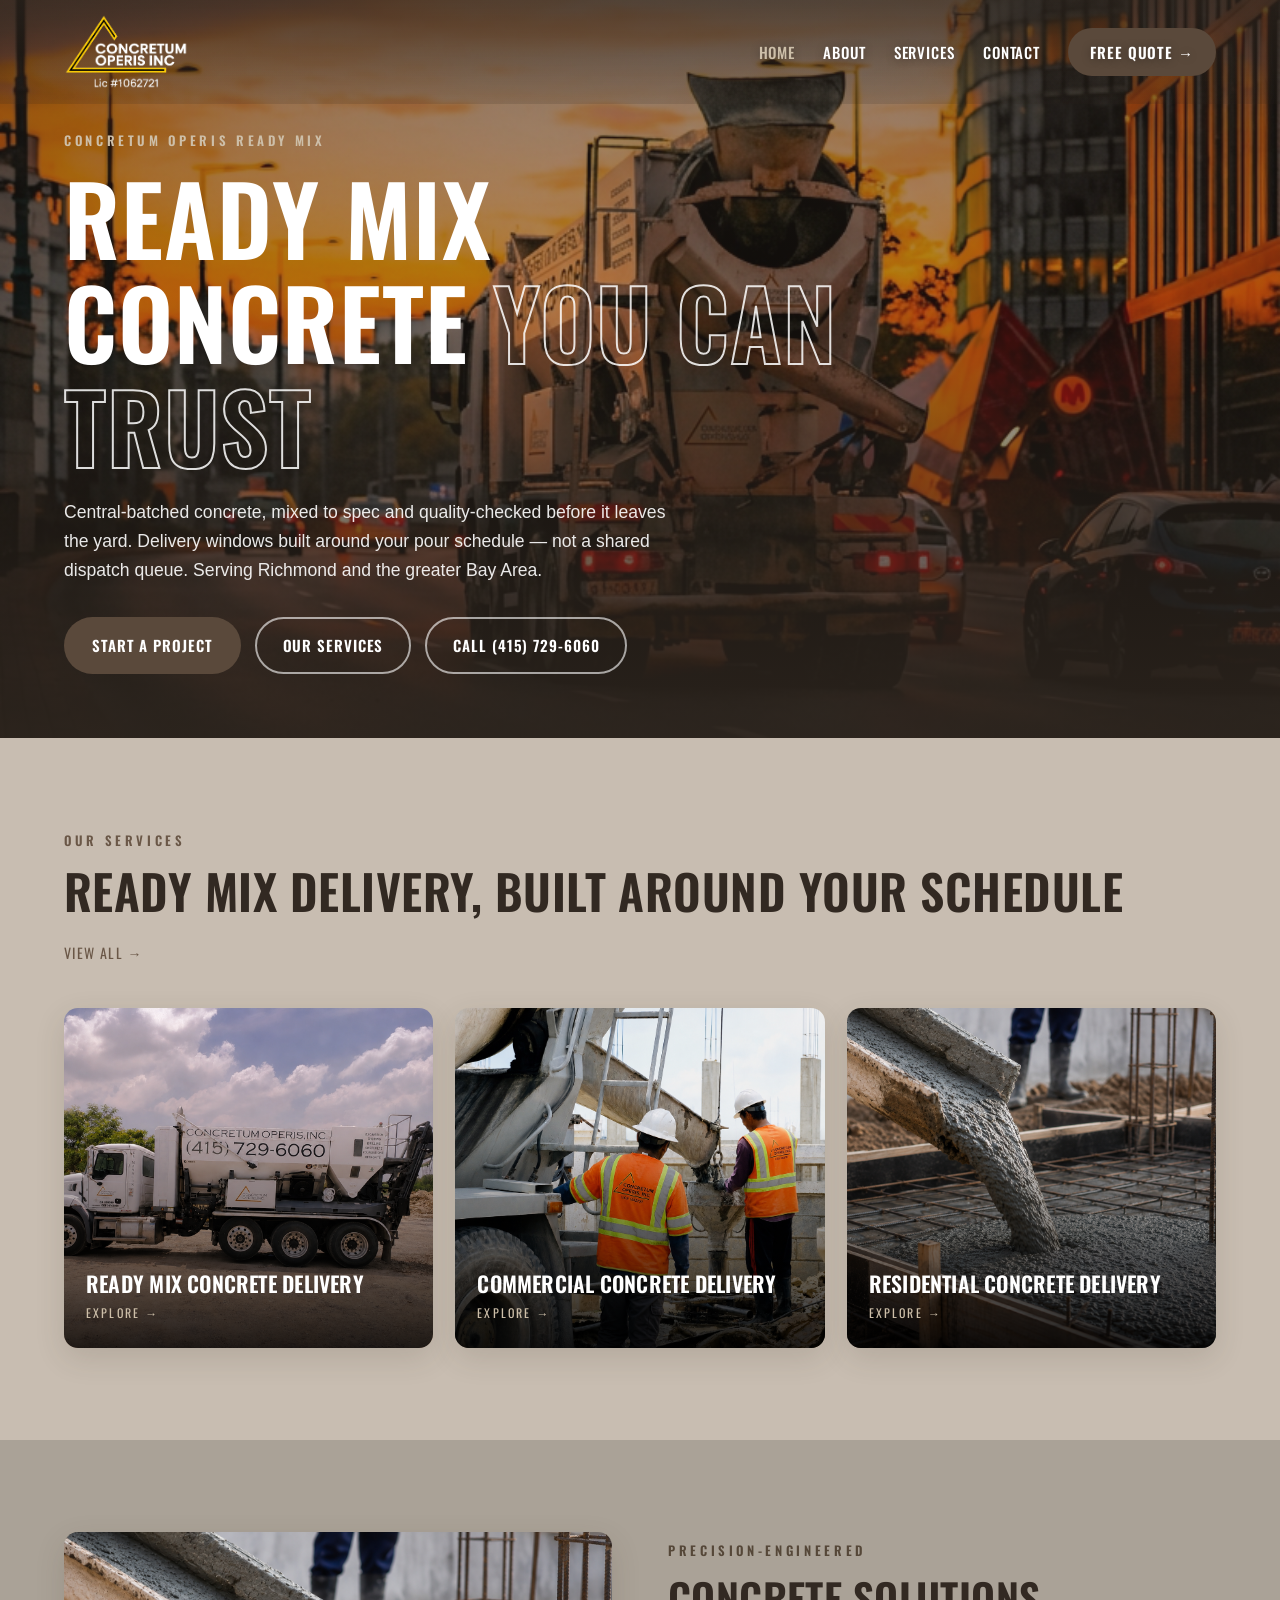
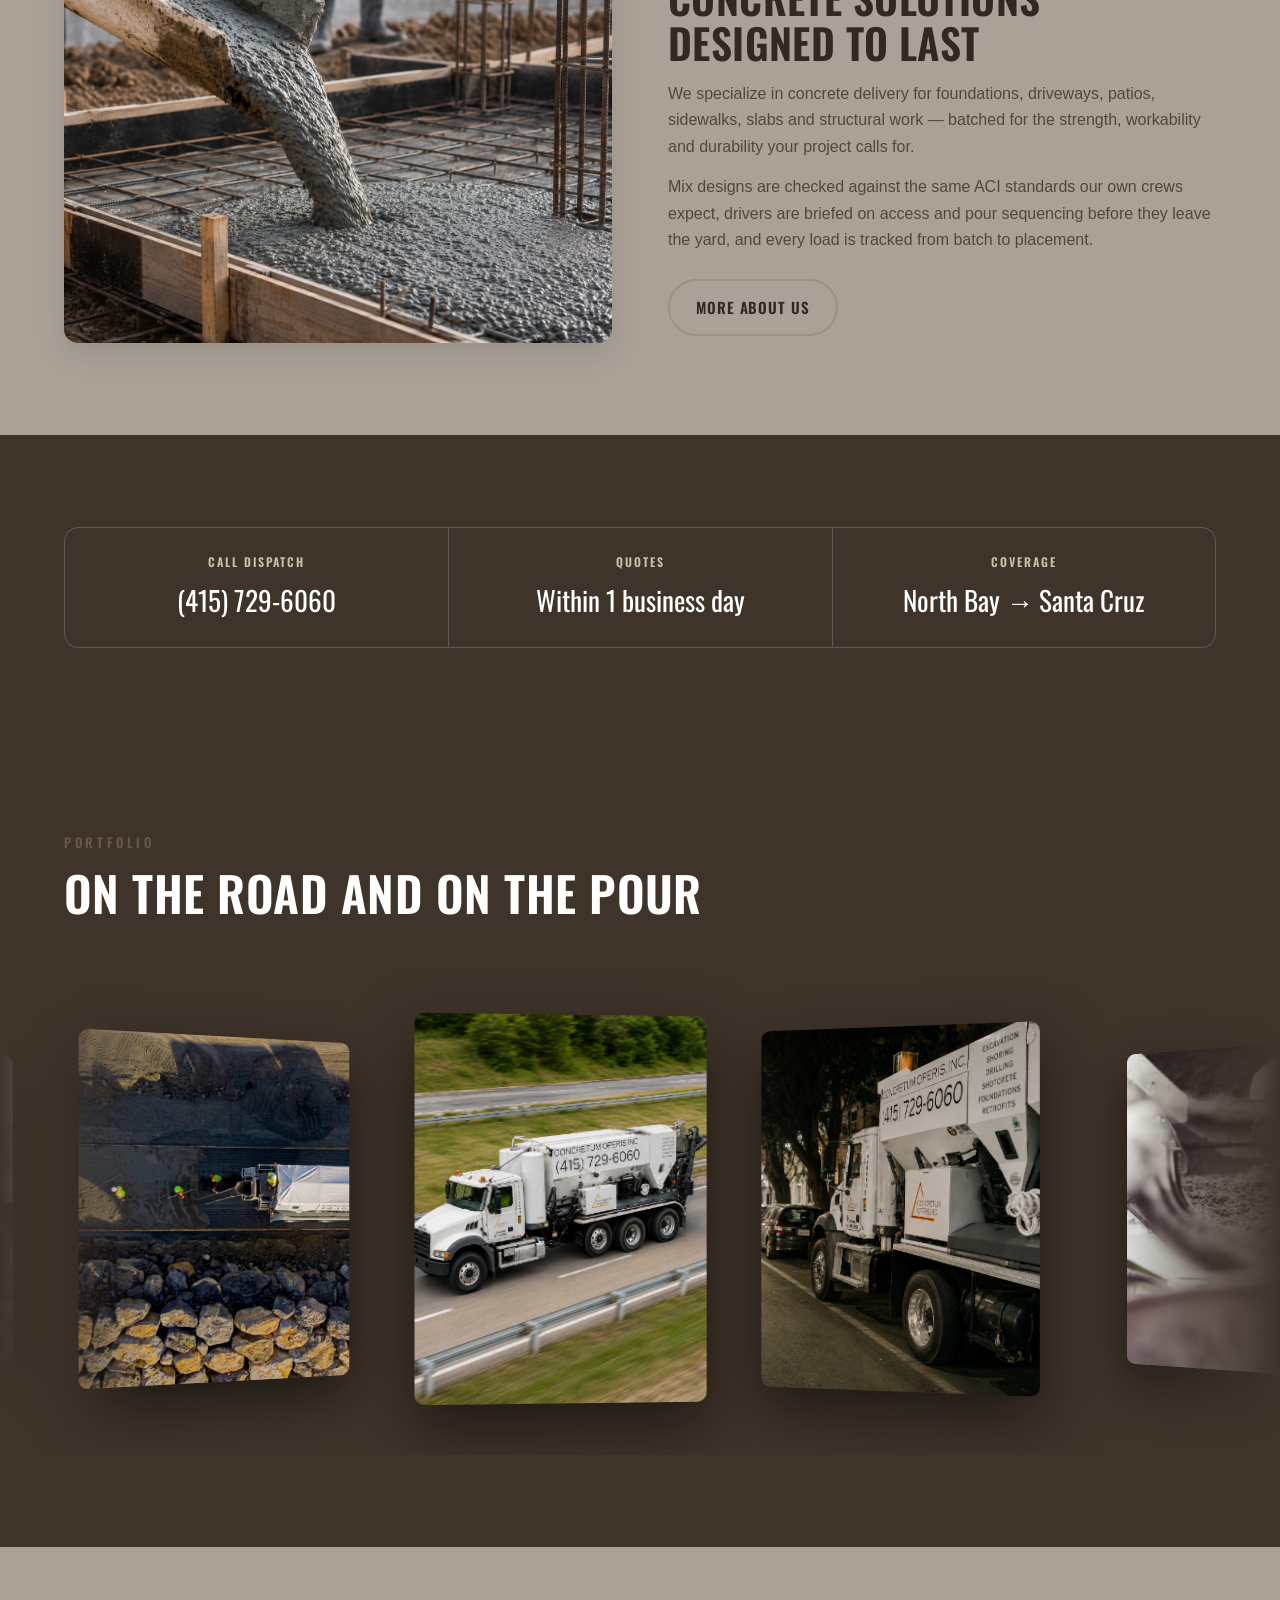
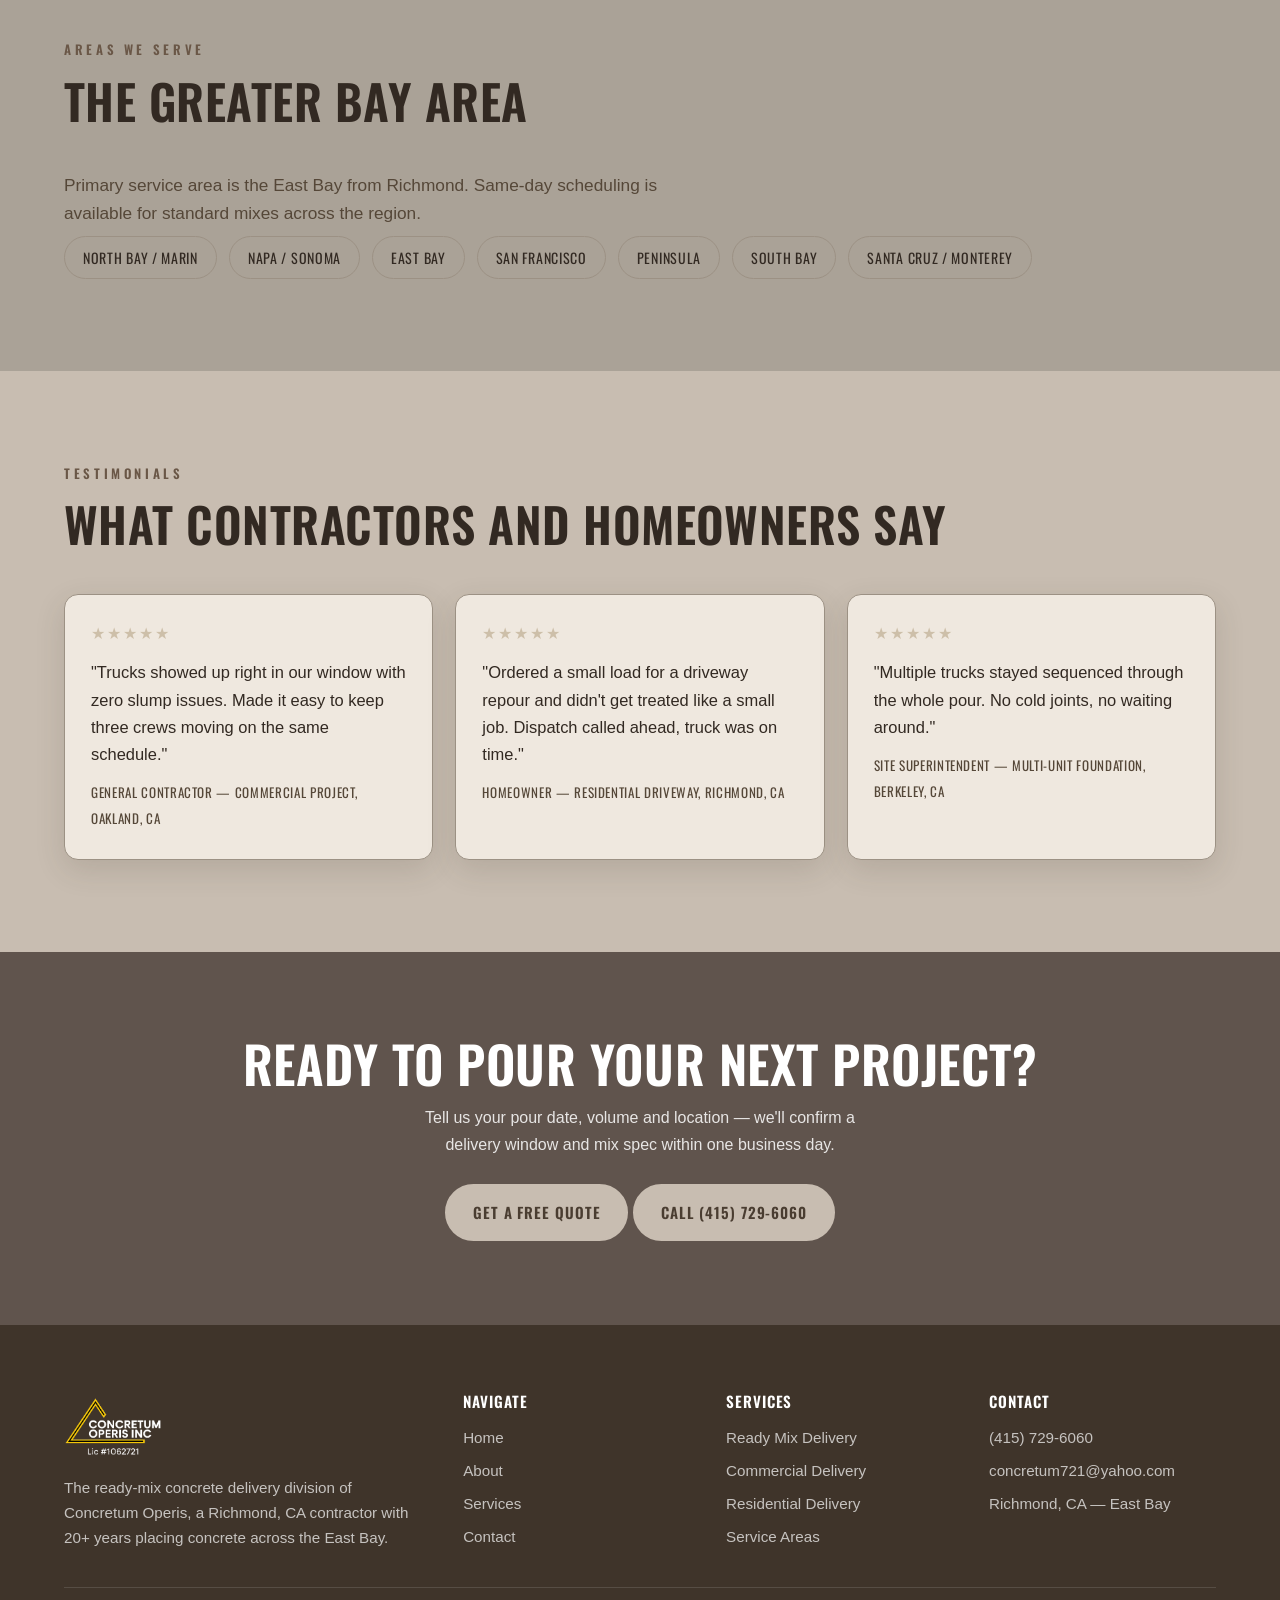
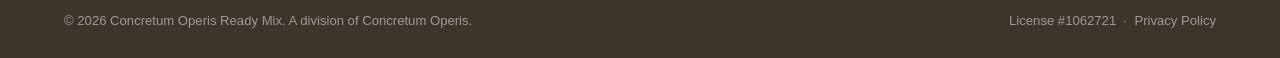
==== public/index.html @ 0927640f "seo: metadatos, datos estructurados, sitemap, robots y mejoras tecnicas - canonical + Open Graph + T" ====
<!DOCTYPE html>
<html lang="en">
<head>
  <meta charset="UTF-8" />
  <meta name="viewport" content="width=device-width, initial-scale=1" />
  <title>Concretum Operis Ready Mix | Ready Mix Concrete Delivery — Richmond &amp; the East Bay</title>
  <meta name="description" content="Central-batched ready mix concrete delivered on schedule across the greater Bay Area. Residential, commercial and structural pours. Free quotes within one business day." />
  <link rel="canonical" href="https://rosangellinares.github.io/nuevo-sitio/" />
  <meta name="robots" content="index, follow, max-image-preview:large" />
  <meta name="theme-color" content="#3f342a" />
  <link rel="icon" type="image/svg+xml" href="assets/favicon.svg" />
  <meta property="og:type" content="website" />
  <meta property="og:site_name" content="Concretum Operis Ready Mix" />
  <meta property="og:locale" content="en_US" />
  <meta property="og:title" content="Concretum Operis Ready Mix | Ready Mix Concrete Delivery — Richmond &amp; the East Bay" />
  <meta property="og:description" content="Central-batched ready mix concrete delivered on schedule across the greater Bay Area. Residential, commercial and structural pours. Free quotes within one business day." />
  <meta property="og:url" content="https://rosangellinares.github.io/nuevo-sitio/" />
  <meta property="og:image" content="https://rosangellinares.github.io/nuevo-sitio/assets/hero-sunset.png" />
  <meta name="twitter:card" content="summary_large_image" />
  <meta name="twitter:title" content="Concretum Operis Ready Mix — Ready Mix Concrete Delivery" />
  <meta name="twitter:description" content="Central-batched ready mix concrete delivered on schedule across the greater Bay Area. Free quotes within one business day." />
  <meta name="twitter:image" content="https://rosangellinares.github.io/nuevo-sitio/assets/hero-sunset.png" />
  <link rel="preconnect" href="https://fonts.googleapis.com" />
  <link rel="preconnect" href="https://fonts.gstatic.com" crossorigin />
  <link href="https://fonts.googleapis.com/css2?family=Oswald:wght@400;500;600;700&display=swap" rel="stylesheet" />
  <link rel="stylesheet" href="styles.css?v=38" />
  <script type="application/ld+json">
  {"@context":"https://schema.org","@graph":[
    {"@type":"GeneralContractor","@id":"https://rosangellinares.github.io/nuevo-sitio/#business","name":"Concretum Operis Ready Mix","description":"Ready-mix concrete supply and delivery division of Concretum Operis, serving Richmond and the greater San Francisco Bay Area.","url":"https://rosangellinares.github.io/nuevo-sitio/","logo":"https://rosangellinares.github.io/nuevo-sitio/assets/logo-concretum.png","image":"https://rosangellinares.github.io/nuevo-sitio/assets/hero-sunset.png","telephone":"+1-415-729-6060","email":"concretum721@yahoo.com","slogan":"Ready mix concrete you can trust","parentOrganization":{"@type":"Organization","name":"Concretum Operis"},"address":{"@type":"PostalAddress","addressLocality":"Richmond","addressRegion":"CA","addressCountry":"US"},"areaServed":[{"@type":"AdministrativeArea","name":"San Francisco Bay Area"},{"@type":"AdministrativeArea","name":"East Bay"},{"@type":"AdministrativeArea","name":"North Bay"},{"@type":"AdministrativeArea","name":"San Francisco"},{"@type":"AdministrativeArea","name":"Peninsula"},{"@type":"AdministrativeArea","name":"South Bay"},{"@type":"AdministrativeArea","name":"Santa Cruz County"}],"openingHoursSpecification":[{"@type":"OpeningHoursSpecification","dayOfWeek":["Monday","Tuesday","Wednesday","Thursday","Friday","Saturday"],"opens":"05:30","closes":"22:00"},{"@type":"OpeningHoursSpecification","dayOfWeek":"Sunday","opens":"09:00","closes":"18:00"}],"identifier":{"@type":"PropertyValue","propertyID":"California Contractor License","value":"1062721"},"knowsAbout":["Ready mix concrete","Concrete delivery","Volumetric concrete mixing","Commercial concrete pours","Residential concrete"]},
    {"@type":"WebSite","@id":"https://rosangellinares.github.io/nuevo-sitio/#website","url":"https://rosangellinares.github.io/nuevo-sitio/","name":"Concretum Operis Ready Mix","inLanguage":"en-US","publisher":{"@id":"https://rosangellinares.github.io/nuevo-sitio/#business"}},
    {"@type":"WebPage","@id":"https://rosangellinares.github.io/nuevo-sitio/#webpage","url":"https://rosangellinares.github.io/nuevo-sitio/","name":"Concretum Operis Ready Mix | Ready Mix Concrete Delivery — Richmond & the East Bay","description":"Central-batched ready mix concrete delivered on schedule across the greater Bay Area. Residential, commercial and structural pours. Free quotes within one business day.","isPartOf":{"@id":"https://rosangellinares.github.io/nuevo-sitio/#website"},"about":{"@id":"https://rosangellinares.github.io/nuevo-sitio/#business"},"inLanguage":"en-US"}
  ]}
  </script>
</head>
<body>
  <header class="site-header">
    <div class="wrap">
      <a href="index.html" class="brand">
        <img class="l-dark" src="assets/logo-concretum.png" alt="Concretum Operis Ready Mix — Lic #1062721" />
        <img class="l-light" src="assets/logo-concretum-light.png" alt="Concretum Operis Ready Mix — Lic #1062721" />
      </a>
      <button class="nav-toggle" aria-label="Abrir menu" aria-expanded="false" aria-controls="site-nav">
        <span></span><span></span><span></span>
      </button>
      <nav class="nav" id="site-nav">
        <a href="index.html" aria-current="page">Home</a>
        <a href="about.html">About</a>
        <a href="services.html">Services</a>
        <a href="contact.html">Contact</a>
        <a href="https://wa.me/14157296060" class="btn-quote" target="_blank" rel="noopener">Free Quote &rarr;</a>
      </nav>
    </div>
  </header>

  <main>
    <section class="hero" style="background-image: linear-gradient(180deg, rgba(45,37,30,0.55) 0%, rgba(45,37,30,0.35) 40%, rgba(45,37,30,0.92) 100%), url('assets/hero-sunset.png');">
      <div class="wrap">
        <p class="eyebrow">Concretum Operis Ready Mix</p>
        <h1>Ready Mix Concrete <span class="outline">You Can Trust</span></h1>
        <p class="lead">Central-batched concrete, mixed to spec and quality-checked before it leaves
          the yard. Delivery windows built around your pour schedule &mdash; not a shared dispatch queue.
          Serving Richmond and the greater Bay Area.</p>
        <div class="pills">
          <a href="mailto:concretum721@yahoo.com?subject=Solicitud%20de%20cotizacion" class="btn btn-amber">Start a Project</a>
          <a href="services.html" class="btn btn-outline">Our Services</a>
          <a href="tel:+14157296060" class="btn btn-outline">Call (415) 729-6060</a>
        </div>
      </div>
    </section>

    <section class="section">
      <div class="wrap">
        <div class="section-head">
          <div>
            <p class="eyebrow">Our Services</p>
            <h2>Ready mix delivery, built around your schedule</h2>
          </div>
          <a href="services.html" class="link">View all &rarr;</a>
        </div>
        <div class="svc-grid">
          <a href="service-ready-mix.html" class="svc-card">
            <img loading="lazy" decoding="async" src="assets/truck-side.png" alt="Concretum Operis volumetric mixer truck" />
            <div class="txt"><h3>Ready Mix Concrete Delivery</h3><span class="go">Explore &rarr;</span></div>
          </a>
          <a href="service-commercial.html" class="svc-card">
            <img loading="lazy" decoding="async" src="assets/workers-pour.png" alt="Concretum Operis crew pouring concrete on a commercial site" />
            <div class="txt"><h3>Commercial Concrete Delivery</h3><span class="go">Explore &rarr;</span></div>
          </a>
          <a href="service-residential.html" class="svc-card">
            <img loading="lazy" decoding="async" src="assets/slab-pour.png" alt="Concrete poured into a rebar-tied residential slab form" />
            <div class="txt"><h3>Residential Concrete Delivery</h3><span class="go">Explore &rarr;</span></div>
          </a>
        </div>
      </div>
    </section>

    <section class="section panel">
      <div class="wrap">
        <div class="feature">
          <div class="media"><img loading="lazy" decoding="async" src="assets/slab-pour.png" alt="Concrete placement on a reinforced slab" /></div>
          <div>
            <p class="eyebrow">Precision-Engineered</p>
            <h2>Concrete solutions designed to last</h2>
            <p>We specialize in concrete delivery for foundations, driveways, patios, sidewalks,
              slabs and structural work &mdash; batched for the strength, workability and durability
              your project calls for.</p>
            <p>Mix designs are checked against the same ACI standards our own crews expect, drivers
              are briefed on access and pour sequencing before they leave the yard, and every load is
              tracked from batch to placement.</p>
            <a href="about.html" class="btn btn-outline-dark">More About Us</a>
          </div>
        </div>
      </div>
    </section>

    <section class="section dark">
      <div class="wrap">
        <div class="callband">
          <div class="cell"><div class="k">Call Dispatch</div><div class="v"><a href="tel:+14157296060">(415) 729-6060</a></div></div>
          <div class="cell"><div class="k">Quotes</div><div class="v">Within 1 business day</div></div>
          <div class="cell"><div class="k">Coverage</div><div class="v">North Bay &rarr; Santa Cruz</div></div>
        </div>
      </div>
    </section>

    <section class="section dark">
      <div class="wrap">
        <div class="section-head">
          <div>
            <p class="eyebrow">Portfolio</p>
            <h2>On the road and on the pour</h2>
          </div>
        </div>
      </div>
      <div class="coverflow">
        <div class="cf-track">
          <div class="cf-item"><img loading="lazy" decoding="async" src="assets/workers-pour.png" alt="Crew placing concrete beside a Concretum Operis mixer" /></div>
          <div class="cf-item"><img loading="lazy" decoding="async" src="assets/truck-aerial.png" alt="Aerial view of a Concretum Operis mixer truck on a rural road" /></div>
          <div class="cf-item"><img loading="lazy" decoding="async" src="assets/truck-yard.png" alt="Concretum Operis mixer truck parked at the yard" /></div>
          <div class="cf-item"><img loading="lazy" decoding="async" src="assets/road-pour.png" alt="Aerial view of a roadway concrete pour" /></div>
          <div class="cf-item"><img loading="lazy" decoding="async" src="assets/truck-highway.png" alt="Concretum Operis mixer truck on the highway" /></div>
          <div class="cf-item"><img loading="lazy" decoding="async" src="assets/truck-night.png" alt="Concretum Operis mixer truck on a city street at night" /></div>
          <div class="cf-item"><img loading="lazy" decoding="async" src="assets/mixer-chute.jpg" alt="Close-up of a mixer drum discharging concrete" /></div>
          <div class="cf-item"><img loading="lazy" decoding="async" src="assets/truck-depot.png" alt="Mixer truck under the depot canopy" /></div>
          <div class="cf-item"><img loading="lazy" decoding="async" src="assets/truck-side.png" alt="Side view of a Concretum Operis volumetric mixer" /></div>
        </div>
      </div>
    </section>

    <section class="section panel">
      <div class="wrap">
        <div class="section-head"><div><p class="eyebrow">Areas We Serve</p><h2>The greater Bay Area</h2></div></div>
        <p class="intro">Primary service area is the East Bay from Richmond. Same-day scheduling is
          available for standard mixes across the region.</p>
        <div class="chips">
          <span>North Bay / Marin</span>
          <span>Napa / Sonoma</span>
          <span>East Bay</span>
          <span>San Francisco</span>
          <span>Peninsula</span>
          <span>South Bay</span>
          <span>Santa Cruz / Monterey</span>
        </div>
      </div>
    </section>

    <section class="section">
      <div class="wrap">
        <div class="section-head"><div><p class="eyebrow">Testimonials</p><h2>What contractors and homeowners say</h2></div></div>
        <div class="quotes">
          <figure class="quote">
            <div class="stars">&#9733;&#9733;&#9733;&#9733;&#9733;</div>
            <blockquote>"Trucks showed up right in our window with zero slump issues. Made it easy to keep three crews moving on the same schedule."</blockquote>
            <cite>General Contractor &mdash; Commercial project, Oakland, CA</cite>
          </figure>
          <figure class="quote">
            <div class="stars">&#9733;&#9733;&#9733;&#9733;&#9733;</div>
            <blockquote>"Ordered a small load for a driveway repour and didn't get treated like a small job. Dispatch called ahead, truck was on time."</blockquote>
            <cite>Homeowner &mdash; Residential driveway, Richmond, CA</cite>
          </figure>
          <figure class="quote">
            <div class="stars">&#9733;&#9733;&#9733;&#9733;&#9733;</div>
            <blockquote>"Multiple trucks stayed sequenced through the whole pour. No cold joints, no waiting around."</blockquote>
            <cite>Site Superintendent &mdash; Multi-unit foundation, Berkeley, CA</cite>
          </figure>
        </div>
      </div>
    </section>

    <section class="cta">
      <div class="wrap">
        <h2>Ready to pour your next project?</h2>
        <p>Tell us your pour date, volume and location — we'll confirm a delivery window and mix spec within one business day.</p>
        <div class="pills" style="justify-content:center">
          <a href="mailto:concretum721@yahoo.com?subject=Solicitud%20de%20cotizacion" class="btn btn-dark">Get a Free Quote</a>
          <a href="tel:+14157296060" class="btn btn-dark">Call (415) 729-6060</a>
        </div>
      </div>
    </section>
  </main>

  <footer class="site-footer">
    <div class="wrap">
      <div class="top">
        <div>
          <a href="index.html" class="brand">
            <img class="l-dark" src="assets/logo-concretum.png" alt="Concretum Operis Ready Mix" />
            <img class="l-light" src="assets/logo-concretum-light.png" alt="Concretum Operis Ready Mix" />
          </a>
          <p>The ready-mix concrete delivery division of Concretum Operis, a Richmond, CA contractor with 20+ years placing concrete across the East Bay.</p>
        </div>
        <div>
          <h4>Navigate</h4>
          <a href="index.html">Home</a>
          <a href="about.html">About</a>
          <a href="services.html">Services</a>
          <a href="contact.html">Contact</a>
        </div>
        <div>
          <h4>Services</h4>
          <a href="service-ready-mix.html">Ready Mix Delivery</a>
          <a href="service-commercial.html">Commercial Delivery</a>
          <a href="service-residential.html">Residential Delivery</a>
          <a href="services.html">Service Areas</a>
        </div>
        <div>
          <h4>Contact</h4>
          <a href="tel:+14157296060">(415) 729-6060</a>
          <a href="mailto:concretum721@yahoo.com">concretum721@yahoo.com</a>
          <a href="contact.html">Richmond, CA &mdash; East Bay</a>
        </div>
      </div>
      <div class="legal">
        <span>© 2026 Concretum Operis Ready Mix. A division of Concretum Operis.</span>
        <span>License #1062721 &nbsp;·&nbsp; Privacy Policy</span>
      </div>
    </div>
  </footer>
  <script src="app.js?v=38" defer></script>
</body>
</html>
---- public/styles.css ----
:root {
  /* Palette: Tabacco / Stone / Coffee / Cream / Chai / Walnut */
  --tabacco: #a89982;
  --stone: #aaa297;
  --coffee: #5a493b;
  --cream: #c8bdb1;
  --chai: #968473;
  --walnut: #60544d;
  --grove: #5a493b;         /* alias kept: primary accent = Coffee */

  --bg: #c8bdb1;            /* Cream — page background (alternating sections) */
  --card: #efe8df;          /* lighter cream — cards / inputs */
  --ink: #322922;           /* deep Coffee, near-black */
  --muted: #554738;         /* dark Chai — legible on both Cream and Stone */
  --line: #9c9184;          /* muted divider visible on Cream and Stone */
  --panel: #aaa297;         /* Stone — the alternating section background */
  --charcoal: #3f342a;      /* dark Coffee — dark sections / footer / hero overlay */
  --charcoal-2: #60544d;    /* Walnut */
  --amber: #cdbfa9;         /* light Tabacco — accents on dark backgrounds */
  --amber-dark: #6a5747;    /* deep Coffee/Walnut — accents / links on light backgrounds */
  --amber-grad: #5a493b;    /* solid Coffee — primary button */
  --maxw: 1200px;
  --head: "Oswald", "Arial Narrow", "Helvetica Neue", Arial, sans-serif;
  --sans: "Segoe UI", Roboto, -apple-system, BlinkMacSystemFont, Helvetica, Arial, sans-serif;
  --shadow: 0 10px 30px rgba(60, 48, 38, 0.14);
}

/* Single fixed palette — the Cream / Stone look shows the same in light and dark OS themes. */

* { box-sizing: border-box; margin: 0; padding: 0; }
html { scroll-behavior: smooth; }
body {
  background: var(--bg);
  color: var(--ink);
  font-family: var(--sans);
  line-height: 1.65;
  -webkit-font-smoothing: antialiased;
}
img { max-width: 100%; display: block; }
a { color: var(--amber-dark); }
h1, h2, h3, h4 { font-family: var(--head); font-weight: 600; line-height: 1.08; letter-spacing: 0.01em; }

.wrap { max-width: var(--maxw); margin: 0 auto; padding: 0 24px; }
.eyebrow {
  font-family: var(--head);
  font-weight: 600;
  letter-spacing: 0.28em;
  text-transform: uppercase;
  font-size: 13px;
  color: var(--amber-dark);
  margin-bottom: 14px;
}

/* ---------- Header (fixed, overlaid on hero) ---------- */
.site-header {
  position: fixed;
  top: 0;
  left: 0;
  right: 0;
  z-index: 40;
  /* transparent-ish over the hero photo — dark scrim keeps white nav readable */
  background: linear-gradient(180deg, rgba(45,37,30,0.6) 0%, rgba(45,37,30,0.15) 100%);
  transition: background 0.2s ease, border-color 0.2s ease;
}
.site-header .wrap { position: relative; z-index: 1; display: flex; align-items: center; justify-content: space-between; gap: 18px; min-height: 104px; flex-wrap: wrap; transition: min-height 0.2s ease; }
.site-header.scrolled {
  background: var(--card);
  border-bottom: 1px solid var(--line);
}
.site-header.scrolled .wrap { min-height: 76px; }
.site-header.scrolled .brand img { height: 56px; transition: height 0.2s ease; }
.site-header.scrolled .brand .l-light { display: none; }
.site-header.scrolled .brand .l-dark { display: block; }
.site-header.scrolled .nav a { color: #1c150e; text-shadow: none; font-weight: 600; }
.site-header.scrolled .nav a:not(.btn-quote):hover { color: #4a3a26; }
.site-header.scrolled .nav a[aria-current="page"]:not(.btn-quote) { color: #1c150e; text-decoration: underline; text-underline-offset: 6px; text-decoration-color: var(--walnut); }
.brand { display: flex; align-items: center; text-decoration: none; }
.brand img { height: 76px; width: auto; }
/* header sits on a dark photo, so always use the light logo */
.brand .l-dark { display: none; }
.brand .l-light { display: block; }
.nav { display: flex; align-items: center; gap: 28px; flex-wrap: wrap; }
.nav a {
  font-family: var(--head);
  text-transform: uppercase;
  letter-spacing: 0.06em;
  font-size: 15px;
  font-weight: 500;
  color: #fff;
  text-decoration: none;
  text-shadow: 0 1px 8px rgba(0,0,0,0.35);
}
.nav a:not(.btn-quote):hover, .nav a[aria-current="page"]:not(.btn-quote) { color: var(--amber); }
.nav .phone-link { letter-spacing: 0.02em; }
.btn-quote {
  background: var(--grove);
  color: #ffffff !important;
  padding: 12px 22px;
  border-radius: 999px;
  font-weight: 600 !important;
  text-shadow: none;
}
.btn-quote:hover { background: #463a2f; }
@media (max-width: 700px) {
  .site-header .wrap { min-height: 0; padding-top: 16px; padding-bottom: 16px; }
  .nav { gap: 14px; }
}

/* ---------- Mobile nav drawer ---------- */
.nav-toggle { display: none; }
.nav-backdrop { display: none; }

@media (max-width: 820px) {
  .site-header .wrap { flex-wrap: nowrap; }
  .site-header.scrolled .brand img { height: 48px; }

  .nav-toggle {
    display: inline-flex;
    flex-direction: column;
    justify-content: center;
    gap: 5px;
    width: 44px;
    height: 44px;
    padding: 10px;
    background: transparent;
    border: 0;
    cursor: pointer;
    z-index: 60;
  }
  .nav-toggle span {
    display: block;
    width: 100%;
    height: 2px;
    border-radius: 2px;
    background: #fff;
    transition: transform 0.2s ease, opacity 0.2s ease, background 0.2s ease;
  }
  .site-header.scrolled .nav-toggle span { background: #1c150e; }
  .nav-toggle[aria-expanded="true"] span { background: #1c150e; }
  .nav-toggle[aria-expanded="true"] span:nth-child(1) { transform: translateY(7px) rotate(45deg); }
  .nav-toggle[aria-expanded="true"] span:nth-child(2) { opacity: 0; }
  .nav-toggle[aria-expanded="true"] span:nth-child(3) { transform: translateY(-7px) rotate(-45deg); }

  .nav {
    position: fixed;
    top: 0;
    right: 0;
    width: min(82vw, 320px);
    height: 100vh;
    height: 100dvh;
    flex-direction: column;
    align-items: stretch;
    gap: 0;
    padding: 96px 28px 40px;
    background: var(--card);
    box-shadow: -20px 0 60px rgba(0, 0, 0, 0.35);
    transform: translateX(100%);
    transition: transform 0.28s ease;
    overflow-y: auto;
  }
  .nav.open { transform: translateX(0); }
  .nav a {
    color: #1c150e;
    text-shadow: none;
    font-size: 18px;
    font-weight: 600;
    padding: 16px 2px;
    border-bottom: 1px solid var(--line);
  }
  .nav a:not(.btn-quote):hover,
  .nav a[aria-current="page"]:not(.btn-quote) { color: var(--walnut); }
  .nav .btn-quote {
    margin-top: 20px;
    text-align: center;
    border-bottom: 0;
  }

  .nav-backdrop {
    display: block;
    position: fixed;
    inset: 0;
    z-index: 39;
    background: rgba(20, 15, 10, 0.5);
    opacity: 0;
    pointer-events: none;
    transition: opacity 0.28s ease;
  }
  .nav-backdrop.show { opacity: 1; pointer-events: auto; }
  body.nav-open { overflow: hidden; }
}

/* ---------- Buttons ---------- */
.btn {
  display: inline-flex;
  align-items: center;
  gap: 8px;
  font-family: var(--head);
  text-transform: uppercase;
  letter-spacing: 0.06em;
  font-weight: 600;
  font-size: 15px;
  padding: 14px 26px;
  border-radius: 999px;
  border: 2px solid transparent;
  text-decoration: none;
  cursor: pointer;
  transition: background 0.15s, color 0.15s, border-color 0.15s;
}
.btn-amber { background: var(--grove); color: #ffffff; }
.btn-amber:hover { background: #463a2f; }
.btn-dark { background: var(--charcoal); color: #fff; }
.btn-dark:hover { background: #000; }
.btn-outline { border-color: rgba(255,255,255,0.6); color: #fff; }
.btn-outline:hover { background: rgba(255,255,255,0.14); }
.btn-outline-dark { border-color: var(--line); color: var(--ink); }
.btn-outline-dark:hover { background: var(--panel); }

/* ---------- Hero ---------- */
.hero {
  position: relative;
  min-height: clamp(560px, 82vh, 820px);
  display: flex;
  align-items: flex-end;
  color: #fff;
  background:
    linear-gradient(180deg, rgba(45,37,30,0.55) 0%, rgba(45,37,30,0.35) 40%, rgba(45,37,30,0.92) 100%),
    #3f342a center / cover no-repeat;
  padding: 90px 0 64px;
}
.hero.hero-sm { min-height: clamp(380px, 48vh, 480px); padding-top: 140px; }
.hero .wrap { width: 100%; }
.hero .eyebrow { color: var(--amber); }
.hero h1 {
  font-size: clamp(2.6rem, 7.5vw, 6rem);
  text-transform: uppercase;
  max-width: 16ch;
}
.hero h1 .outline {
  color: transparent;
  -webkit-text-stroke: 2px rgba(255,255,255,0.85);
}
.hero p.lead {
  margin-top: 22px;
  max-width: 62ch;
  font-size: 1.1rem;
  color: rgba(255,255,255,0.9);
}
.hero .pills { display: flex; flex-wrap: wrap; gap: 14px; margin-top: 32px; }
.hero-back {
  display: inline-flex;
  align-items: center;
  gap: 8px;
  margin-top: 22px;
  font-family: var(--head);
  text-transform: uppercase;
  letter-spacing: 0.1em;
  font-size: 12px;
  color: rgba(255, 255, 255, 0.7);
  text-decoration: none;
}
.hero-back:hover { color: #fff; }

/* ---------- Section base ---------- */
.section { padding: 92px 0; }
.section.dark { background: var(--charcoal); color: #fff; }
.section.panel { background: var(--panel); }
.section-head { display: flex; align-items: flex-end; justify-content: space-between; gap: 24px; margin-bottom: 44px; flex-wrap: wrap; }
.section-head h2 { font-size: clamp(1.9rem, 4vw, 3rem); text-transform: uppercase; }
.section-head .link {
  font-family: var(--head); text-transform: uppercase; letter-spacing: 0.1em; font-size: 14px;
  color: var(--amber-dark); text-decoration: none; white-space: nowrap;
}
.section-head .link:hover { text-decoration: underline; }
.section > .wrap > .intro { max-width: 68ch; color: var(--muted); font-size: 1.08rem; }
.section.dark .intro { color: rgba(255,255,255,0.78); }

/* ---------- Service cards ---------- */
.svc-grid { display: grid; grid-template-columns: repeat(auto-fit, minmax(240px, 1fr)); gap: 22px; }
.svc-card {
  position: relative;
  border-radius: 14px;
  overflow: hidden;
  min-height: 340px;
  display: flex;
  align-items: flex-end;
  color: #fff;
  text-decoration: none;
  box-shadow: var(--shadow);
}
.svc-card img { position: absolute; inset: 0; width: 100%; height: 100%; object-fit: cover; z-index: 0; transition: transform 0.4s; }
.svc-card::after { content: ""; position: absolute; inset: 0; background: linear-gradient(180deg, rgba(0,0,0,0) 35%, rgba(0,0,0,0.85) 100%); z-index: 1; }
.svc-card:hover img { transform: scale(1.06); }
.svc-card .txt { position: relative; z-index: 2; padding: 22px; }
.svc-card h3 { font-size: 1.35rem; text-transform: uppercase; }
.svc-card .go { font-family: var(--head); font-size: 12px; letter-spacing: 0.18em; color: var(--amber); text-transform: uppercase; margin-top: 8px; display: inline-block; }
@media (max-width: 980px) { .svc-grid { grid-template-columns: repeat(2, 1fr); } }
@media (max-width: 560px) { .svc-grid { grid-template-columns: 1fr; } }

/* ---------- Feature split ---------- */
.feature { display: grid; grid-template-columns: 1fr 1fr; gap: 56px; align-items: center; }
.feature.flip .media { order: 2; }
.feature .media { border-radius: 14px; overflow: hidden; box-shadow: var(--shadow); aspect-ratio: 4/3; }
.feature .media img { width: 100%; height: 100%; object-fit: cover; }
.feature h2 { font-size: clamp(1.7rem, 3.4vw, 2.6rem); text-transform: uppercase; margin-bottom: 16px; }
.feature p { color: var(--muted); margin-bottom: 14px; }
.section.dark .feature p { color: rgba(255,255,255,0.78); }
.feature .btn { margin-top: 12px; }
@media (max-width: 860px) { .feature, .feature.flip { grid-template-columns: 1fr; gap: 28px; } .feature.flip .media { order: 0; } }

/* Centered section header variant */
.section.center .section-head { justify-content: center; text-align: center; }
.section.center .section-head > div { max-width: 640px; }

/* Checklist inside a feature block */
.checklist { list-style: none; margin: 20px 0 28px; padding: 0; }
.checklist li { position: relative; padding-left: 34px; margin-bottom: 12px; color: var(--muted); }
.checklist li::before {
  content: "\2713";
  position: absolute; left: 0; top: 2px;
  width: 22px; height: 22px; border-radius: 999px;
  background: var(--grove); color: #fff;
  display: flex; align-items: center; justify-content: center;
  font-size: 13px; font-weight: 700;
}

/* How it works — numbered steps */
.steps { display: grid; grid-template-columns: repeat(3, 1fr); gap: 22px; text-align: left; }
.step { background: var(--card); border: 1px solid var(--line); border-radius: 14px; padding: 28px; box-shadow: var(--shadow); }
.step .n {
  display: inline-flex; align-items: center; justify-content: center;
  width: 42px; height: 42px; border-radius: 999px;
  background: var(--charcoal); color: #fff;
  font-family: var(--head); font-weight: 600; font-size: 1rem; margin-bottom: 16px;
}
.step h3 { font-size: 1.15rem; text-transform: uppercase; margin-bottom: 8px; }
.step p { color: var(--muted); }
@media (max-width: 780px) { .steps { grid-template-columns: 1fr; } }

/* FAQ accordion */
.faq { max-width: 760px; margin: 0 auto; text-align: left; }
.faq details { background: var(--card); border: 1px solid var(--line); border-radius: 12px; margin-bottom: 14px; padding: 2px 24px; }
.faq summary {
  list-style: none; cursor: pointer; padding: 20px 0;
  font-family: var(--head); font-weight: 600; font-size: 1.05rem;
  text-transform: uppercase; letter-spacing: 0.02em;
  display: flex; justify-content: space-between; gap: 18px;
}
.faq summary::-webkit-details-marker { display: none; }
.faq summary::after { content: "+"; color: var(--grove); font-size: 1.3rem; line-height: 1; }
.faq details[open] summary::after { content: "\2013"; }
.faq details > p { color: var(--muted); margin: 0; padding: 0 0 22px; }

/* Text-only service list */
.svc-list { margin-top: 40px; }
.svc-item { padding: 40px 0; border-top: 1px solid var(--line); max-width: 860px; }
.svc-item:first-child { border-top: none; padding-top: 12px; }
.svc-item h2 { font-size: clamp(1.5rem, 3vw, 2.1rem); text-transform: uppercase; margin: 6px 0 12px; }
.svc-item p { color: var(--muted); }

/* Service areas grid */
.areas { display: grid; grid-template-columns: repeat(2, 1fr); gap: 34px 44px; margin-top: 36px; }
.area h3 { font-size: 1.1rem; text-transform: uppercase; margin-bottom: 8px; }
.area p { color: var(--muted); }
@media (max-width: 720px) { .areas { grid-template-columns: 1fr; } }

/* ---------- Call band ---------- */
.callband {
  display: grid;
  grid-template-columns: repeat(3, 1fr);
  gap: 0;
  text-align: center;
  border: 1px solid var(--line);
  border-radius: 14px;
  overflow: hidden;
}
.callband .cell { padding: 24px 14px; border-left: 1px solid var(--line); }
.callband .cell:first-child { border-left: 0; }
.section.dark .callband,
.section.dark .callband .cell { border-color: rgba(255, 255, 255, 0.18); }
.callband .k { font-family: var(--head); text-transform: uppercase; letter-spacing: 0.16em; font-size: 12px; font-weight: 600; color: #3f342a; }
.section.dark .callband .k { color: var(--amber); }
.callband .v { font-family: var(--head); font-size: 1.7rem; margin-top: 6px; color: var(--ink); }
.section.dark .callband .v { color: #fff; }
.callband .v a { color: inherit; text-decoration: none; }
/* siempre en fila: en pantallas chicas se achica el texto para que entren las 3 */
@media (max-width: 720px) {
  .callband .cell { padding: 16px 6px; }
  .callband .k { font-size: 10px; letter-spacing: 0.08em; }
  .callband .v { font-size: clamp(0.85rem, 3.4vw, 1.2rem); }
}

/* ---------- Coverage chips ---------- */
.chips { display: flex; flex-wrap: wrap; gap: 12px; margin-top: 8px; }
.chips span {
  border: 1px solid var(--line);
  border-radius: 999px;
  padding: 9px 18px;
  font-family: var(--head);
  text-transform: uppercase;
  letter-spacing: 0.05em;
  font-size: 14px;
}
.section.dark .chips span { border-color: rgba(255,255,255,0.25); }

/* ---------- Gallery ---------- */
/* Coverflow — auto-scrolling 3D image carousel */
.coverflow {
  position: relative;
  overflow: hidden;
  margin-top: 40px;
  padding: 46px 0;
  perspective: 1300px;
  -webkit-mask-image: linear-gradient(90deg, transparent, #000 12%, #000 88%, transparent);
  mask-image: linear-gradient(90deg, transparent, #000 12%, #000 88%, transparent);
}
.cf-track {
  display: flex;
  gap: 30px;
  width: max-content;
  transform-style: preserve-3d;
  will-change: transform;
}
.cf-item {
  flex: 0 0 auto;
  width: 300px;
  height: 400px;
  border-radius: 10px;
  overflow: hidden;
  background: var(--charcoal);
  box-shadow: 0 26px 60px rgba(0, 0, 0, 0.5);
  transform-style: preserve-3d;
  backface-visibility: hidden;
}
.cf-item img { width: 100%; height: 100%; object-fit: cover; display: block; }
@media (max-width: 640px) {
  .cf-item { width: 220px; height: 300px; }
  .cf-track { gap: 20px; }
}
@media (prefers-reduced-motion: reduce) {
  .coverflow { padding: 20px 0; }
  .cf-track { animation: none !important; }
}

/* ---------- Testimonials ---------- */
.quotes { display: grid; grid-template-columns: repeat(3, 1fr); gap: 22px; }
.quote { background: var(--card); border: 1px solid var(--line); border-radius: 14px; padding: 26px; box-shadow: var(--shadow); }
.quote .stars { color: var(--amber); letter-spacing: 2px; }
.quote blockquote { margin: 12px 0; font-size: 1.03rem; }
.quote cite { font-style: normal; font-family: var(--head); text-transform: uppercase; letter-spacing: 0.05em; font-size: 0.82rem; color: var(--muted); }
@media (max-width: 860px) { .quotes { grid-template-columns: 1fr; } }

/* ---------- CTA ---------- */
.cta { background: var(--walnut); color: #fff; text-align: center; padding: 84px 0; }
.cta h2 { font-size: clamp(2rem, 5vw, 3.2rem); text-transform: uppercase; }
.cta p { margin: 14px auto 0; max-width: 54ch; font-weight: 400; color: rgba(255,255,255,0.85); }
.cta .btn { margin-top: 26px; }
.cta .btn-dark { background: var(--cream); border-color: var(--cream); color: #4a3d31; }
.cta .btn-dark:hover { background: #b6a897; border-color: #b6a897; }

/* ---------- Contact ---------- */
.contact-grid { display: grid; grid-template-columns: 1.25fr 1fr; gap: 52px; }
@media (max-width: 860px) { .contact-grid { grid-template-columns: 1fr; gap: 32px; } }
.stepnum { display: inline-flex; align-items: center; gap: 10px; font-family: var(--head); text-transform: uppercase; letter-spacing: 0.08em; color: var(--amber-dark); margin: 26px 0 14px; }
.stepnum b { background: var(--grove); color: #fff; width: 26px; height: 26px; border-radius: 999px; display: inline-flex; align-items: center; justify-content: center; font-size: 14px; }
.field { margin-bottom: 16px; }
.field label { display: block; font-family: var(--head); text-transform: uppercase; letter-spacing: 0.05em; font-size: 13px; margin-bottom: 6px; }
.field input, .field textarea {
  width: 100%; padding: 13px 15px; border: 1px solid var(--line); border-radius: 10px;
  background: var(--card); color: var(--ink); font: inherit;
}
.field input:focus, .field textarea:focus { outline: none; border-color: var(--amber-dark); }
.checks label { display: flex; gap: 10px; align-items: flex-start; margin-bottom: 12px; }
.checks input { margin-top: 5px; }
.infocard { background: var(--panel); border: 1px solid var(--line); border-radius: 14px; padding: 26px; }
.infocard dt { font-family: var(--head); text-transform: uppercase; letter-spacing: 0.06em; font-size: 12px; color: var(--muted); margin-top: 18px; }
.infocard dt:first-child { margin-top: 0; }
.infocard dd { margin-top: 3px; }
.infocard a { text-decoration: none; }

/* ---------- Footer ---------- */
.site-footer { background: var(--charcoal); color: rgba(255,255,255,0.7); padding: 68px 0 26px; }
.site-footer .brand img { height: 60px; }
.site-footer .brand .l-light { display: block; }
.site-footer .brand .l-dark { display: none; }
.site-footer .top { display: grid; grid-template-columns: 1.6fr 1fr 1fr 1fr; gap: 36px; padding-bottom: 34px; border-bottom: 1px solid rgba(255,255,255,0.12); }
.site-footer p { margin-top: 14px; max-width: 42ch; font-size: 0.95rem; }
.site-footer h4 { color: #fff; text-transform: uppercase; letter-spacing: 0.06em; font-size: 0.95rem; margin-bottom: 12px; }
.site-footer a { display: block; color: rgba(255,255,255,0.7); text-decoration: none; padding: 4px 0; font-size: 0.95rem; }
.site-footer a:hover { color: var(--amber); }
.site-footer .pays { display: flex; gap: 10px; flex-wrap: wrap; margin-top: 14px; }
.site-footer .pays span { border: 1px solid rgba(255,255,255,0.22); border-radius: 6px; padding: 5px 10px; font-size: 12px; }
.site-footer .legal { display: flex; justify-content: space-between; flex-wrap: wrap; gap: 10px; padding-top: 22px; font-size: 0.82rem; color: rgba(255,255,255,0.5); }
@media (max-width: 860px) { .site-footer .top { grid-template-columns: 1fr 1fr; } }
@media (max-width: 560px) { .site-footer .top { grid-template-columns: 1fr; } }

/* ---------- Small-screen layout polish (al final: gana sobre las reglas base) ---------- */
@media (max-width: 600px) {
  .wrap { padding: 0 18px; }
  .section { padding: 58px 0; }
  .cta { padding: 60px 0; }
  .section-head { margin-bottom: 30px; }

  .hero { padding: 116px 0 44px; min-height: clamp(440px, 74vh, 540px); }
  .hero.hero-sm { min-height: clamp(280px, 38vh, 360px); padding-top: 110px; }
  /* en el home el logo ya establece la marca — el eyebrow lo repite en movil.
     En las subpaginas (hero-sm) el eyebrow es contexto ("Contact", "About") y se mantiene. */
  .hero:not(.hero-sm) .eyebrow { display: none; }
  .hero h1 { font-size: clamp(1.7rem, 8vw, 2.15rem); line-height: 1.12; max-width: 100%; }
  .hero h1 .outline { -webkit-text-stroke-width: 1px; }
  .hero p.lead {
    font-size: 0.9rem;
    line-height: 1.55;
    margin-top: 14px;
    color: rgba(255, 255, 255, 0.8);
  }
  .hero .pills { gap: 10px; margin-top: 22px; }
  .hero .pills .btn { width: 100%; justify-content: center; padding: 13px 20px; font-size: 14px; }
  /* "Our Services" ya vive en el menu — fuera del hero en movil */
  .hero .pills a[href="services.html"] { display: none; }

  .cta .pills .btn { width: 100%; justify-content: center; }
  .section-head .link { font-size: 13px; }
  .feature { gap: 24px; }
  .coverflow { padding: 30px 0; }
}
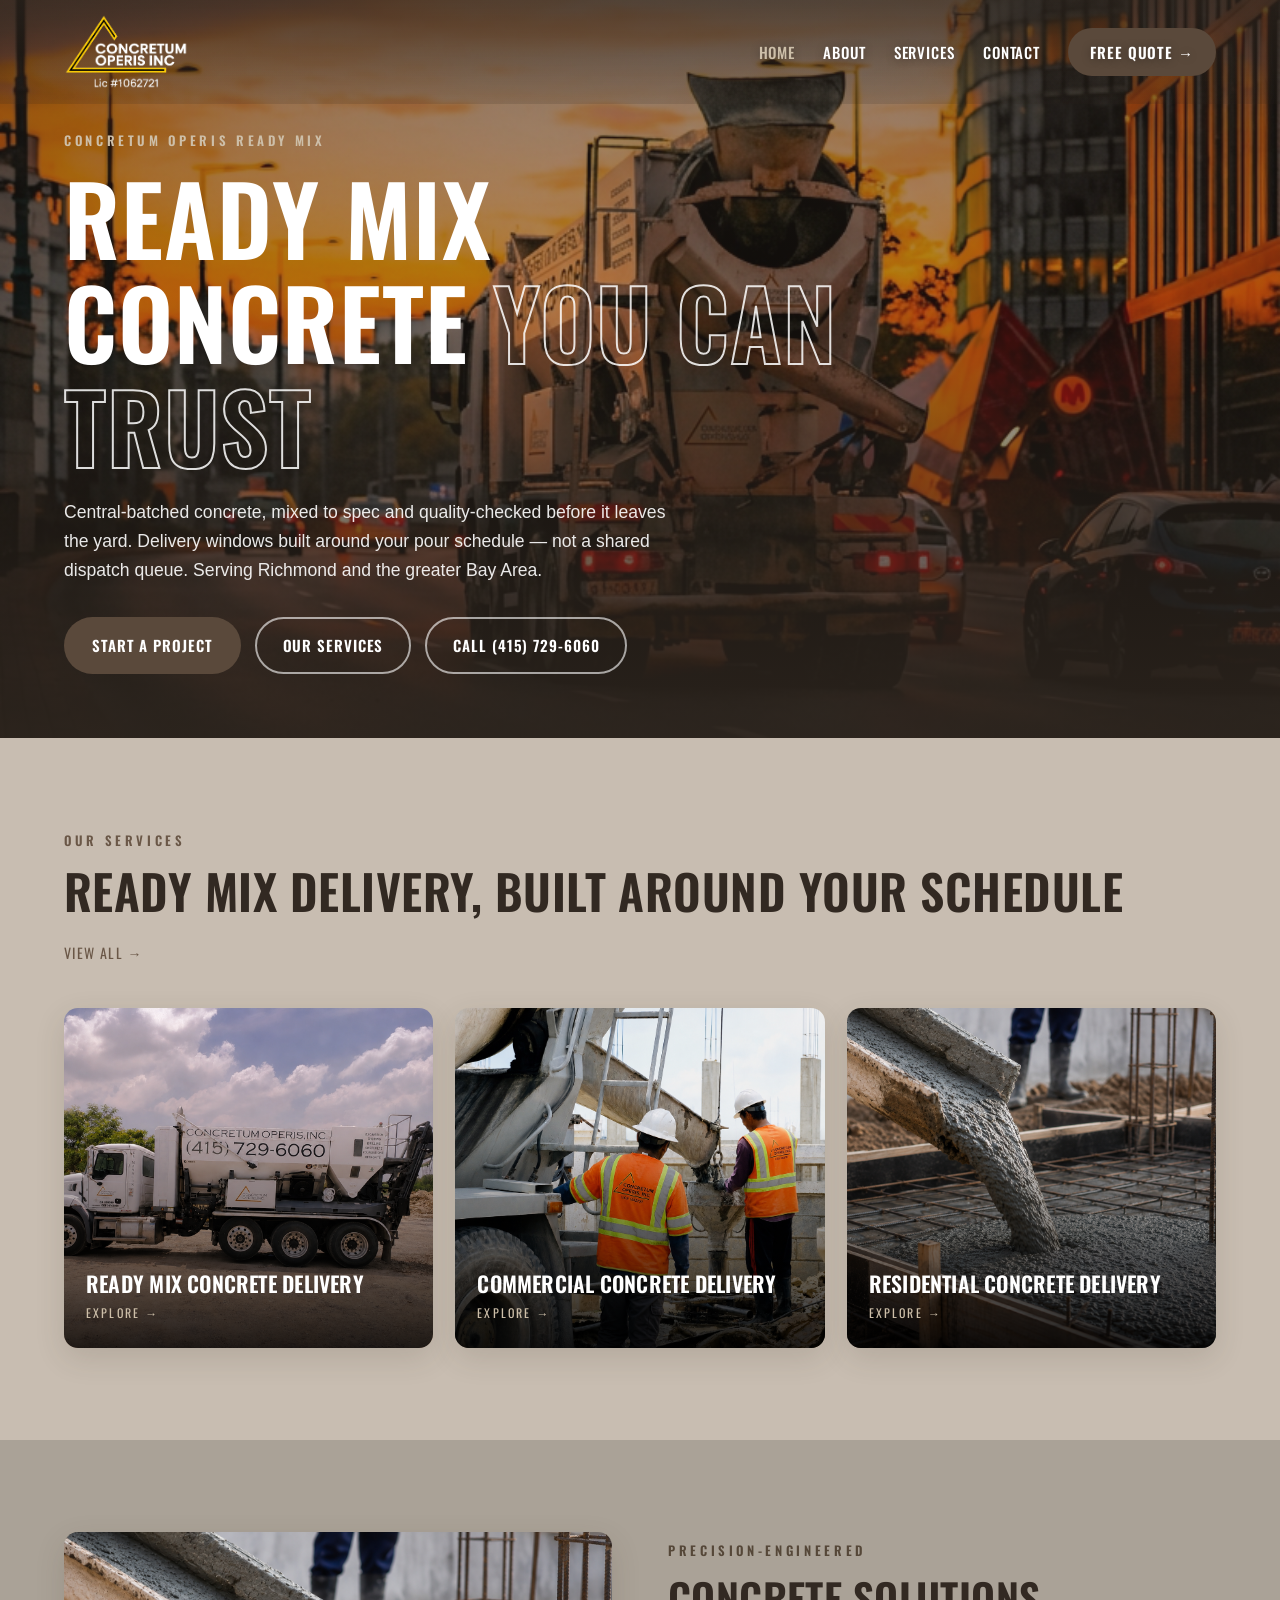
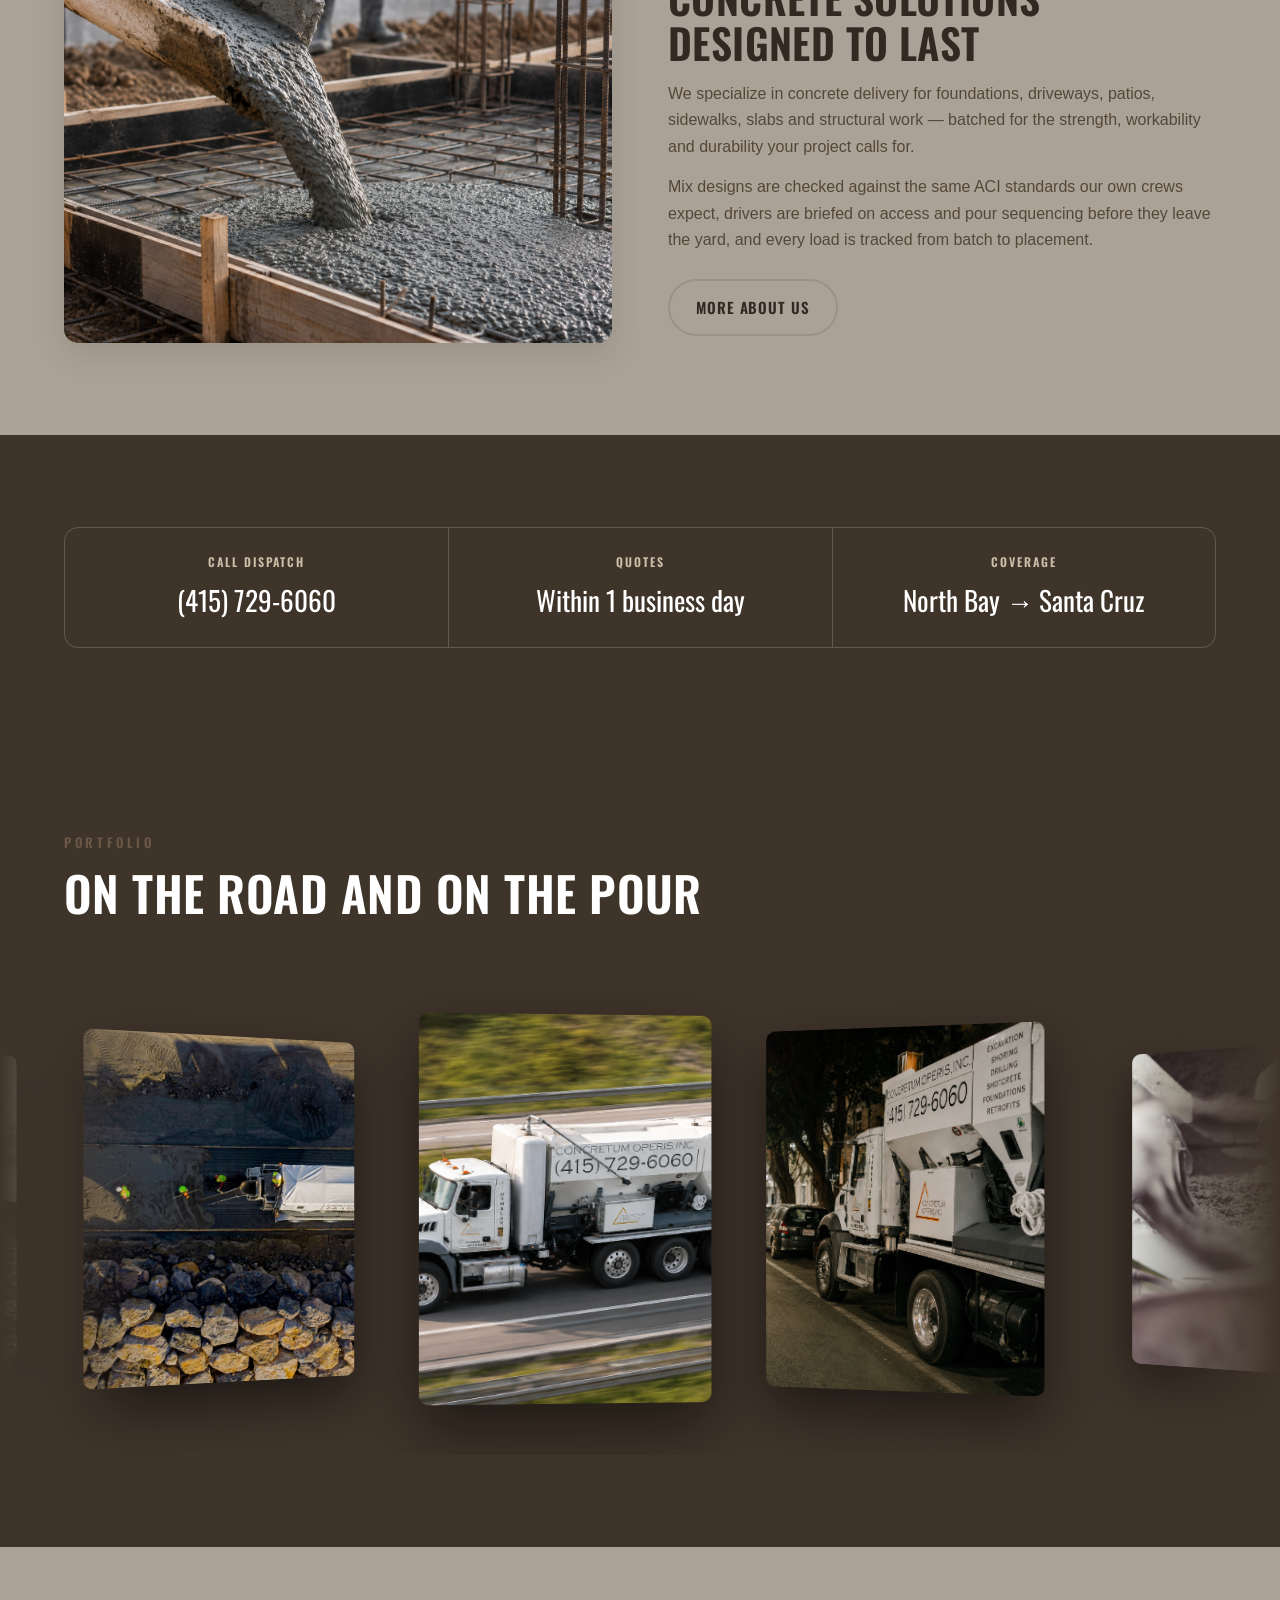
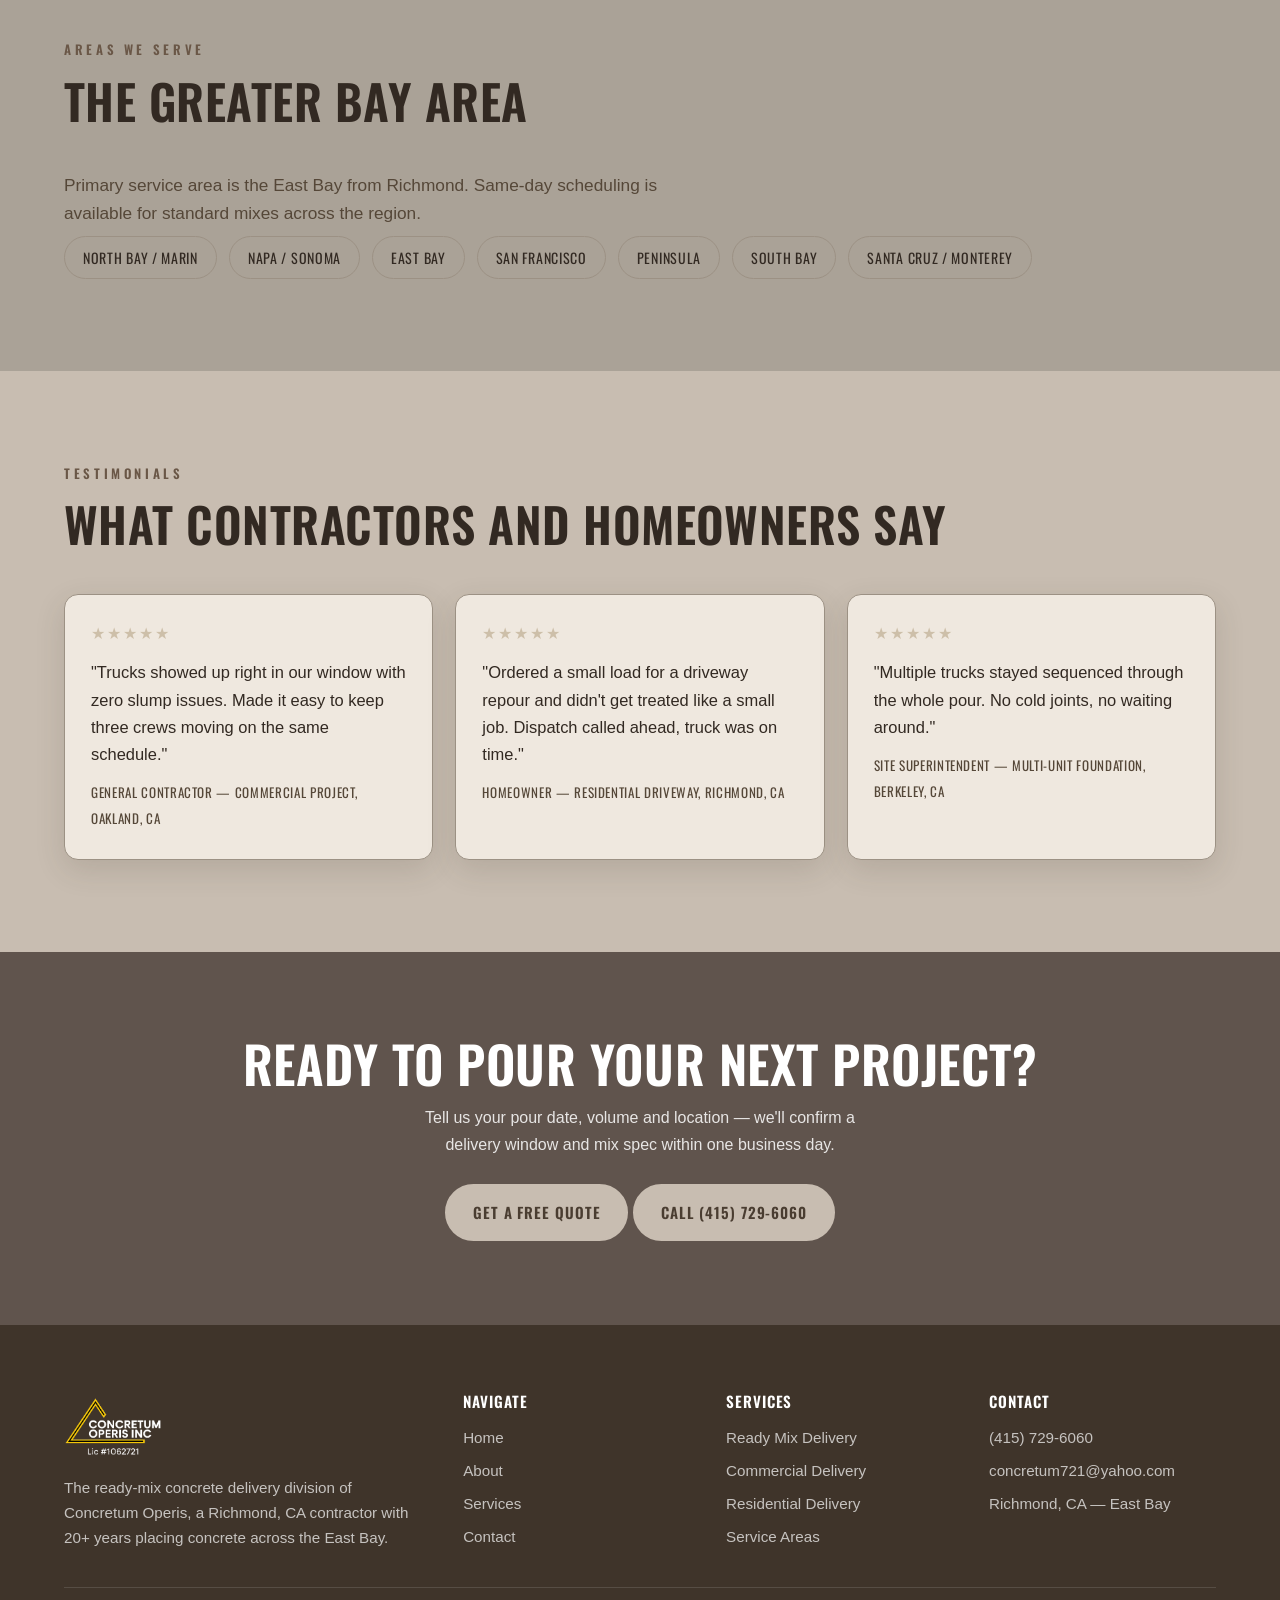
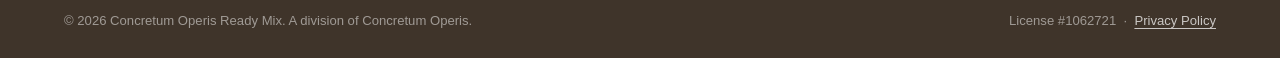
==== commit 2c0eb359: "feat: pagina de Privacy Policy y enlace en el footer - Nueva privacy.html con la politica de mensaje" ====
--- a/public/index.html
+++ b/public/index.html
@@ -23,7 +23,7 @@
   <link rel="preconnect" href="https://fonts.googleapis.com" />
   <link rel="preconnect" href="https://fonts.gstatic.com" crossorigin />
   <link href="https://fonts.googleapis.com/css2?family=Oswald:wght@400;500;600;700&display=swap" rel="stylesheet" />
-  <link rel="stylesheet" href="styles.css?v=38" />
+  <link rel="stylesheet" href="styles.css?v=39" />
   <script type="application/ld+json">
   {"@context":"https://schema.org","@graph":[
     {"@type":"GeneralContractor","@id":"https://rosangellinares.github.io/nuevo-sitio/#business","name":"Concretum Operis Ready Mix","description":"Ready-mix concrete supply and delivery division of Concretum Operis, serving Richmond and the greater San Francisco Bay Area.","url":"https://rosangellinares.github.io/nuevo-sitio/","logo":"https://rosangellinares.github.io/nuevo-sitio/assets/logo-concretum.png","image":"https://rosangellinares.github.io/nuevo-sitio/assets/hero-sunset.png","telephone":"+1-415-729-6060","email":"concretum721@yahoo.com","slogan":"Ready mix concrete you can trust","parentOrganization":{"@type":"Organization","name":"Concretum Operis"},"address":{"@type":"PostalAddress","addressLocality":"Richmond","addressRegion":"CA","addressCountry":"US"},"areaServed":[{"@type":"AdministrativeArea","name":"San Francisco Bay Area"},{"@type":"AdministrativeArea","name":"East Bay"},{"@type":"AdministrativeArea","name":"North Bay"},{"@type":"AdministrativeArea","name":"San Francisco"},{"@type":"AdministrativeArea","name":"Peninsula"},{"@type":"AdministrativeArea","name":"South Bay"},{"@type":"AdministrativeArea","name":"Santa Cruz County"}],"openingHoursSpecification":[{"@type":"OpeningHoursSpecification","dayOfWeek":["Monday","Tuesday","Wednesday","Thursday","Friday","Saturday"],"opens":"05:30","closes":"22:00"},{"@type":"OpeningHoursSpecification","dayOfWeek":"Sunday","opens":"09:00","closes":"18:00"}],"identifier":{"@type":"PropertyValue","propertyID":"California Contractor License","value":"1062721"},"knowsAbout":["Ready mix concrete","Concrete delivery","Volumetric concrete mixing","Commercial concrete pours","Residential concrete"]},
@@ -232,10 +232,10 @@
       </div>
       <div class="legal">
         <span>© 2026 Concretum Operis Ready Mix. A division of Concretum Operis.</span>
-        <span>License #1062721 &nbsp;·&nbsp; Privacy Policy</span>
+        <span>License #1062721 &nbsp;·&nbsp; <a href="privacy.html">Privacy Policy</a></span>
       </div>
     </div>
   </footer>
-  <script src="app.js?v=38" defer></script>
+  <script src="app.js?v=39" defer></script>
 </body>
 </html>
--- a/public/styles.css
+++ b/public/styles.css
@@ -477,6 +477,39 @@
 .infocard dd { margin-top: 3px; }
 .infocard a { text-decoration: none; }
 
+/* ---------- Legal / policy document ---------- */
+.legal-doc { max-width: 760px; }
+.ldoc-block { padding: 34px 0; border-top: 1px solid var(--line); }
+.ldoc-block:first-child { border-top: 0; padding-top: 6px; }
+.ldoc-num {
+  font-family: var(--head); font-weight: 600;
+  letter-spacing: 0.22em; font-size: 12px;
+  color: var(--amber-dark); margin-bottom: 10px;
+}
+.ldoc-block h2 { font-size: clamp(1.4rem, 3vw, 1.95rem); text-transform: uppercase; margin-bottom: 14px; }
+.ldoc-block p { color: var(--muted); margin-bottom: 14px; }
+.ldoc-block p:last-child { margin-bottom: 0; }
+.ldoc-block a { color: var(--amber-dark); }
+.ldoc-list { list-style: none; margin: 6px 0 14px; padding: 0; }
+.ldoc-list li { position: relative; padding-left: 22px; color: var(--muted); margin-bottom: 8px; }
+.ldoc-list li::before { content: "\2014"; position: absolute; left: 0; color: var(--amber-dark); }
+.ldoc-steps { list-style: none; margin: 12px 0 18px; padding: 0; }
+.ldoc-steps li { display: flex; gap: 12px; align-items: baseline; margin-bottom: 10px; color: var(--muted); }
+.ldoc-steps .s {
+  flex: none; background: var(--grove); color: #fff;
+  font-family: var(--head); font-size: 11px; letter-spacing: 0.08em; text-transform: uppercase;
+  padding: 4px 9px; border-radius: 4px;
+}
+.ldoc-note {
+  background: #efe0d3; border-left: 3px solid var(--grove);
+  padding: 13px 18px; color: var(--ink); font-weight: 600;
+  border-radius: 0 8px 8px 0;
+}
+.ldoc-callout {
+  font-family: var(--head); text-transform: uppercase; letter-spacing: 0.04em;
+  color: var(--amber-dark); font-weight: 600; margin-top: 4px;
+}
+
 /* ---------- Footer ---------- */
 .site-footer { background: var(--charcoal); color: rgba(255,255,255,0.7); padding: 68px 0 26px; }
 .site-footer .brand img { height: 60px; }
@@ -490,6 +523,8 @@
 .site-footer .pays { display: flex; gap: 10px; flex-wrap: wrap; margin-top: 14px; }
 .site-footer .pays span { border: 1px solid rgba(255,255,255,0.22); border-radius: 6px; padding: 5px 10px; font-size: 12px; }
 .site-footer .legal { display: flex; justify-content: space-between; flex-wrap: wrap; gap: 10px; padding-top: 22px; font-size: 0.82rem; color: rgba(255,255,255,0.5); }
+.site-footer .legal a { display: inline; padding: 0; font-size: inherit; color: rgba(255,255,255,0.72); text-decoration: underline; text-underline-offset: 3px; }
+.site-footer .legal a:hover { color: var(--amber); }
 @media (max-width: 860px) { .site-footer .top { grid-template-columns: 1fr 1fr; } }
 @media (max-width: 560px) { .site-footer .top { grid-template-columns: 1fr; } }
 
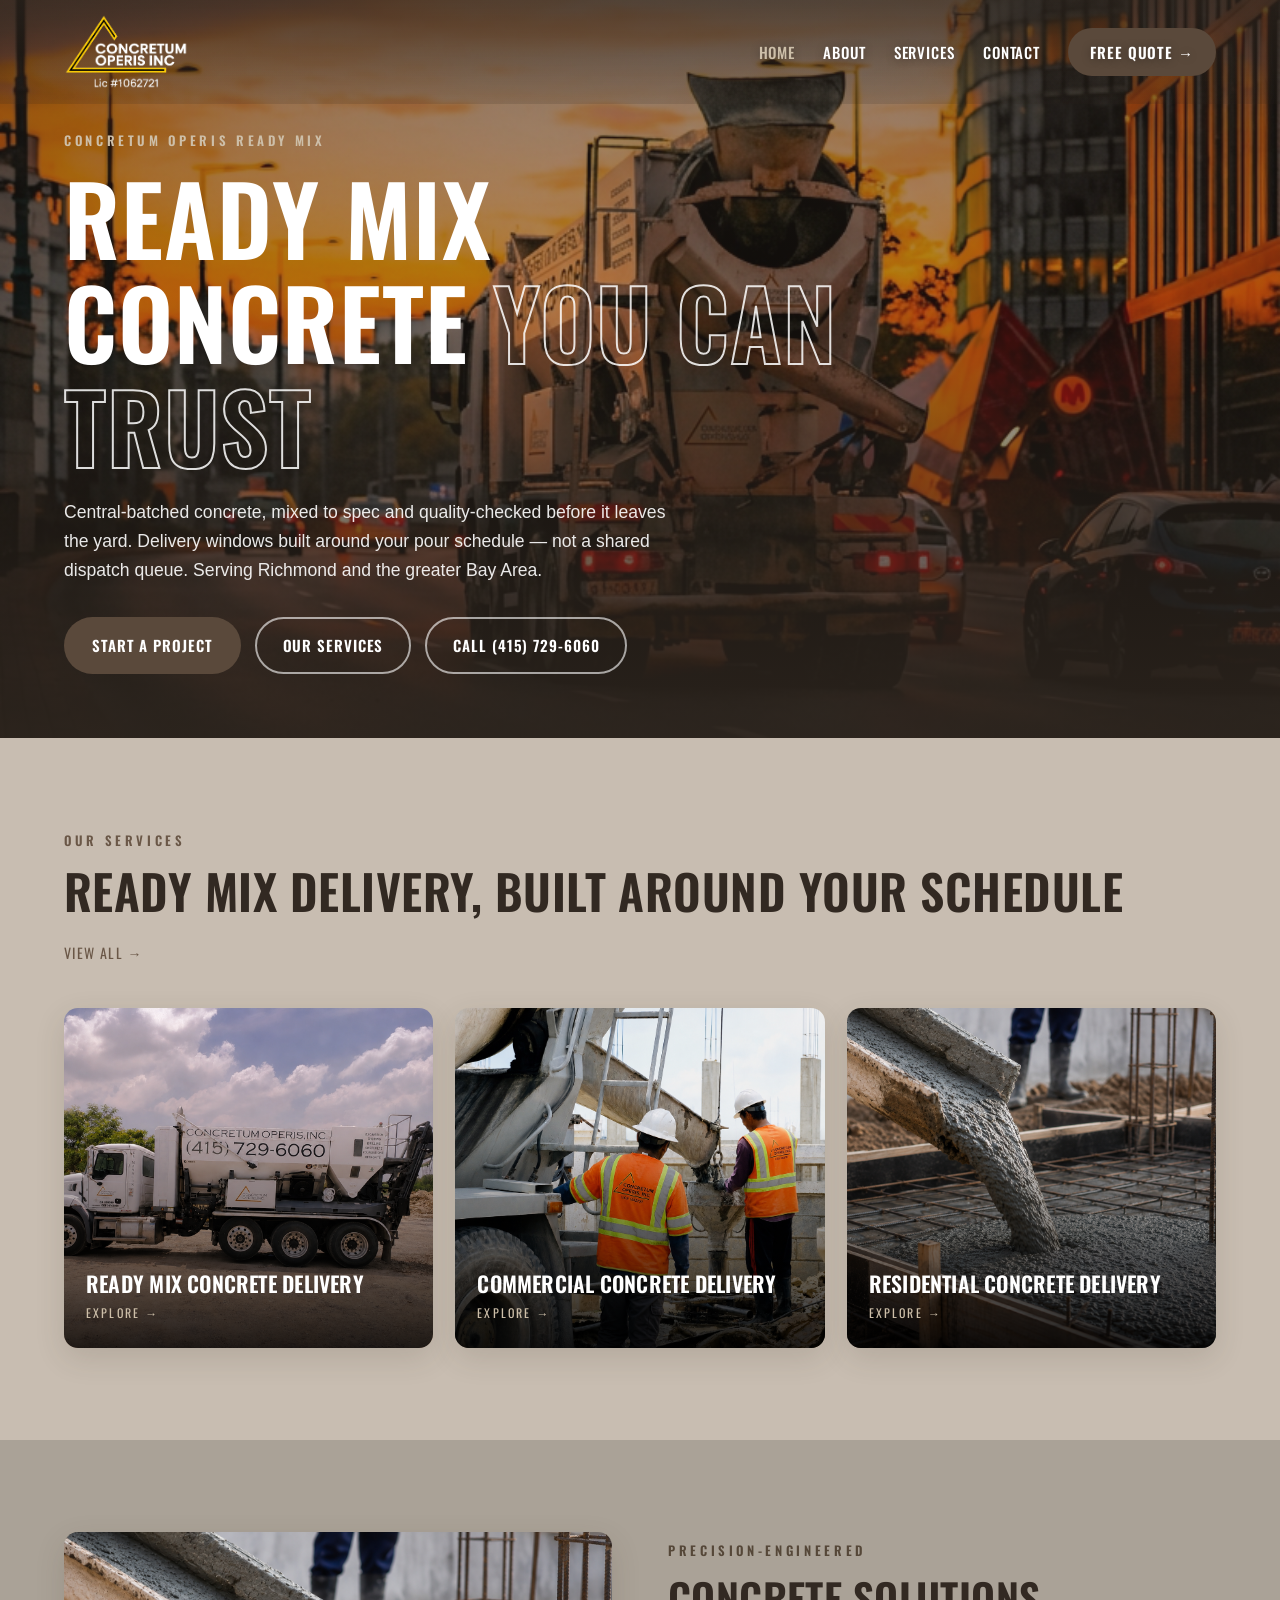
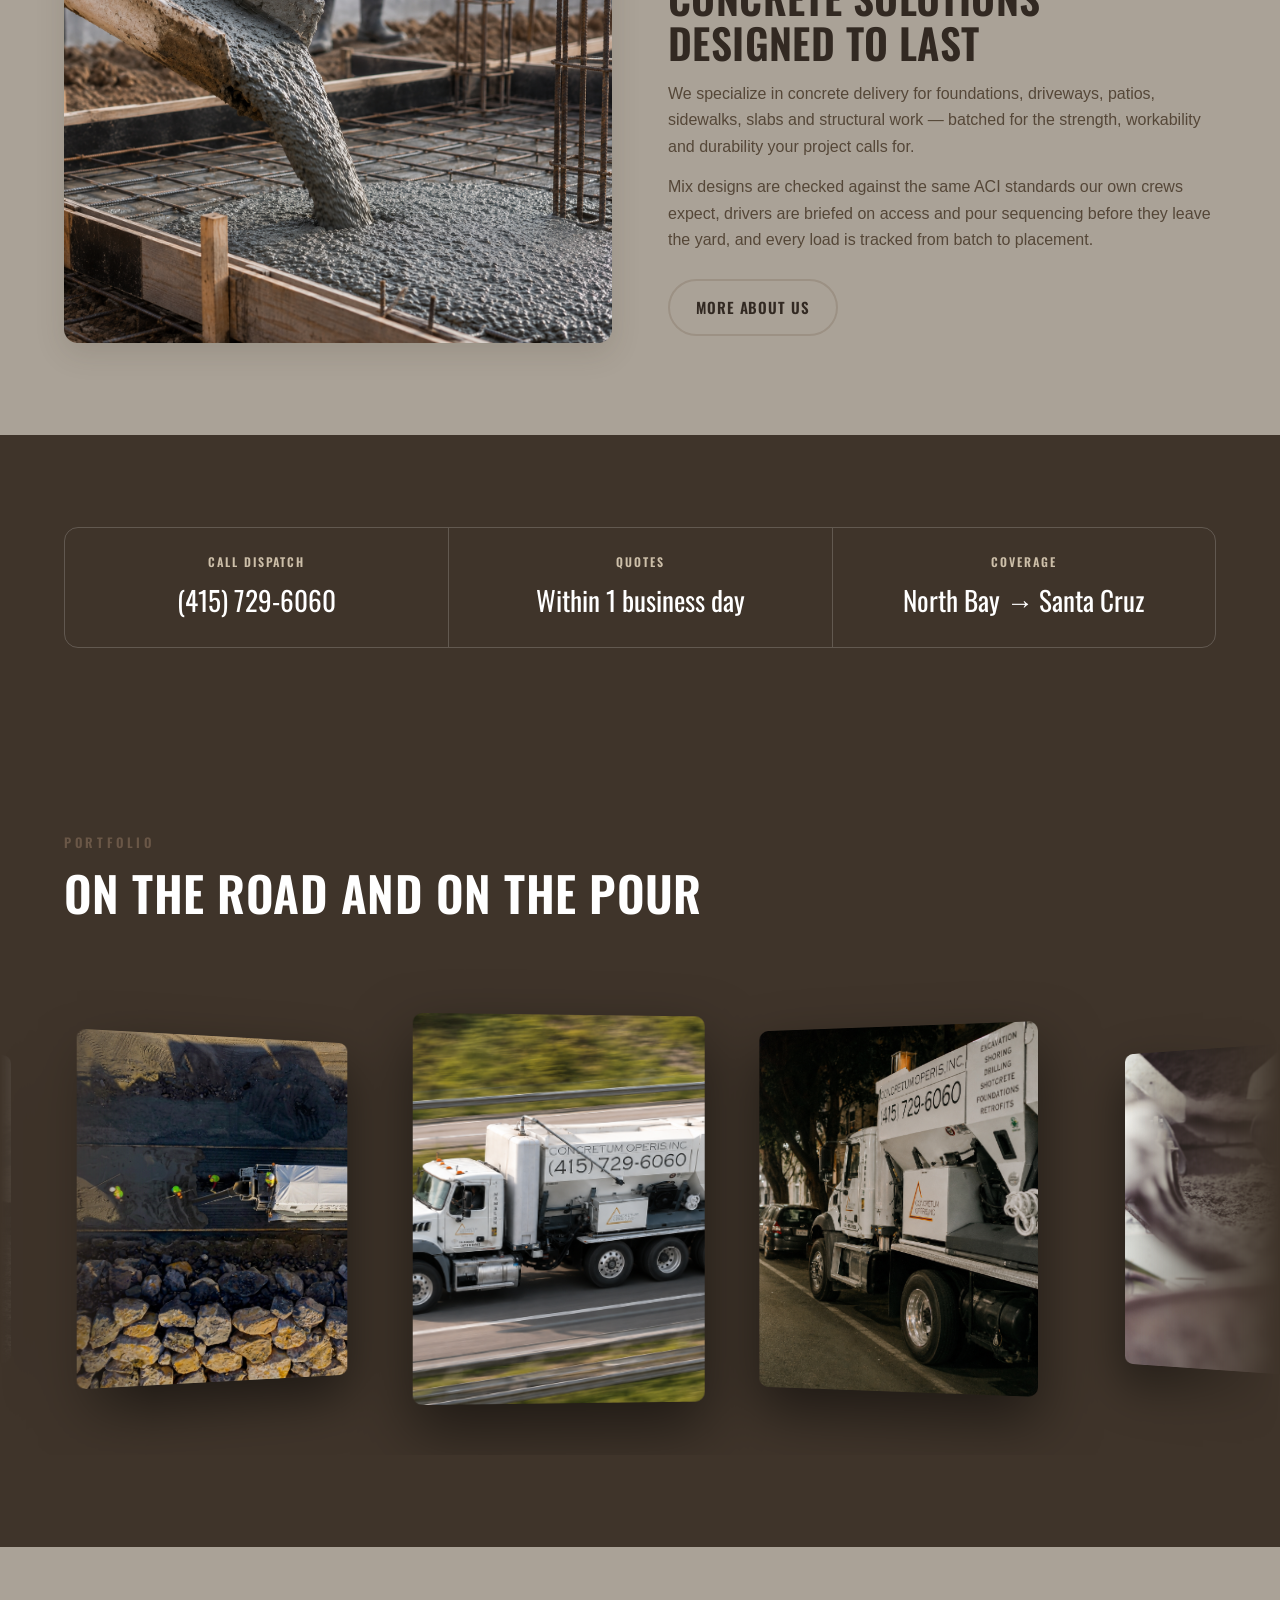
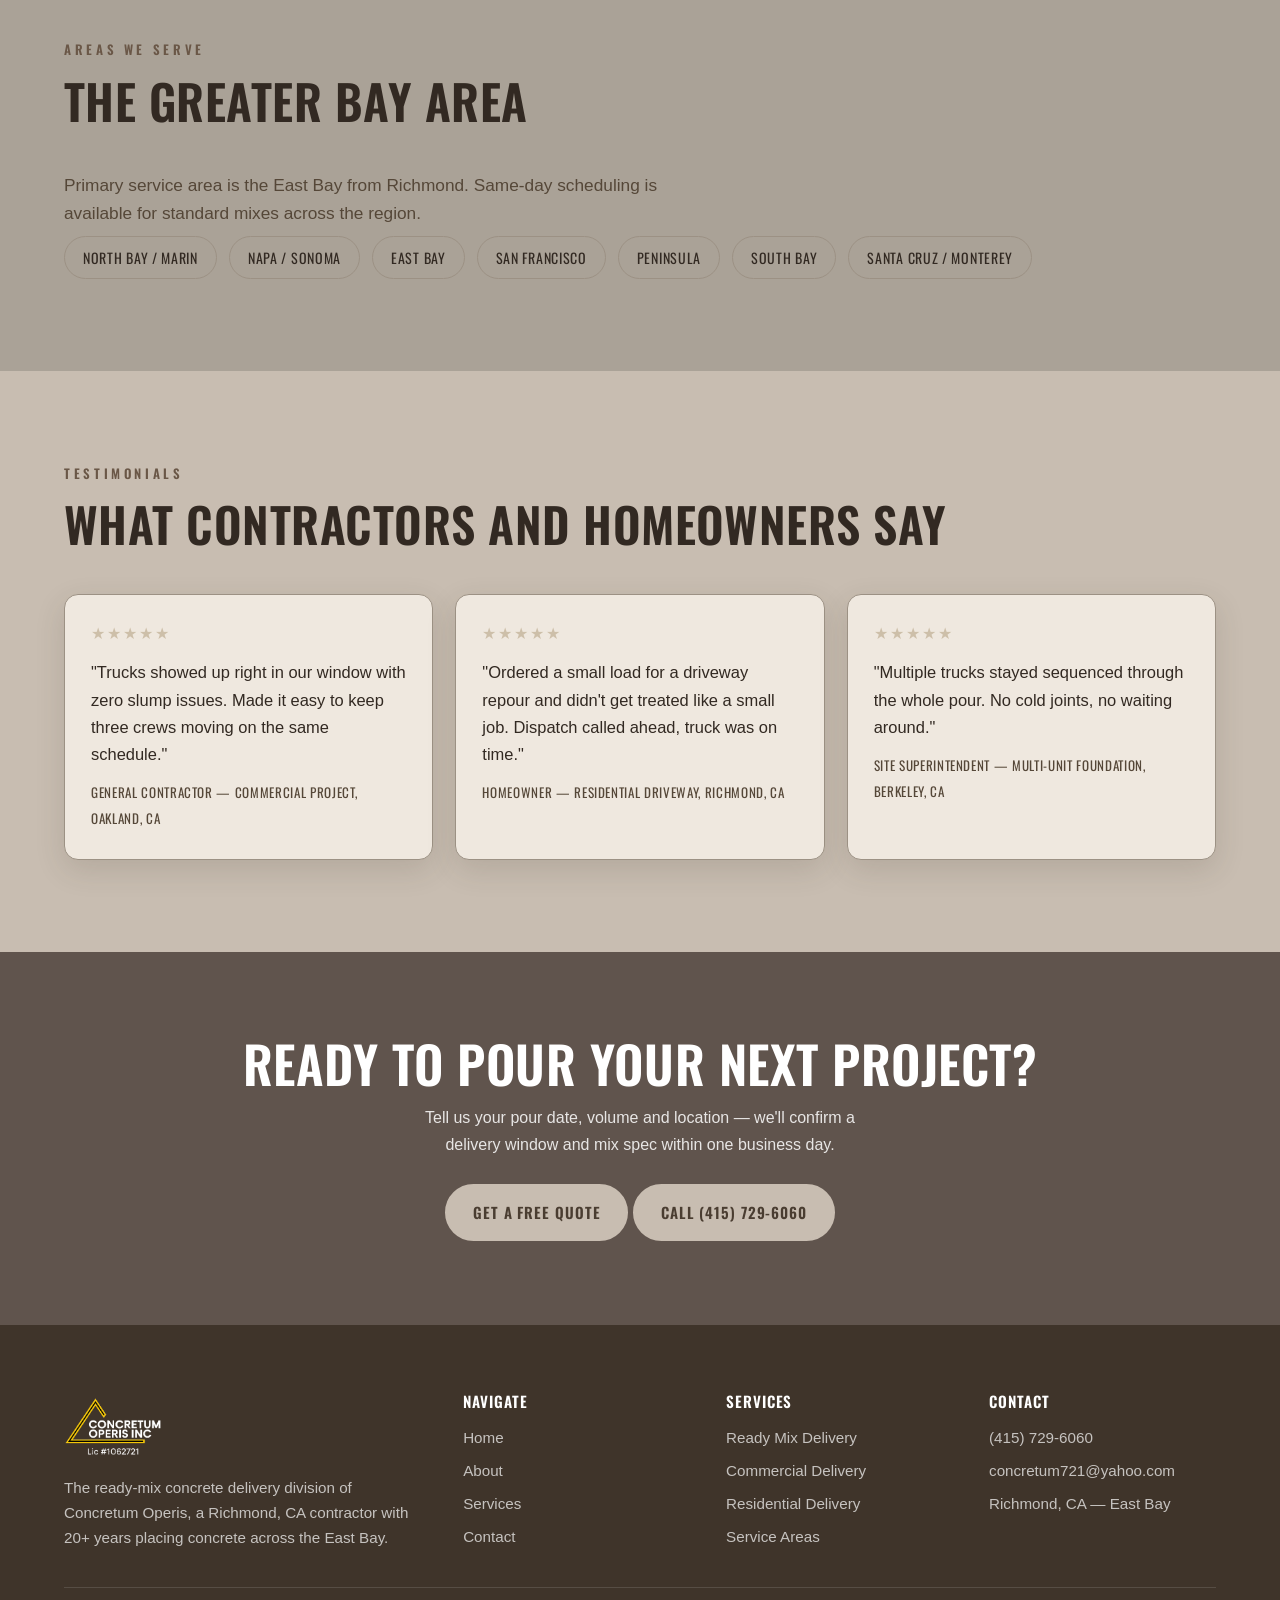
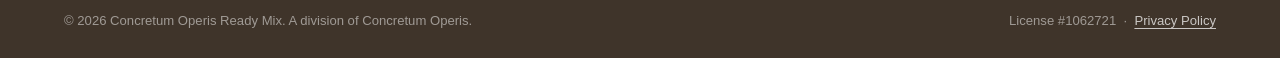
==== commit 3906836b: "feat(privacy): 'Back to site' vuelve a la pagina de origen Si se llego a privacy.html desde otra pag" ====
--- a/public/index.html
+++ b/public/index.html
@@ -23,7 +23,7 @@
   <link rel="preconnect" href="https://fonts.googleapis.com" />
   <link rel="preconnect" href="https://fonts.gstatic.com" crossorigin />
   <link href="https://fonts.googleapis.com/css2?family=Oswald:wght@400;500;600;700&display=swap" rel="stylesheet" />
-  <link rel="stylesheet" href="styles.css?v=39" />
+  <link rel="stylesheet" href="styles.css?v=41" />
   <script type="application/ld+json">
   {"@context":"https://schema.org","@graph":[
     {"@type":"GeneralContractor","@id":"https://rosangellinares.github.io/nuevo-sitio/#business","name":"Concretum Operis Ready Mix","description":"Ready-mix concrete supply and delivery division of Concretum Operis, serving Richmond and the greater San Francisco Bay Area.","url":"https://rosangellinares.github.io/nuevo-sitio/","logo":"https://rosangellinares.github.io/nuevo-sitio/assets/logo-concretum.png","image":"https://rosangellinares.github.io/nuevo-sitio/assets/hero-sunset.png","telephone":"+1-415-729-6060","email":"concretum721@yahoo.com","slogan":"Ready mix concrete you can trust","parentOrganization":{"@type":"Organization","name":"Concretum Operis"},"address":{"@type":"PostalAddress","addressLocality":"Richmond","addressRegion":"CA","addressCountry":"US"},"areaServed":[{"@type":"AdministrativeArea","name":"San Francisco Bay Area"},{"@type":"AdministrativeArea","name":"East Bay"},{"@type":"AdministrativeArea","name":"North Bay"},{"@type":"AdministrativeArea","name":"San Francisco"},{"@type":"AdministrativeArea","name":"Peninsula"},{"@type":"AdministrativeArea","name":"South Bay"},{"@type":"AdministrativeArea","name":"Santa Cruz County"}],"openingHoursSpecification":[{"@type":"OpeningHoursSpecification","dayOfWeek":["Monday","Tuesday","Wednesday","Thursday","Friday","Saturday"],"opens":"05:30","closes":"22:00"},{"@type":"OpeningHoursSpecification","dayOfWeek":"Sunday","opens":"09:00","closes":"18:00"}],"identifier":{"@type":"PropertyValue","propertyID":"California Contractor License","value":"1062721"},"knowsAbout":["Ready mix concrete","Concrete delivery","Volumetric concrete mixing","Commercial concrete pours","Residential concrete"]},
@@ -236,6 +236,6 @@
       </div>
     </div>
   </footer>
-  <script src="app.js?v=39" defer></script>
+  <script src="app.js?v=41" defer></script>
 </body>
 </html>
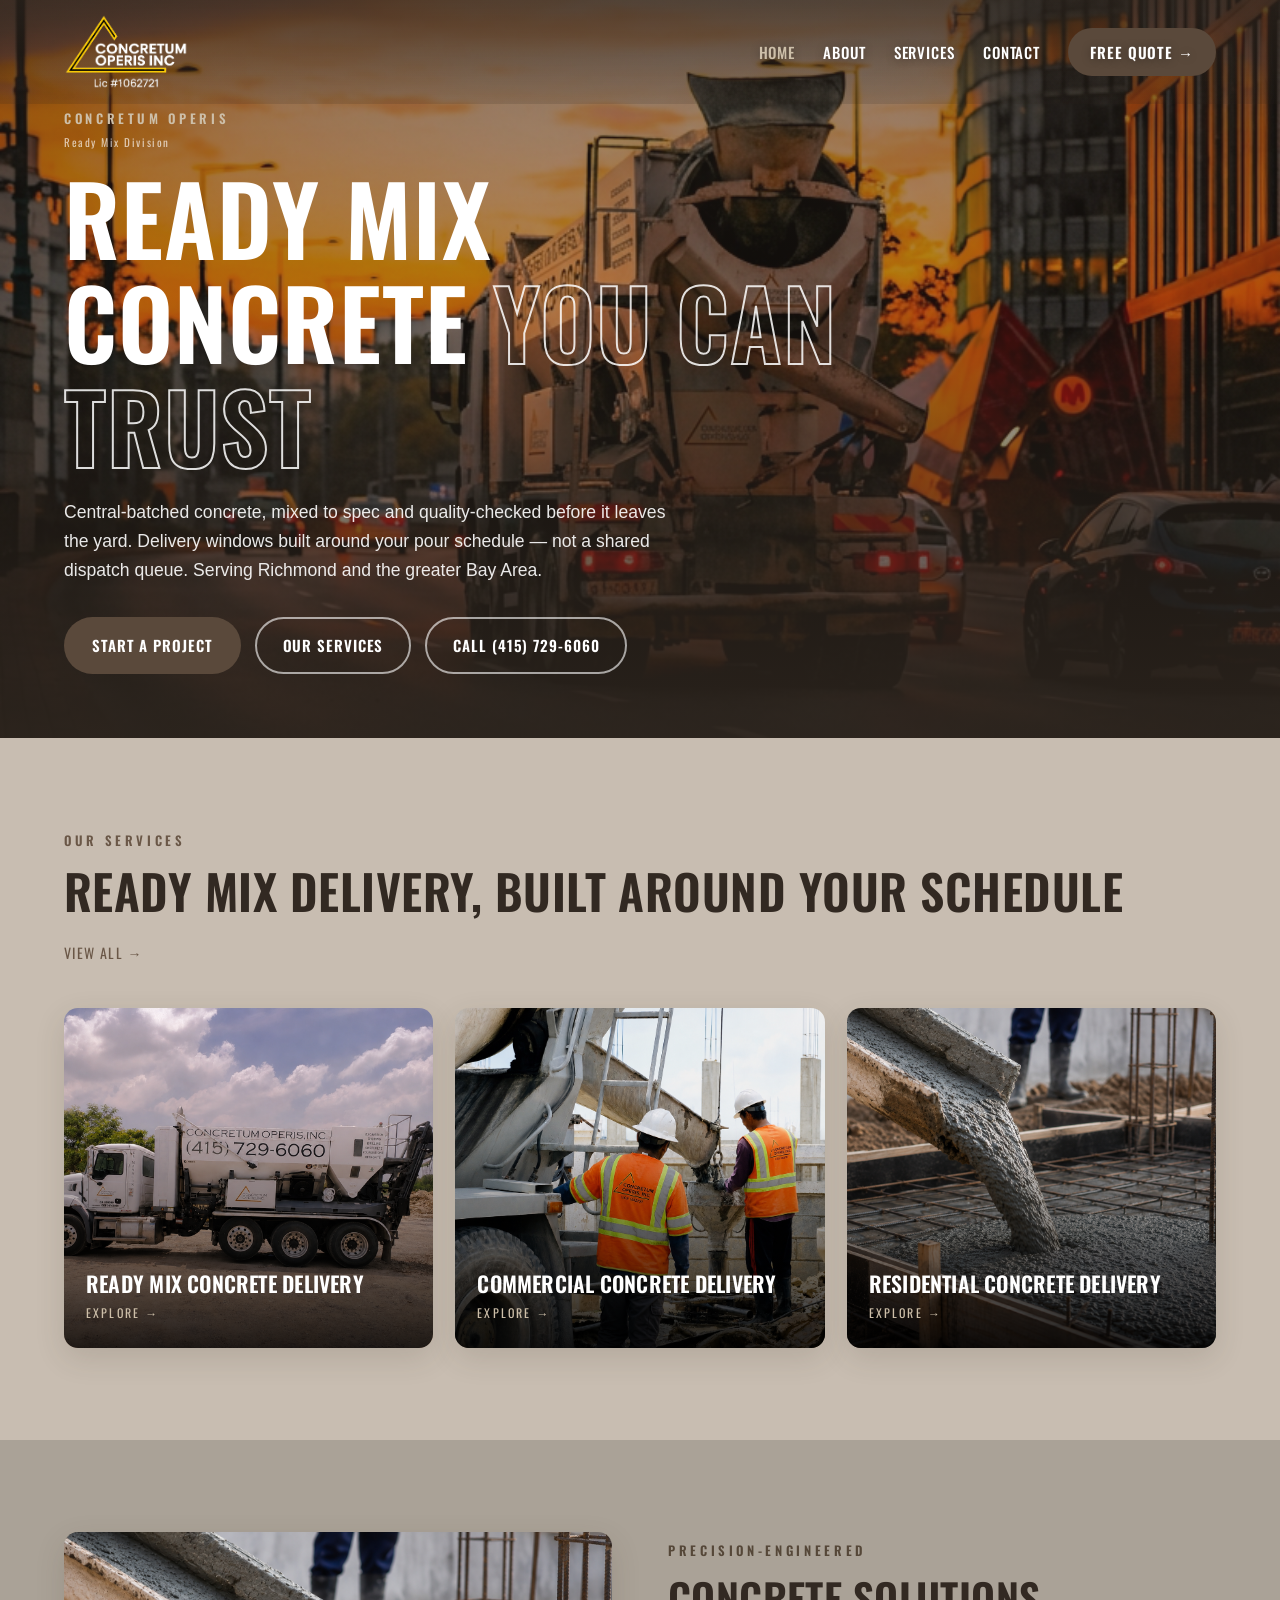
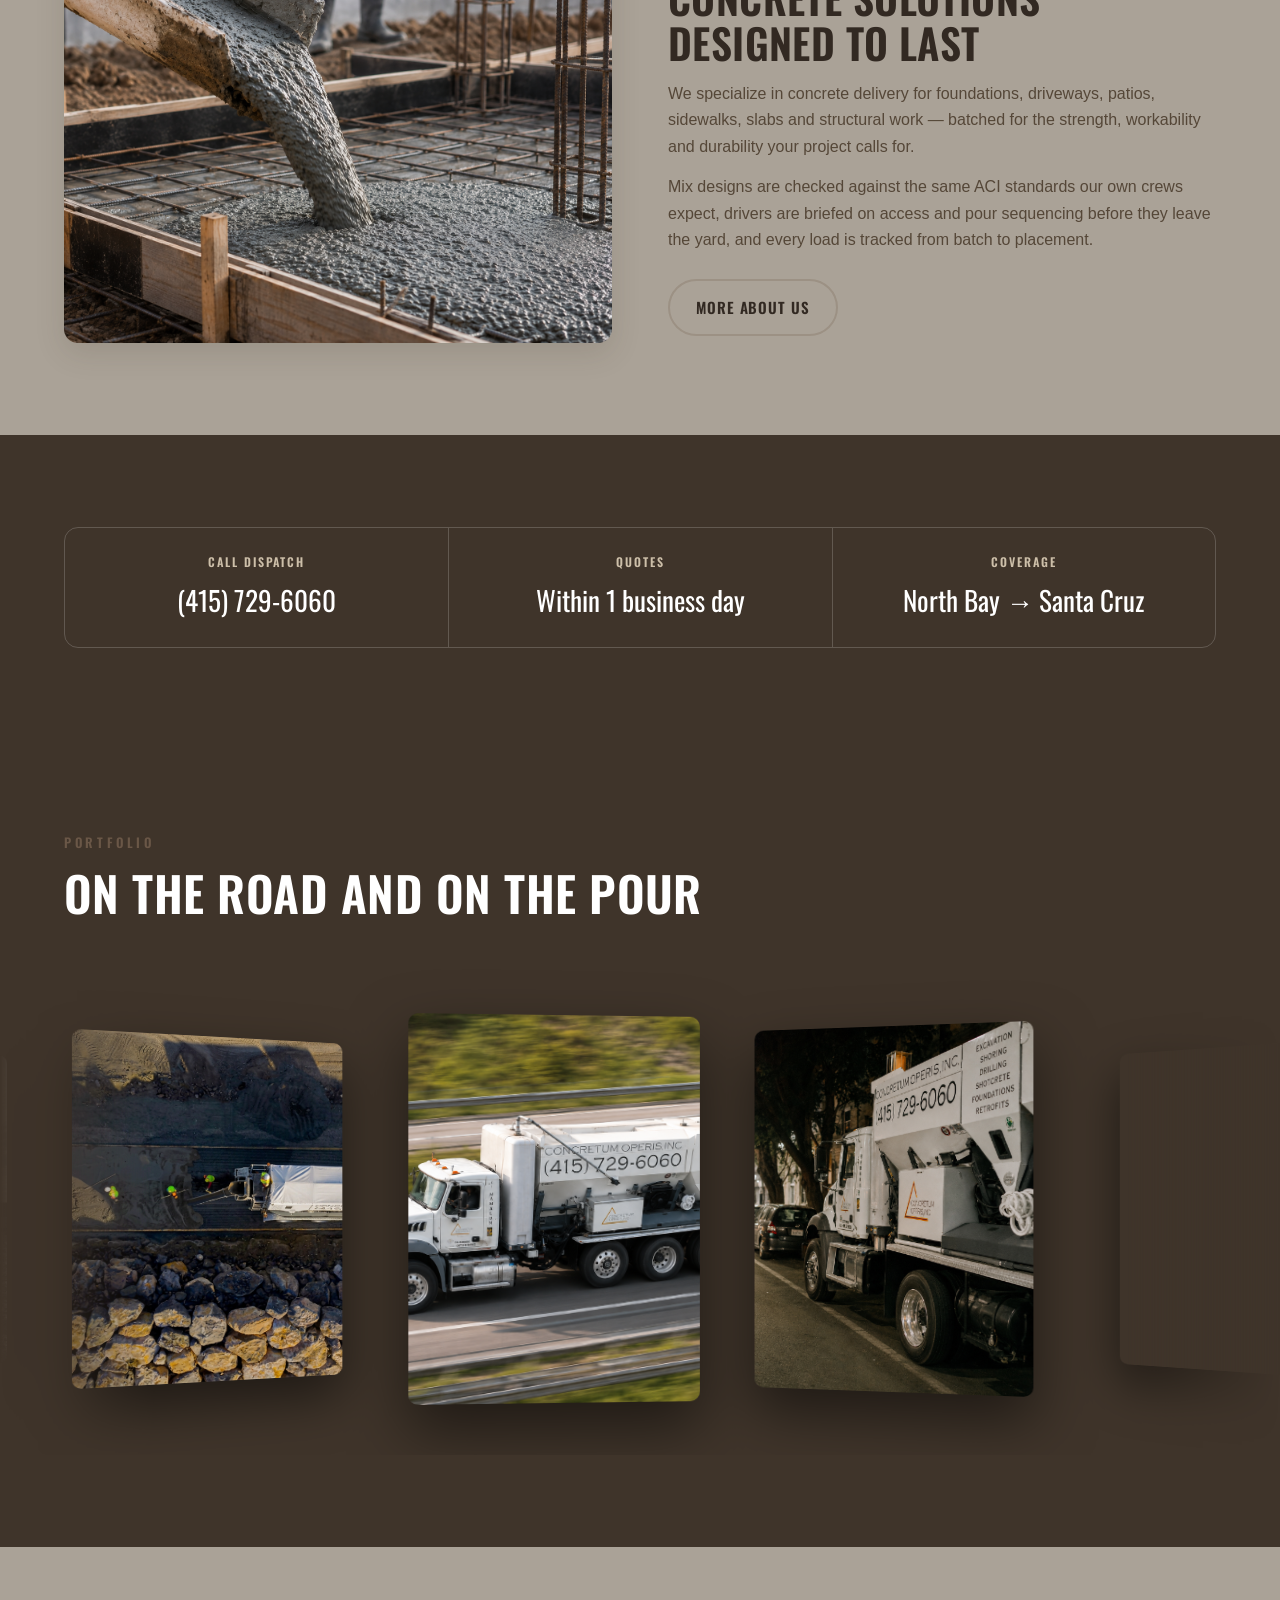
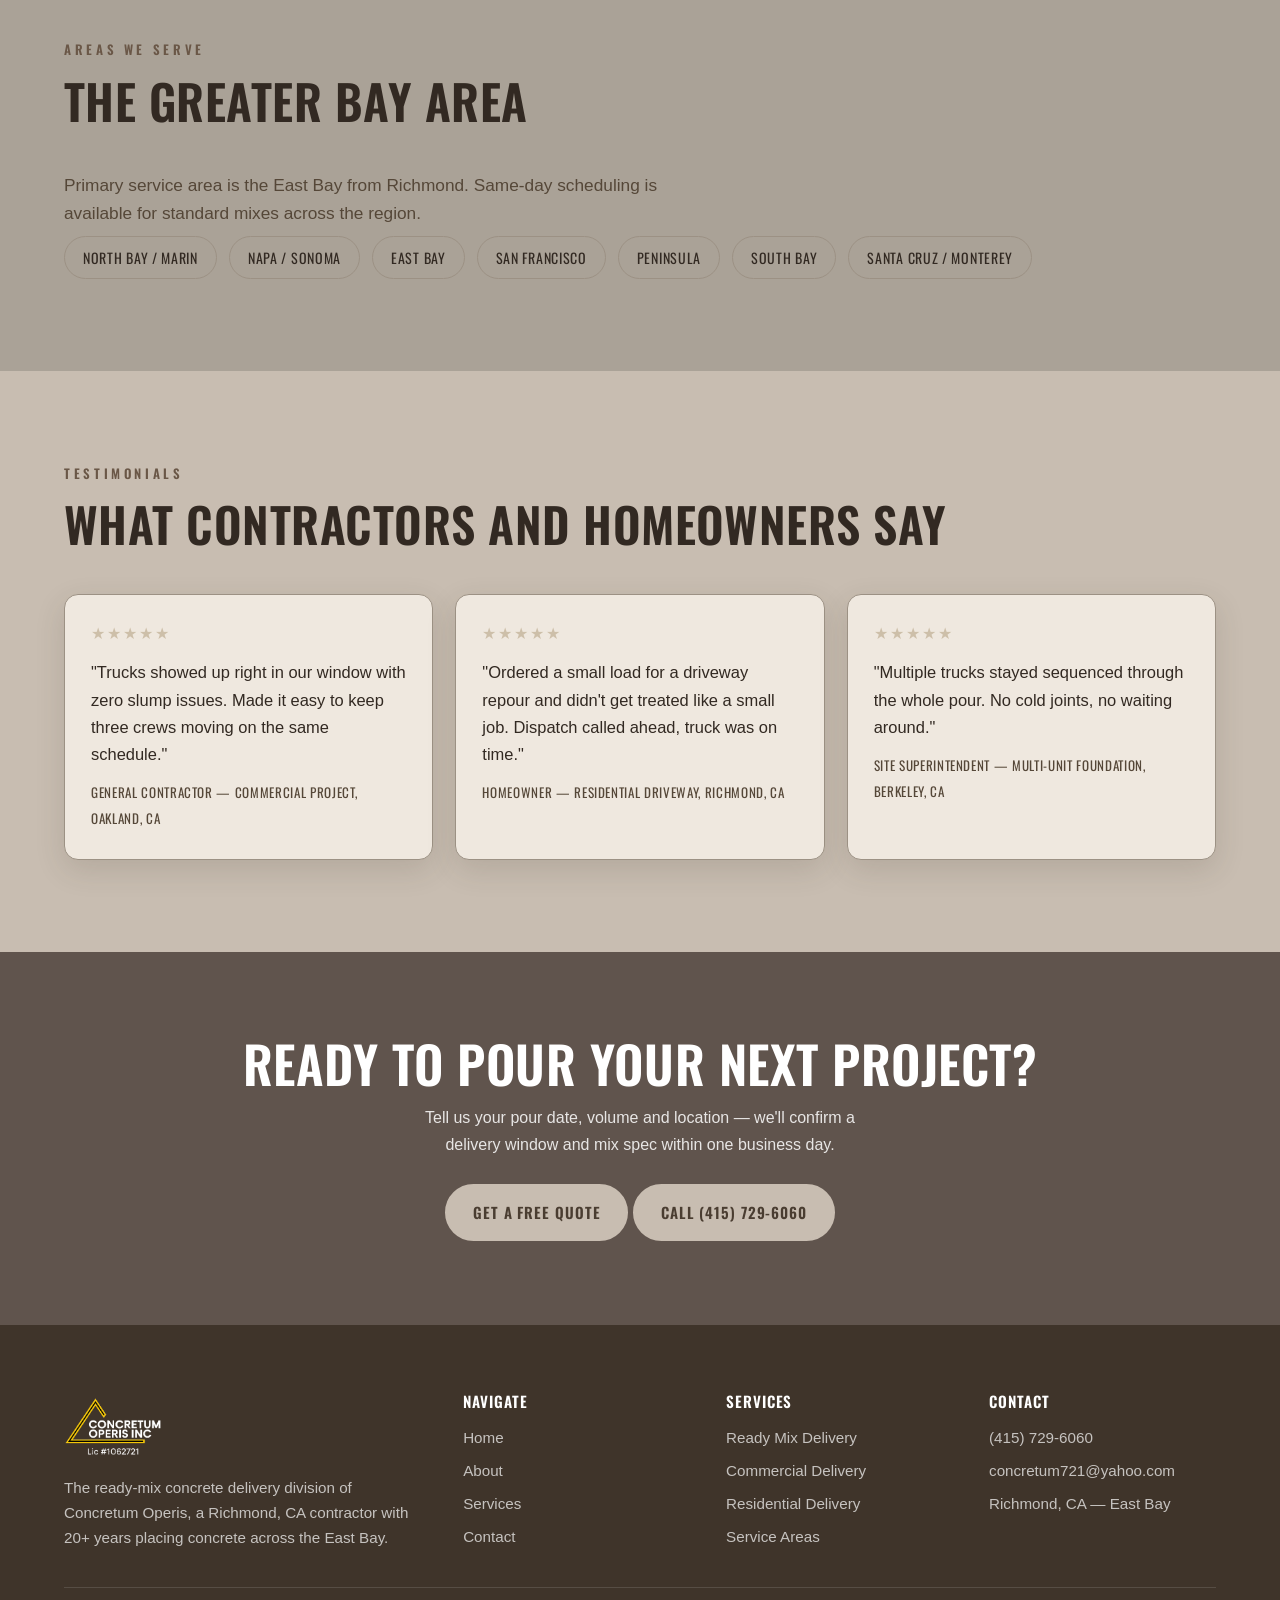
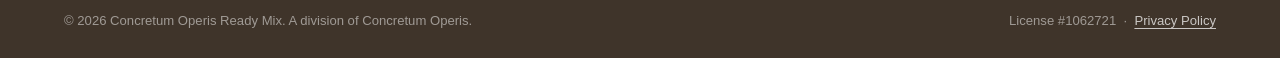
==== commit cb924875: "branding(hero home): kicker 'Concretum Operis / Ready Mix Division' - Reemplaza el eyebrow 'Concretu" ====
--- a/public/index.html
+++ b/public/index.html
@@ -23,7 +23,7 @@
   <link rel="preconnect" href="https://fonts.googleapis.com" />
   <link rel="preconnect" href="https://fonts.gstatic.com" crossorigin />
   <link href="https://fonts.googleapis.com/css2?family=Oswald:wght@400;500;600;700&display=swap" rel="stylesheet" />
-  <link rel="stylesheet" href="styles.css?v=41" />
+  <link rel="stylesheet" href="styles.css?v=42" />
   <script type="application/ld+json">
   {"@context":"https://schema.org","@graph":[
     {"@type":"GeneralContractor","@id":"https://rosangellinares.github.io/nuevo-sitio/#business","name":"Concretum Operis Ready Mix","description":"Ready-mix concrete supply and delivery division of Concretum Operis, serving Richmond and the greater San Francisco Bay Area.","url":"https://rosangellinares.github.io/nuevo-sitio/","logo":"https://rosangellinares.github.io/nuevo-sitio/assets/logo-concretum.png","image":"https://rosangellinares.github.io/nuevo-sitio/assets/hero-sunset.png","telephone":"+1-415-729-6060","email":"concretum721@yahoo.com","slogan":"Ready mix concrete you can trust","parentOrganization":{"@type":"Organization","name":"Concretum Operis"},"address":{"@type":"PostalAddress","addressLocality":"Richmond","addressRegion":"CA","addressCountry":"US"},"areaServed":[{"@type":"AdministrativeArea","name":"San Francisco Bay Area"},{"@type":"AdministrativeArea","name":"East Bay"},{"@type":"AdministrativeArea","name":"North Bay"},{"@type":"AdministrativeArea","name":"San Francisco"},{"@type":"AdministrativeArea","name":"Peninsula"},{"@type":"AdministrativeArea","name":"South Bay"},{"@type":"AdministrativeArea","name":"Santa Cruz County"}],"openingHoursSpecification":[{"@type":"OpeningHoursSpecification","dayOfWeek":["Monday","Tuesday","Wednesday","Thursday","Friday","Saturday"],"opens":"05:30","closes":"22:00"},{"@type":"OpeningHoursSpecification","dayOfWeek":"Sunday","opens":"09:00","closes":"18:00"}],"identifier":{"@type":"PropertyValue","propertyID":"California Contractor License","value":"1062721"},"knowsAbout":["Ready mix concrete","Concrete delivery","Volumetric concrete mixing","Commercial concrete pours","Residential concrete"]},
@@ -55,7 +55,10 @@
   <main>
     <section class="hero" style="background-image: linear-gradient(180deg, rgba(45,37,30,0.55) 0%, rgba(45,37,30,0.35) 40%, rgba(45,37,30,0.92) 100%), url('assets/hero-sunset.png');">
       <div class="wrap">
-        <p class="eyebrow">Concretum Operis Ready Mix</p>
+        <p class="eyebrow hero-kicker">
+          <a href="about.html" class="hk-parent">Concretum Operis</a>
+          <span class="hk-sub">Ready Mix Division</span>
+        </p>
         <h1>Ready Mix Concrete <span class="outline">You Can Trust</span></h1>
         <p class="lead">Central-batched concrete, mixed to spec and quality-checked before it leaves
           the yard. Delivery windows built around your pour schedule &mdash; not a shared dispatch queue.
--- a/public/styles.css
+++ b/public/styles.css
@@ -230,6 +230,17 @@
 .hero.hero-sm { min-height: clamp(380px, 48vh, 480px); padding-top: 140px; }
 .hero .wrap { width: 100%; }
 .hero .eyebrow { color: var(--amber); }
+/* Kicker corporativo: "Concretum Operis" (estilo eyebrow) + "Ready Mix Division" (etiqueta secundaria) */
+.hero-kicker { display: flex; flex-direction: column; gap: 4px; }
+.hero-kicker .hk-parent { color: inherit; text-decoration: none; transition: color 0.15s ease; }
+.hero-kicker .hk-parent:hover { color: #fff; }
+.hero-kicker .hk-sub {
+  font-weight: 400;
+  text-transform: none;
+  letter-spacing: 0.14em;
+  font-size: 11px;
+  color: rgba(255, 255, 255, 0.66);
+}
 .hero h1 {
   font-size: clamp(2.6rem, 7.5vw, 6rem);
   text-transform: uppercase;
@@ -537,9 +548,8 @@
 
   .hero { padding: 116px 0 44px; min-height: clamp(440px, 74vh, 540px); }
   .hero.hero-sm { min-height: clamp(280px, 38vh, 360px); padding-top: 110px; }
-  /* en el home el logo ya establece la marca — el eyebrow lo repite en movil.
-     En las subpaginas (hero-sm) el eyebrow es contexto ("Contact", "About") y se mantiene. */
-  .hero:not(.hero-sm) .eyebrow { display: none; }
+  /* el kicker corporativo se mantiene visible en movil, con algo mas de aire entre lineas */
+  .hero-kicker { gap: 5px; margin-bottom: 16px; }
   .hero h1 { font-size: clamp(1.7rem, 8vw, 2.15rem); line-height: 1.12; max-width: 100%; }
   .hero h1 .outline { -webkit-text-stroke-width: 1px; }
   .hero p.lead {
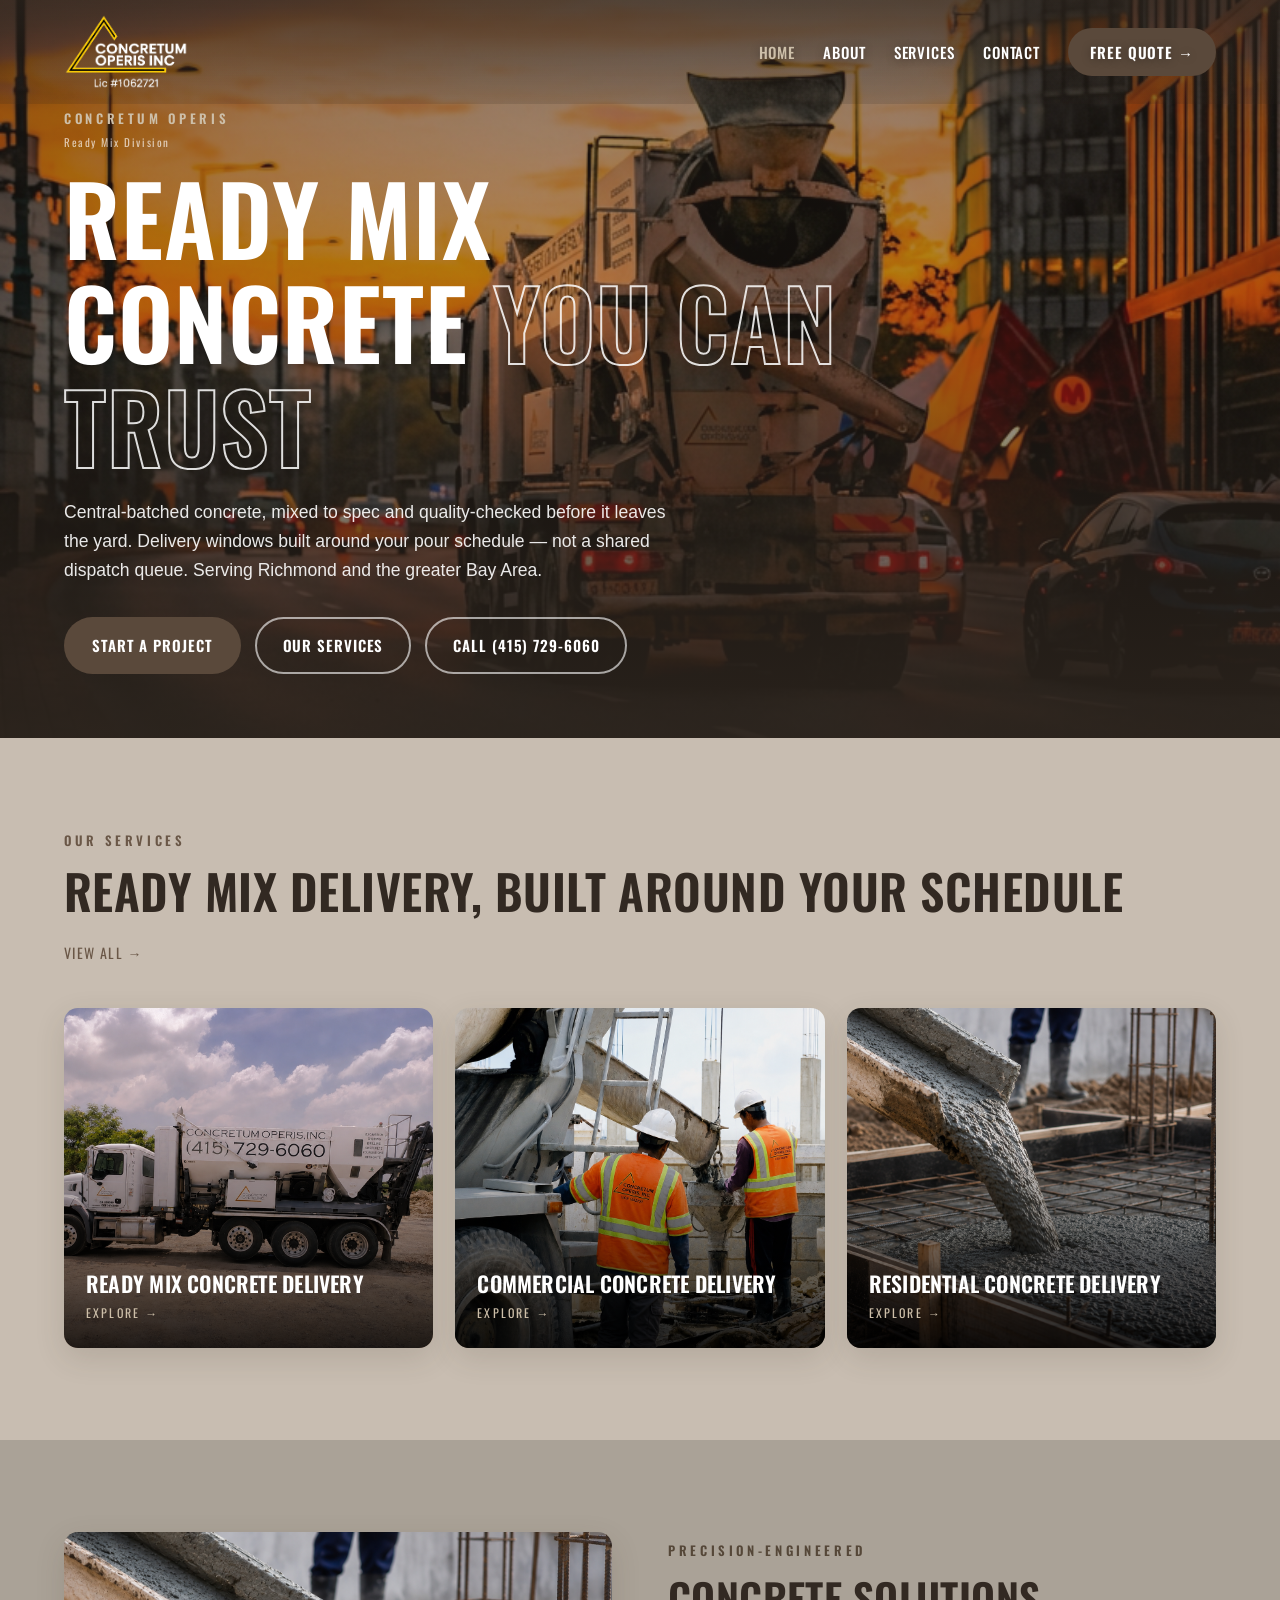
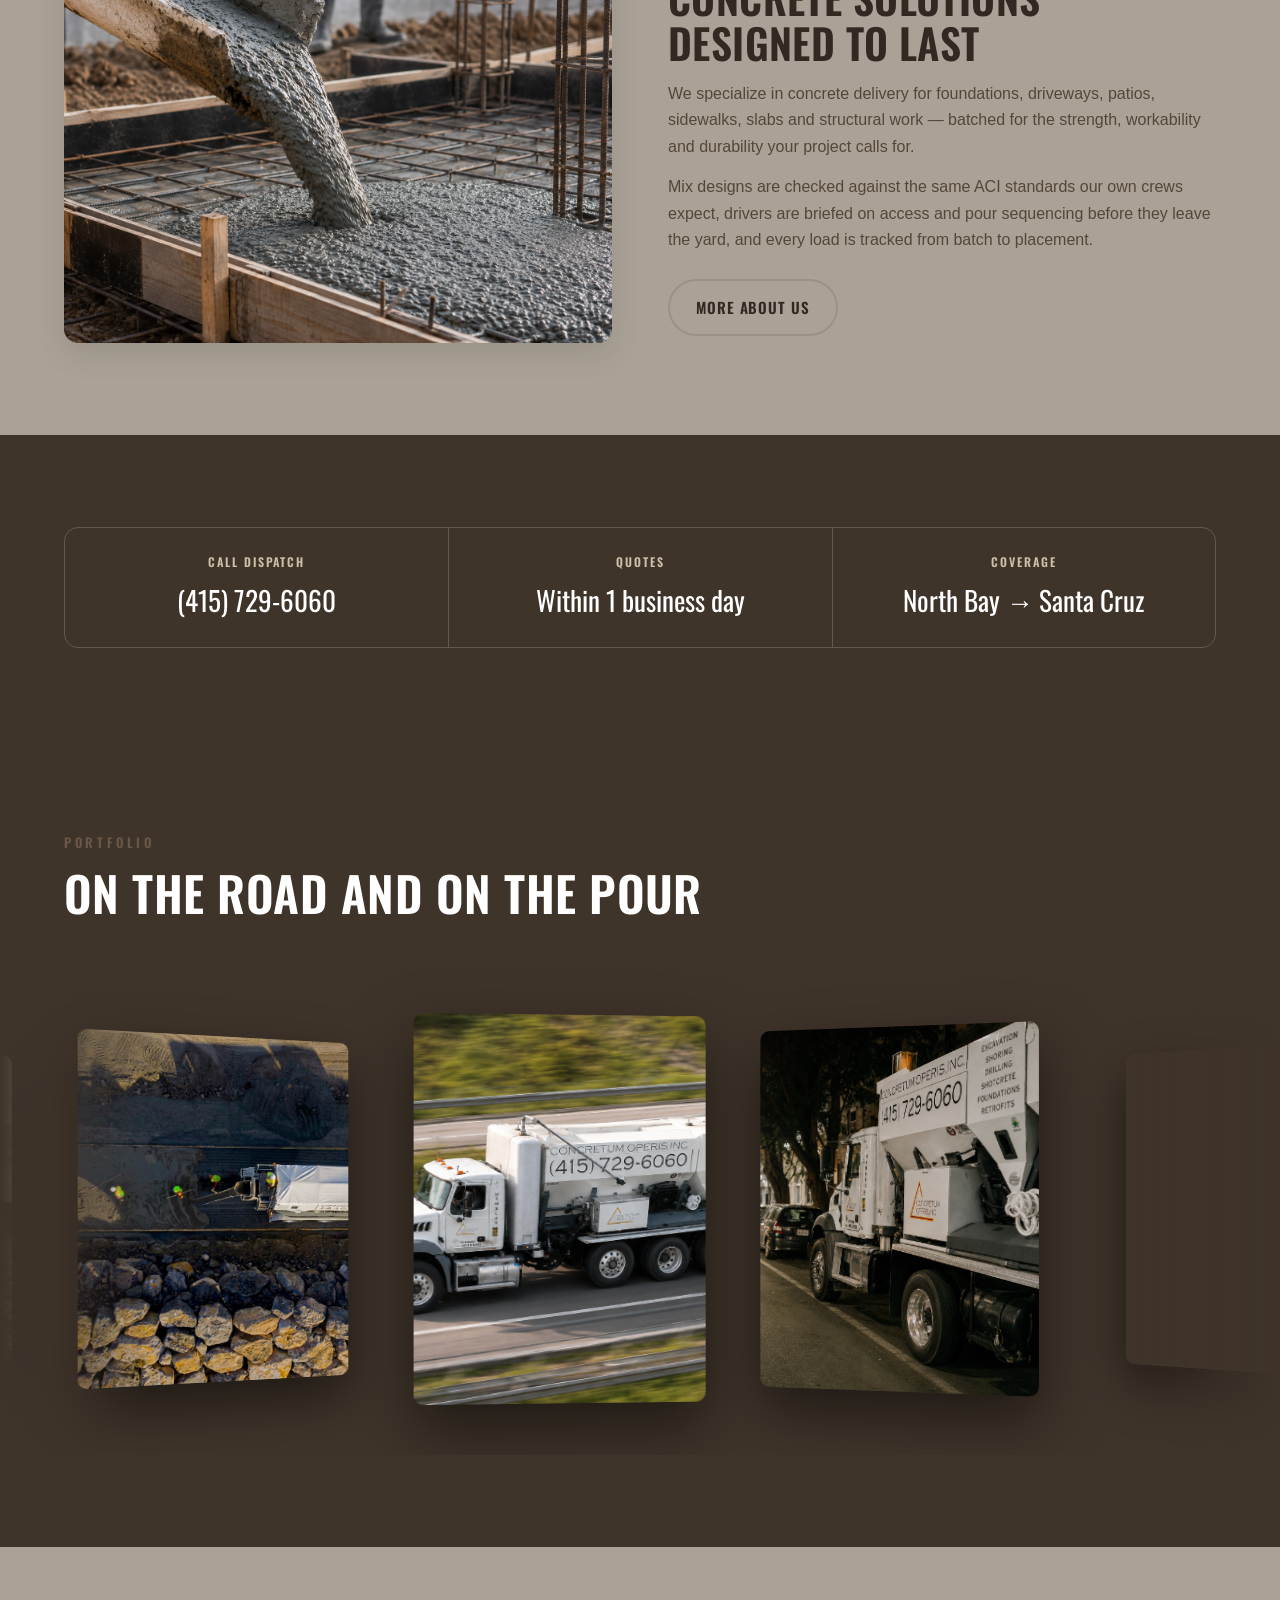
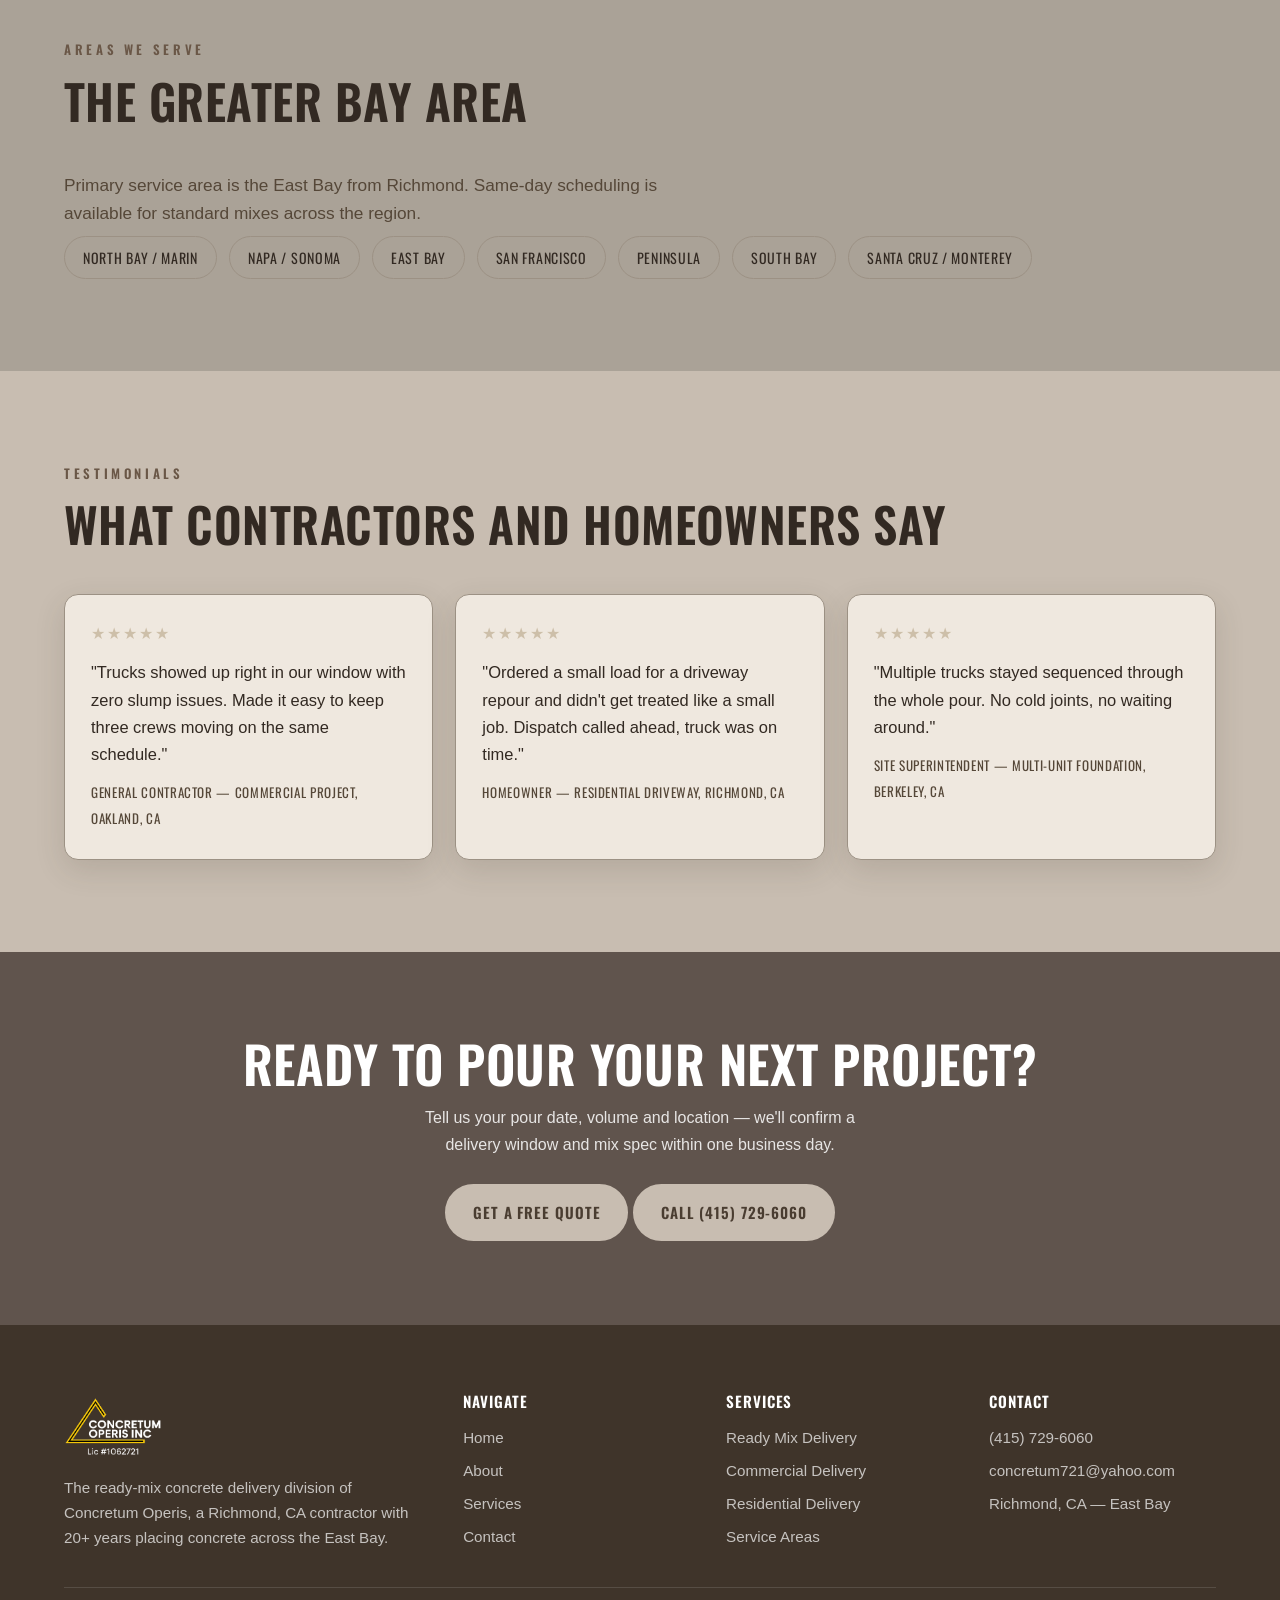
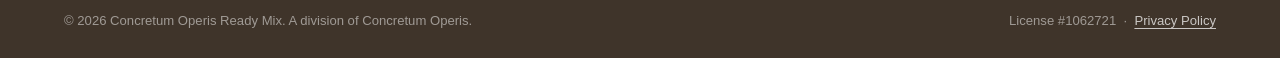
==== commit f225bf88: "branding(hero): enlace 'Concretum Operis' -> https://concretumoperis.com Tambien corrige el enlace '" ====
--- a/public/index.html
+++ b/public/index.html
@@ -23,7 +23,7 @@
   <link rel="preconnect" href="https://fonts.googleapis.com" />
   <link rel="preconnect" href="https://fonts.gstatic.com" crossorigin />
   <link href="https://fonts.googleapis.com/css2?family=Oswald:wght@400;500;600;700&display=swap" rel="stylesheet" />
-  <link rel="stylesheet" href="styles.css?v=42" />
+  <link rel="stylesheet" href="styles.css?v=43" />
   <script type="application/ld+json">
   {"@context":"https://schema.org","@graph":[
     {"@type":"GeneralContractor","@id":"https://rosangellinares.github.io/nuevo-sitio/#business","name":"Concretum Operis Ready Mix","description":"Ready-mix concrete supply and delivery division of Concretum Operis, serving Richmond and the greater San Francisco Bay Area.","url":"https://rosangellinares.github.io/nuevo-sitio/","logo":"https://rosangellinares.github.io/nuevo-sitio/assets/logo-concretum.png","image":"https://rosangellinares.github.io/nuevo-sitio/assets/hero-sunset.png","telephone":"+1-415-729-6060","email":"concretum721@yahoo.com","slogan":"Ready mix concrete you can trust","parentOrganization":{"@type":"Organization","name":"Concretum Operis"},"address":{"@type":"PostalAddress","addressLocality":"Richmond","addressRegion":"CA","addressCountry":"US"},"areaServed":[{"@type":"AdministrativeArea","name":"San Francisco Bay Area"},{"@type":"AdministrativeArea","name":"East Bay"},{"@type":"AdministrativeArea","name":"North Bay"},{"@type":"AdministrativeArea","name":"San Francisco"},{"@type":"AdministrativeArea","name":"Peninsula"},{"@type":"AdministrativeArea","name":"South Bay"},{"@type":"AdministrativeArea","name":"Santa Cruz County"}],"openingHoursSpecification":[{"@type":"OpeningHoursSpecification","dayOfWeek":["Monday","Tuesday","Wednesday","Thursday","Friday","Saturday"],"opens":"05:30","closes":"22:00"},{"@type":"OpeningHoursSpecification","dayOfWeek":"Sunday","opens":"09:00","closes":"18:00"}],"identifier":{"@type":"PropertyValue","propertyID":"California Contractor License","value":"1062721"},"knowsAbout":["Ready mix concrete","Concrete delivery","Volumetric concrete mixing","Commercial concrete pours","Residential concrete"]},
@@ -56,7 +56,7 @@
     <section class="hero" style="background-image: linear-gradient(180deg, rgba(45,37,30,0.55) 0%, rgba(45,37,30,0.35) 40%, rgba(45,37,30,0.92) 100%), url('assets/hero-sunset.png');">
       <div class="wrap">
         <p class="eyebrow hero-kicker">
-          <a href="about.html" class="hk-parent">Concretum Operis</a>
+          <a href="https://concretumoperis.com" class="hk-parent" target="_blank" rel="noopener">Concretum Operis</a>
           <span class="hk-sub">Ready Mix Division</span>
         </p>
         <h1>Ready Mix Concrete <span class="outline">You Can Trust</span></h1>
@@ -239,6 +239,6 @@
       </div>
     </div>
   </footer>
-  <script src="app.js?v=41" defer></script>
+  <script src="app.js?v=43" defer></script>
 </body>
 </html>
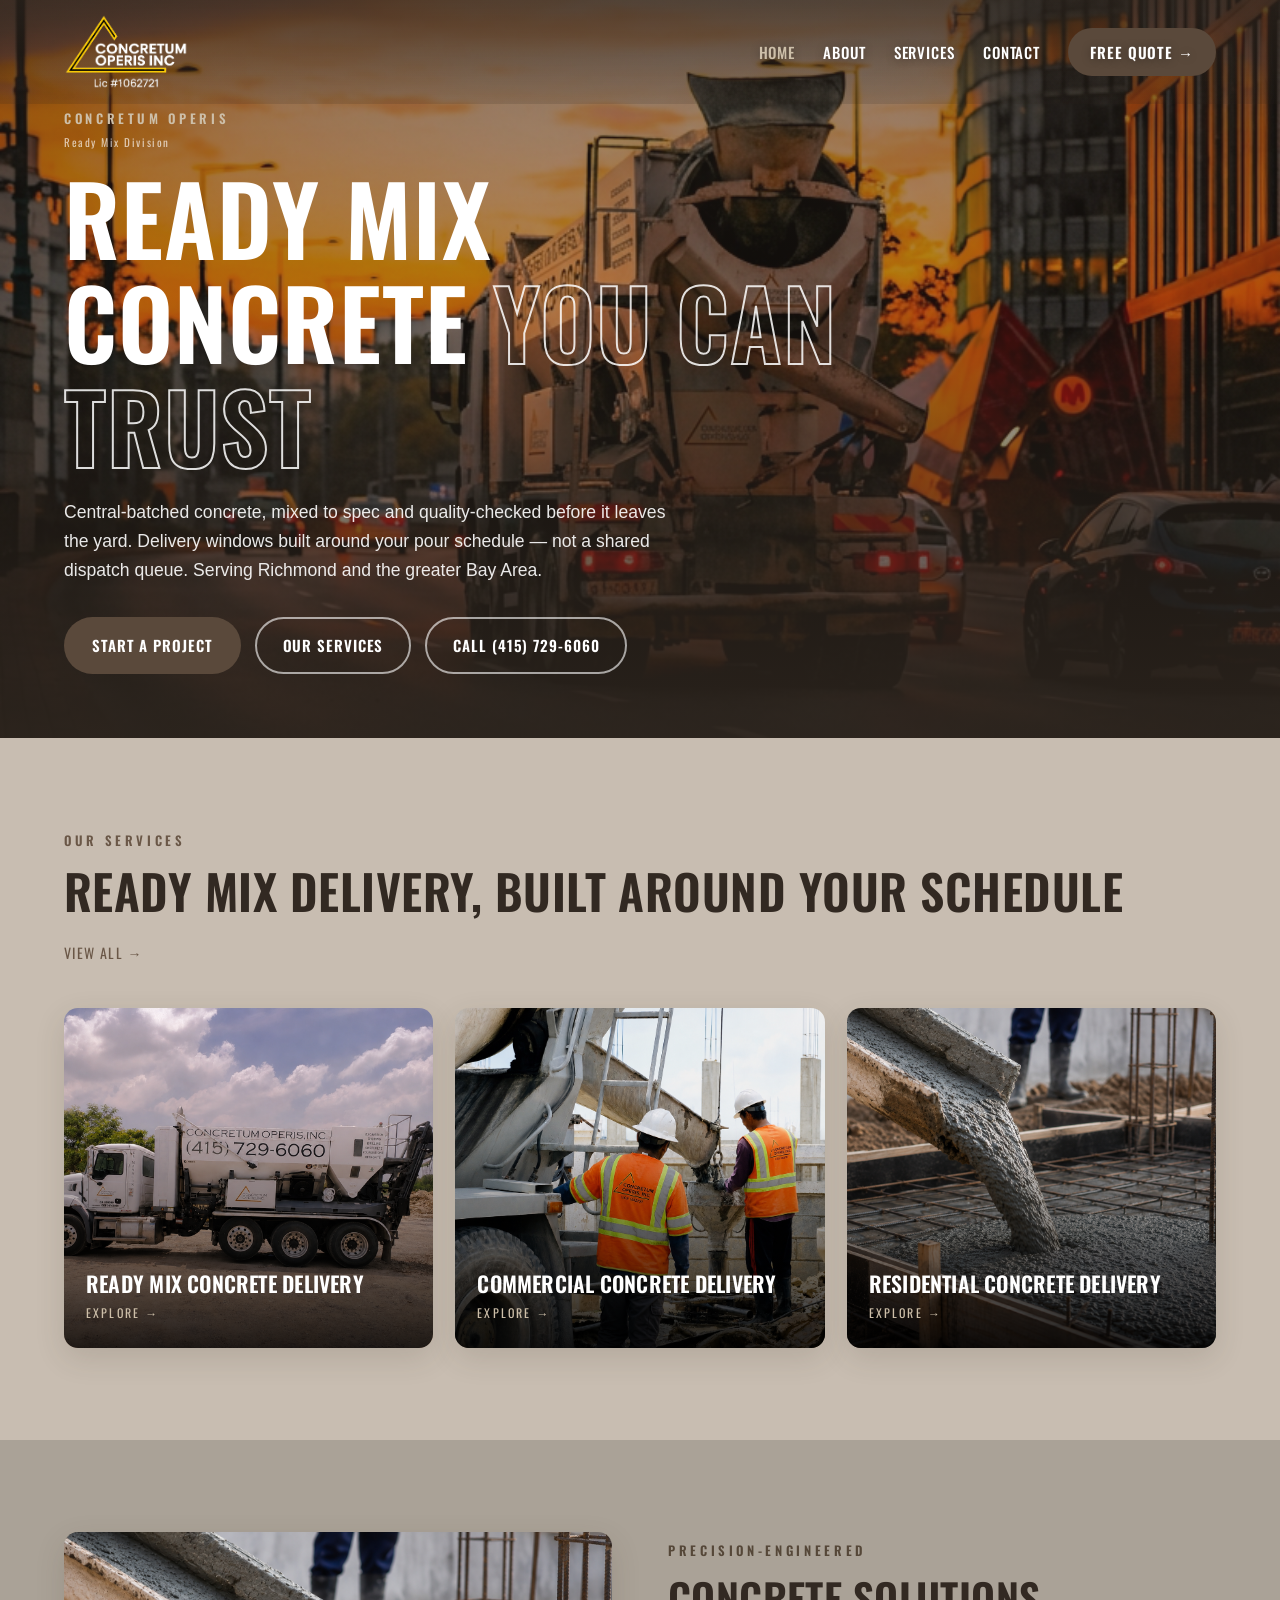
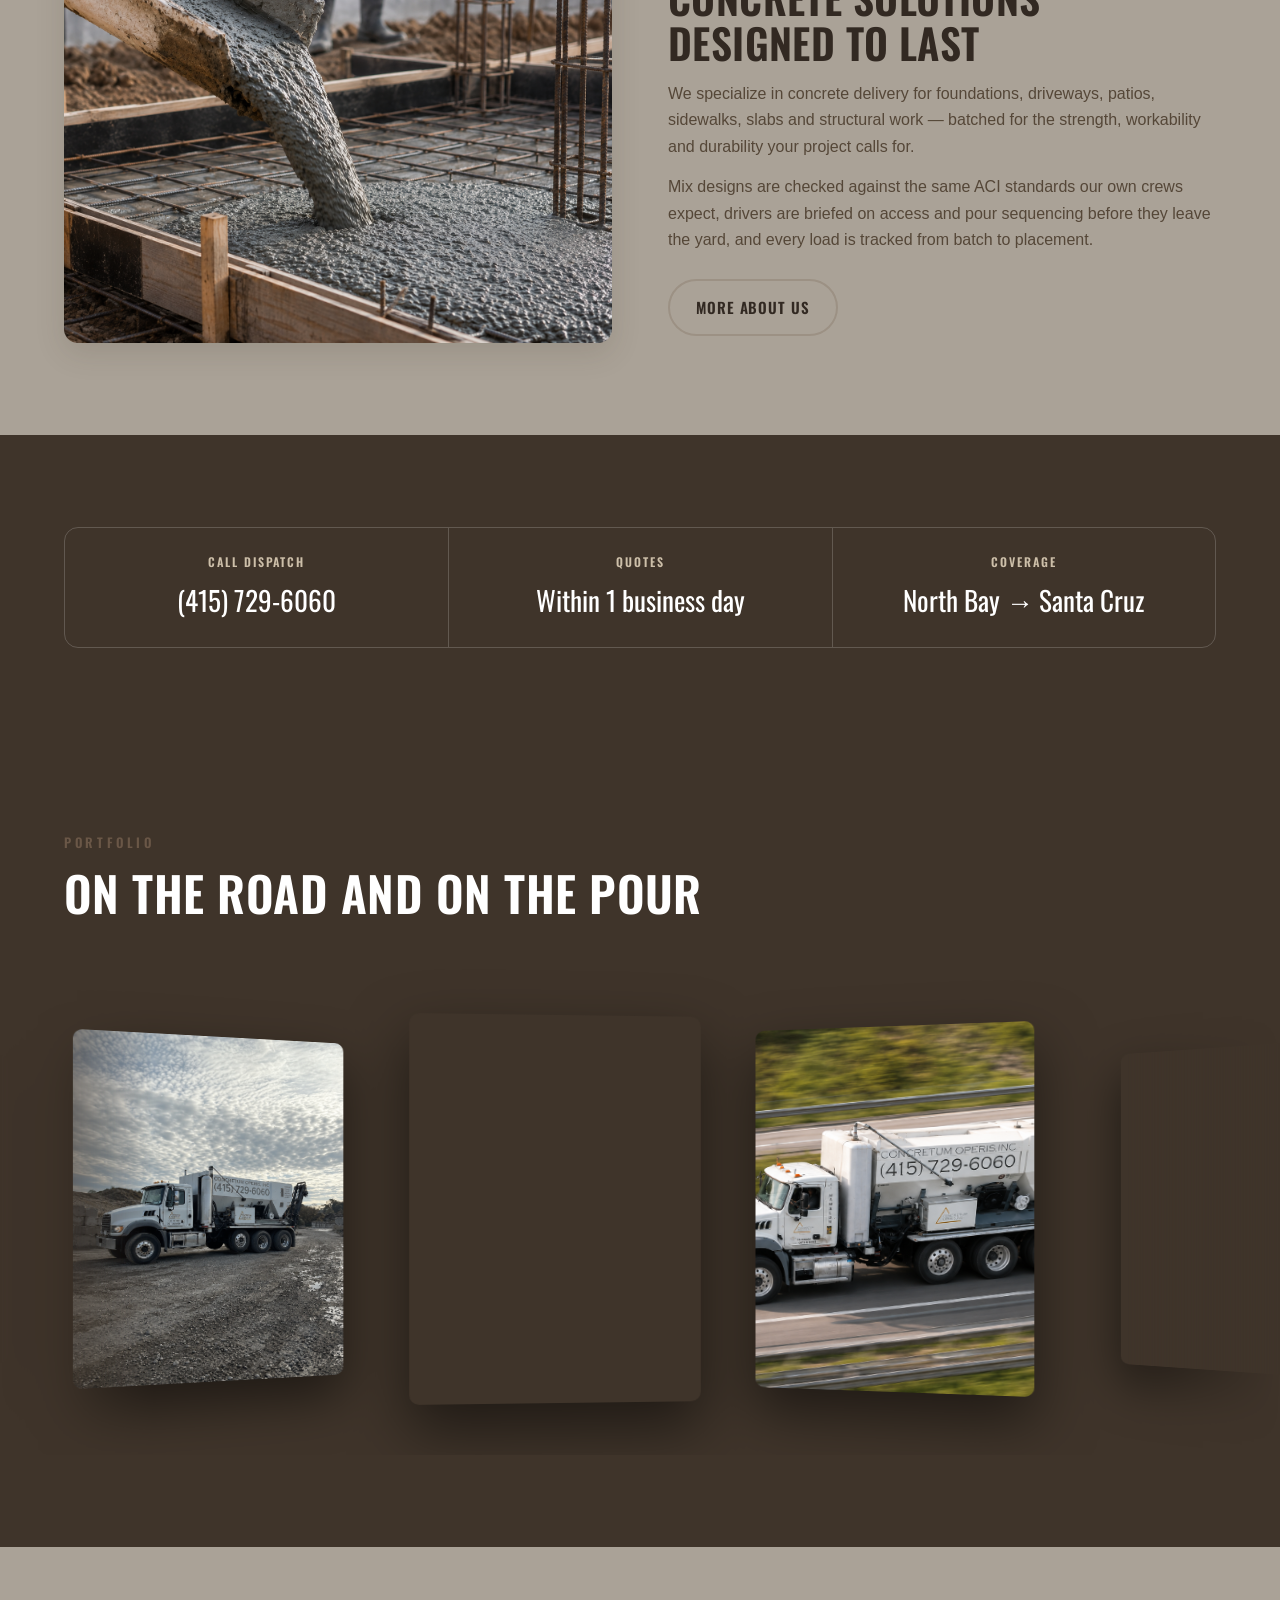
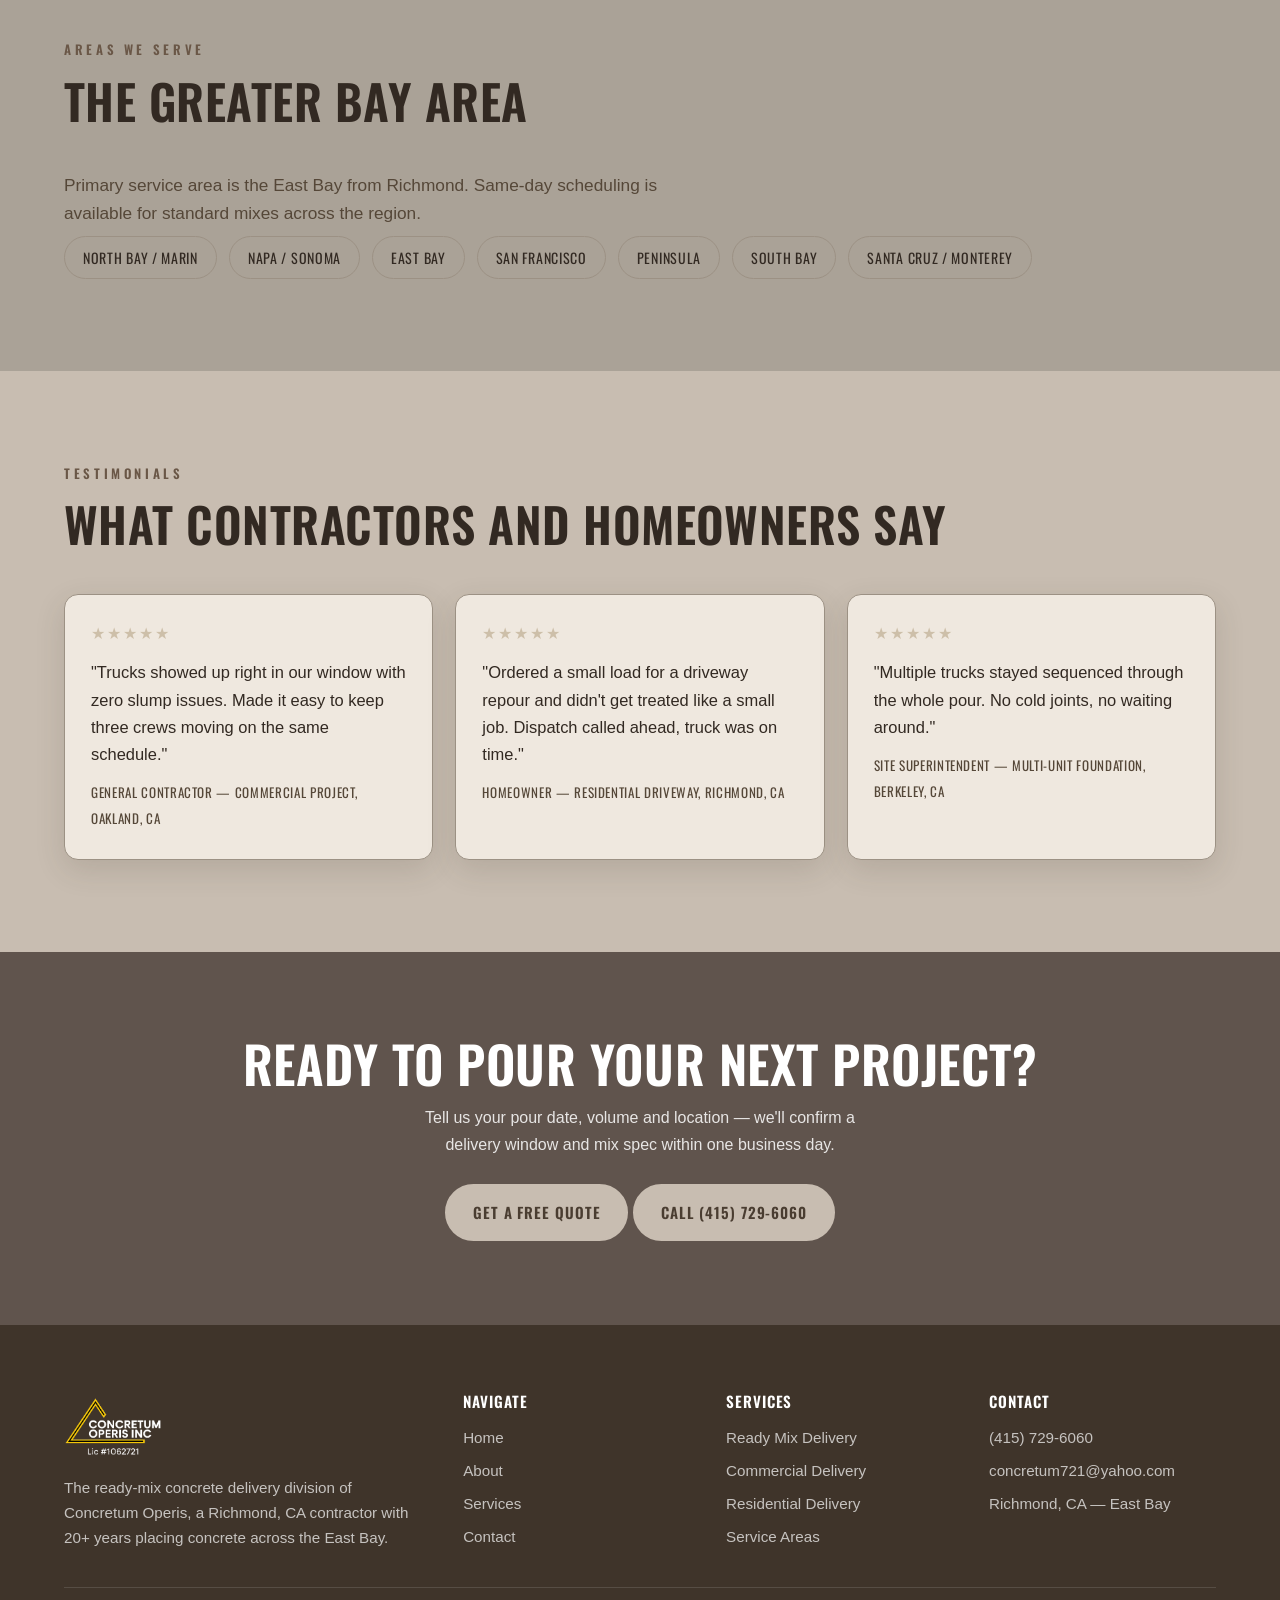
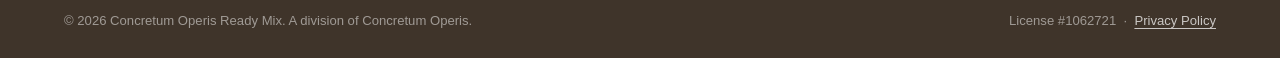
==== commit 1a8b827f: "assets: fotos reales de la obra en 9th Ave (San Francisco) - job-sf-9th-ave-1/2.jpg (camion + bomba " ====
--- a/public/index.html
+++ b/public/index.html
@@ -23,7 +23,7 @@
   <link rel="preconnect" href="https://fonts.googleapis.com" />
   <link rel="preconnect" href="https://fonts.gstatic.com" crossorigin />
   <link href="https://fonts.googleapis.com/css2?family=Oswald:wght@400;500;600;700&display=swap" rel="stylesheet" />
-  <link rel="stylesheet" href="styles.css?v=43" />
+  <link rel="stylesheet" href="styles.css?v=44" />
   <script type="application/ld+json">
   {"@context":"https://schema.org","@graph":[
     {"@type":"GeneralContractor","@id":"https://rosangellinares.github.io/nuevo-sitio/#business","name":"Concretum Operis Ready Mix","description":"Ready-mix concrete supply and delivery division of Concretum Operis, serving Richmond and the greater San Francisco Bay Area.","url":"https://rosangellinares.github.io/nuevo-sitio/","logo":"https://rosangellinares.github.io/nuevo-sitio/assets/logo-concretum.png","image":"https://rosangellinares.github.io/nuevo-sitio/assets/hero-sunset.png","telephone":"+1-415-729-6060","email":"concretum721@yahoo.com","slogan":"Ready mix concrete you can trust","parentOrganization":{"@type":"Organization","name":"Concretum Operis"},"address":{"@type":"PostalAddress","addressLocality":"Richmond","addressRegion":"CA","addressCountry":"US"},"areaServed":[{"@type":"AdministrativeArea","name":"San Francisco Bay Area"},{"@type":"AdministrativeArea","name":"East Bay"},{"@type":"AdministrativeArea","name":"North Bay"},{"@type":"AdministrativeArea","name":"San Francisco"},{"@type":"AdministrativeArea","name":"Peninsula"},{"@type":"AdministrativeArea","name":"South Bay"},{"@type":"AdministrativeArea","name":"Santa Cruz County"}],"openingHoursSpecification":[{"@type":"OpeningHoursSpecification","dayOfWeek":["Monday","Tuesday","Wednesday","Thursday","Friday","Saturday"],"opens":"05:30","closes":"22:00"},{"@type":"OpeningHoursSpecification","dayOfWeek":"Sunday","opens":"09:00","closes":"18:00"}],"identifier":{"@type":"PropertyValue","propertyID":"California Contractor License","value":"1062721"},"knowsAbout":["Ready mix concrete","Concrete delivery","Volumetric concrete mixing","Commercial concrete pours","Residential concrete"]},
@@ -138,6 +138,8 @@
       <div class="coverflow">
         <div class="cf-track">
           <div class="cf-item"><img loading="lazy" decoding="async" src="assets/workers-pour.png" alt="Crew placing concrete beside a Concretum Operis mixer" /></div>
+          <div class="cf-item"><img loading="lazy" decoding="async" src="assets/job-sf-9th-ave-1.jpg" alt="Concretum Operis mixer truck and concrete pump on a residential pour on 9th Avenue, San Francisco" /></div>
+          <div class="cf-item"><img loading="lazy" decoding="async" src="assets/job-sf-9th-ave-2.jpg" alt="Concretum Operis crew running the concrete pump line at a 9th Avenue job site in San Francisco" /></div>
           <div class="cf-item"><img loading="lazy" decoding="async" src="assets/truck-aerial.png" alt="Aerial view of a Concretum Operis mixer truck on a rural road" /></div>
           <div class="cf-item"><img loading="lazy" decoding="async" src="assets/truck-yard.png" alt="Concretum Operis mixer truck parked at the yard" /></div>
           <div class="cf-item"><img loading="lazy" decoding="async" src="assets/road-pour.png" alt="Aerial view of a roadway concrete pour" /></div>
@@ -239,6 +241,6 @@
       </div>
     </div>
   </footer>
-  <script src="app.js?v=43" defer></script>
+  <script src="app.js?v=44" defer></script>
 </body>
 </html>
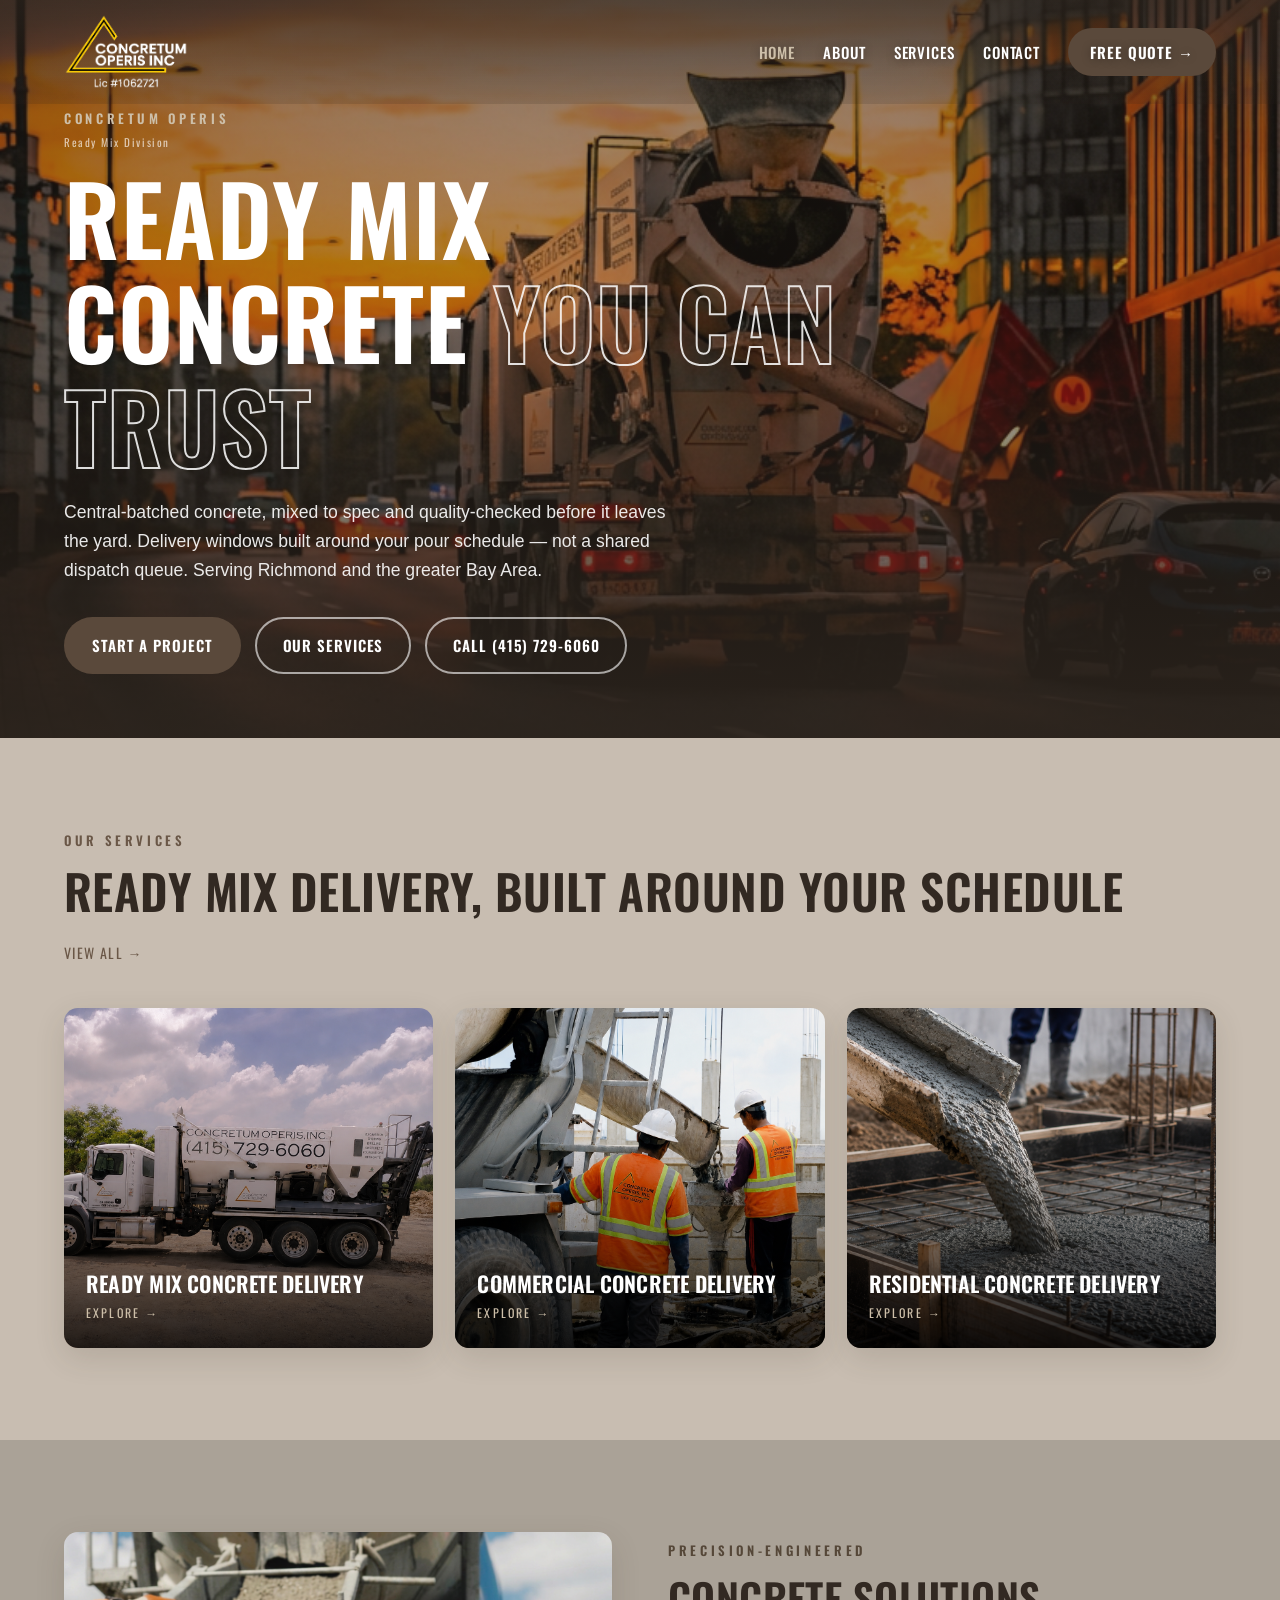
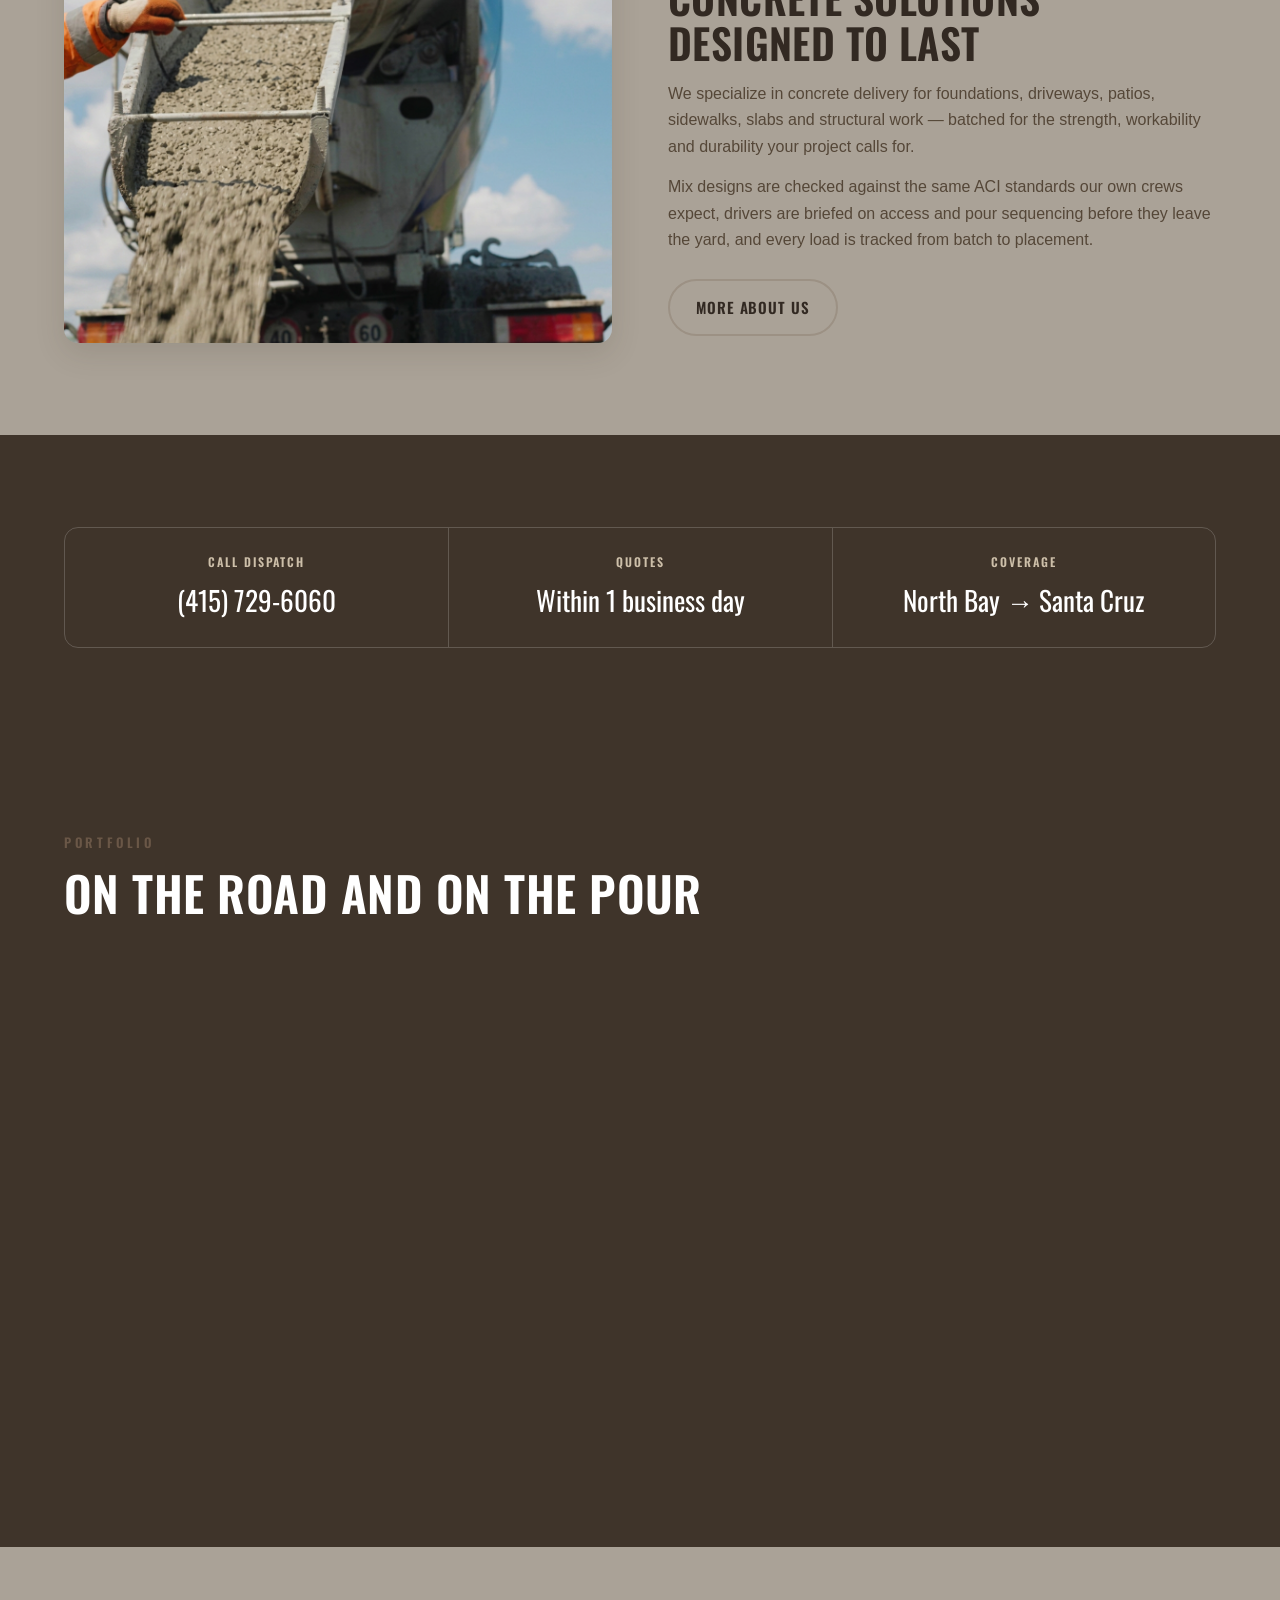
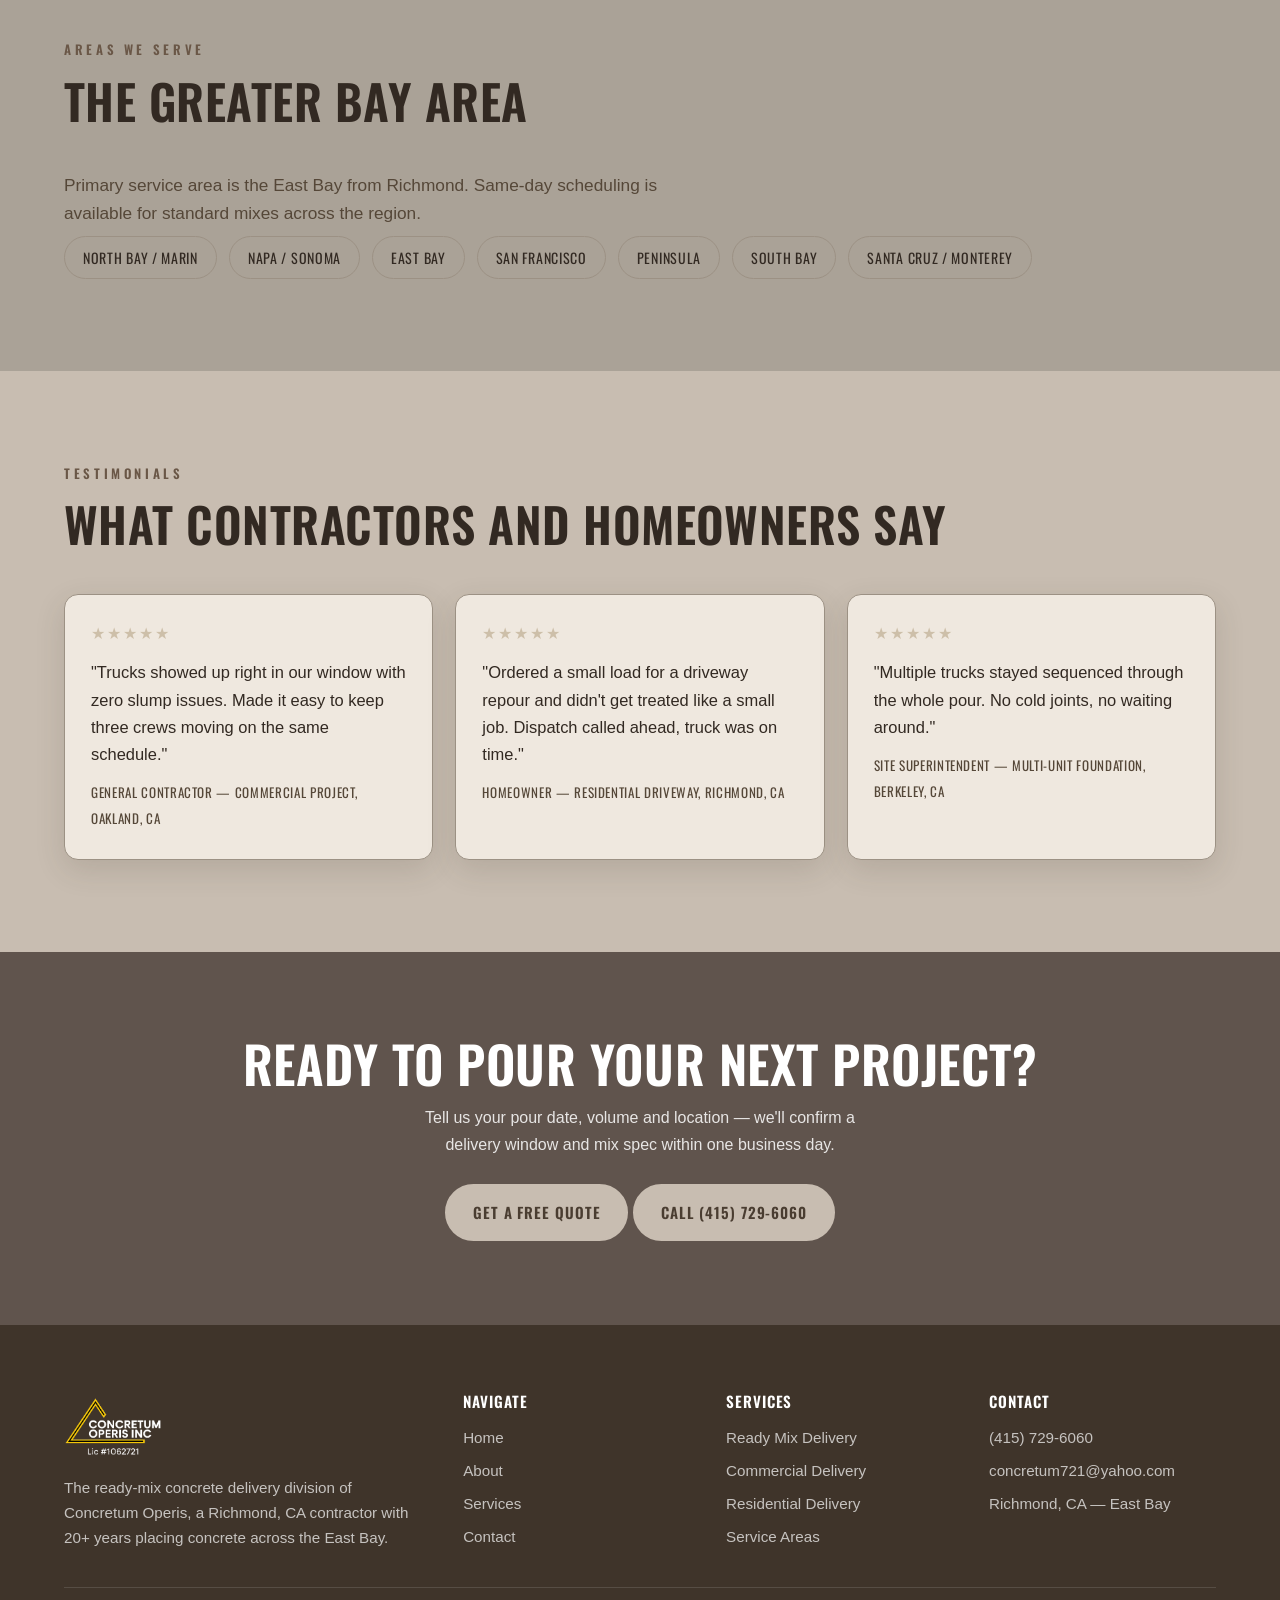
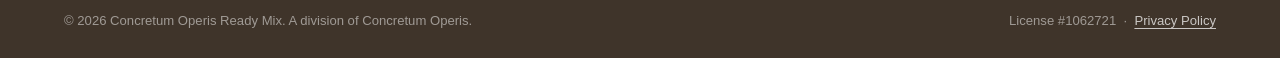
==== commit 2bf99934: "fix(home): evitar foto duplicada en 'Concrete solutions designed to last' La tarjeta 'Residential Co" ====
--- a/public/index.html
+++ b/public/index.html
@@ -23,7 +23,7 @@
   <link rel="preconnect" href="https://fonts.googleapis.com" />
   <link rel="preconnect" href="https://fonts.gstatic.com" crossorigin />
   <link href="https://fonts.googleapis.com/css2?family=Oswald:wght@400;500;600;700&display=swap" rel="stylesheet" />
-  <link rel="stylesheet" href="styles.css?v=44" />
+  <link rel="stylesheet" href="styles.css?v=45" />
   <script type="application/ld+json">
   {"@context":"https://schema.org","@graph":[
     {"@type":"GeneralContractor","@id":"https://rosangellinares.github.io/nuevo-sitio/#business","name":"Concretum Operis Ready Mix","description":"Ready-mix concrete supply and delivery division of Concretum Operis, serving Richmond and the greater San Francisco Bay Area.","url":"https://rosangellinares.github.io/nuevo-sitio/","logo":"https://rosangellinares.github.io/nuevo-sitio/assets/logo-concretum.png","image":"https://rosangellinares.github.io/nuevo-sitio/assets/hero-sunset.png","telephone":"+1-415-729-6060","email":"concretum721@yahoo.com","slogan":"Ready mix concrete you can trust","parentOrganization":{"@type":"Organization","name":"Concretum Operis"},"address":{"@type":"PostalAddress","addressLocality":"Richmond","addressRegion":"CA","addressCountry":"US"},"areaServed":[{"@type":"AdministrativeArea","name":"San Francisco Bay Area"},{"@type":"AdministrativeArea","name":"East Bay"},{"@type":"AdministrativeArea","name":"North Bay"},{"@type":"AdministrativeArea","name":"San Francisco"},{"@type":"AdministrativeArea","name":"Peninsula"},{"@type":"AdministrativeArea","name":"South Bay"},{"@type":"AdministrativeArea","name":"Santa Cruz County"}],"openingHoursSpecification":[{"@type":"OpeningHoursSpecification","dayOfWeek":["Monday","Tuesday","Wednesday","Thursday","Friday","Saturday"],"opens":"05:30","closes":"22:00"},{"@type":"OpeningHoursSpecification","dayOfWeek":"Sunday","opens":"09:00","closes":"18:00"}],"identifier":{"@type":"PropertyValue","propertyID":"California Contractor License","value":"1062721"},"knowsAbout":["Ready mix concrete","Concrete delivery","Volumetric concrete mixing","Commercial concrete pours","Residential concrete"]},
@@ -100,7 +100,7 @@
     <section class="section panel">
       <div class="wrap">
         <div class="feature">
-          <div class="media"><img loading="lazy" decoding="async" src="assets/slab-pour.png" alt="Concrete placement on a reinforced slab" /></div>
+          <div class="media"><img loading="lazy" decoding="async" src="assets/chute-pour.png" alt="Concretum Operis crew guiding concrete down the chute from the mixer" /></div>
           <div>
             <p class="eyebrow">Precision-Engineered</p>
             <h2>Concrete solutions designed to last</h2>
@@ -241,6 +241,6 @@
       </div>
     </div>
   </footer>
-  <script src="app.js?v=44" defer></script>
+  <script src="app.js?v=45" defer></script>
 </body>
 </html>
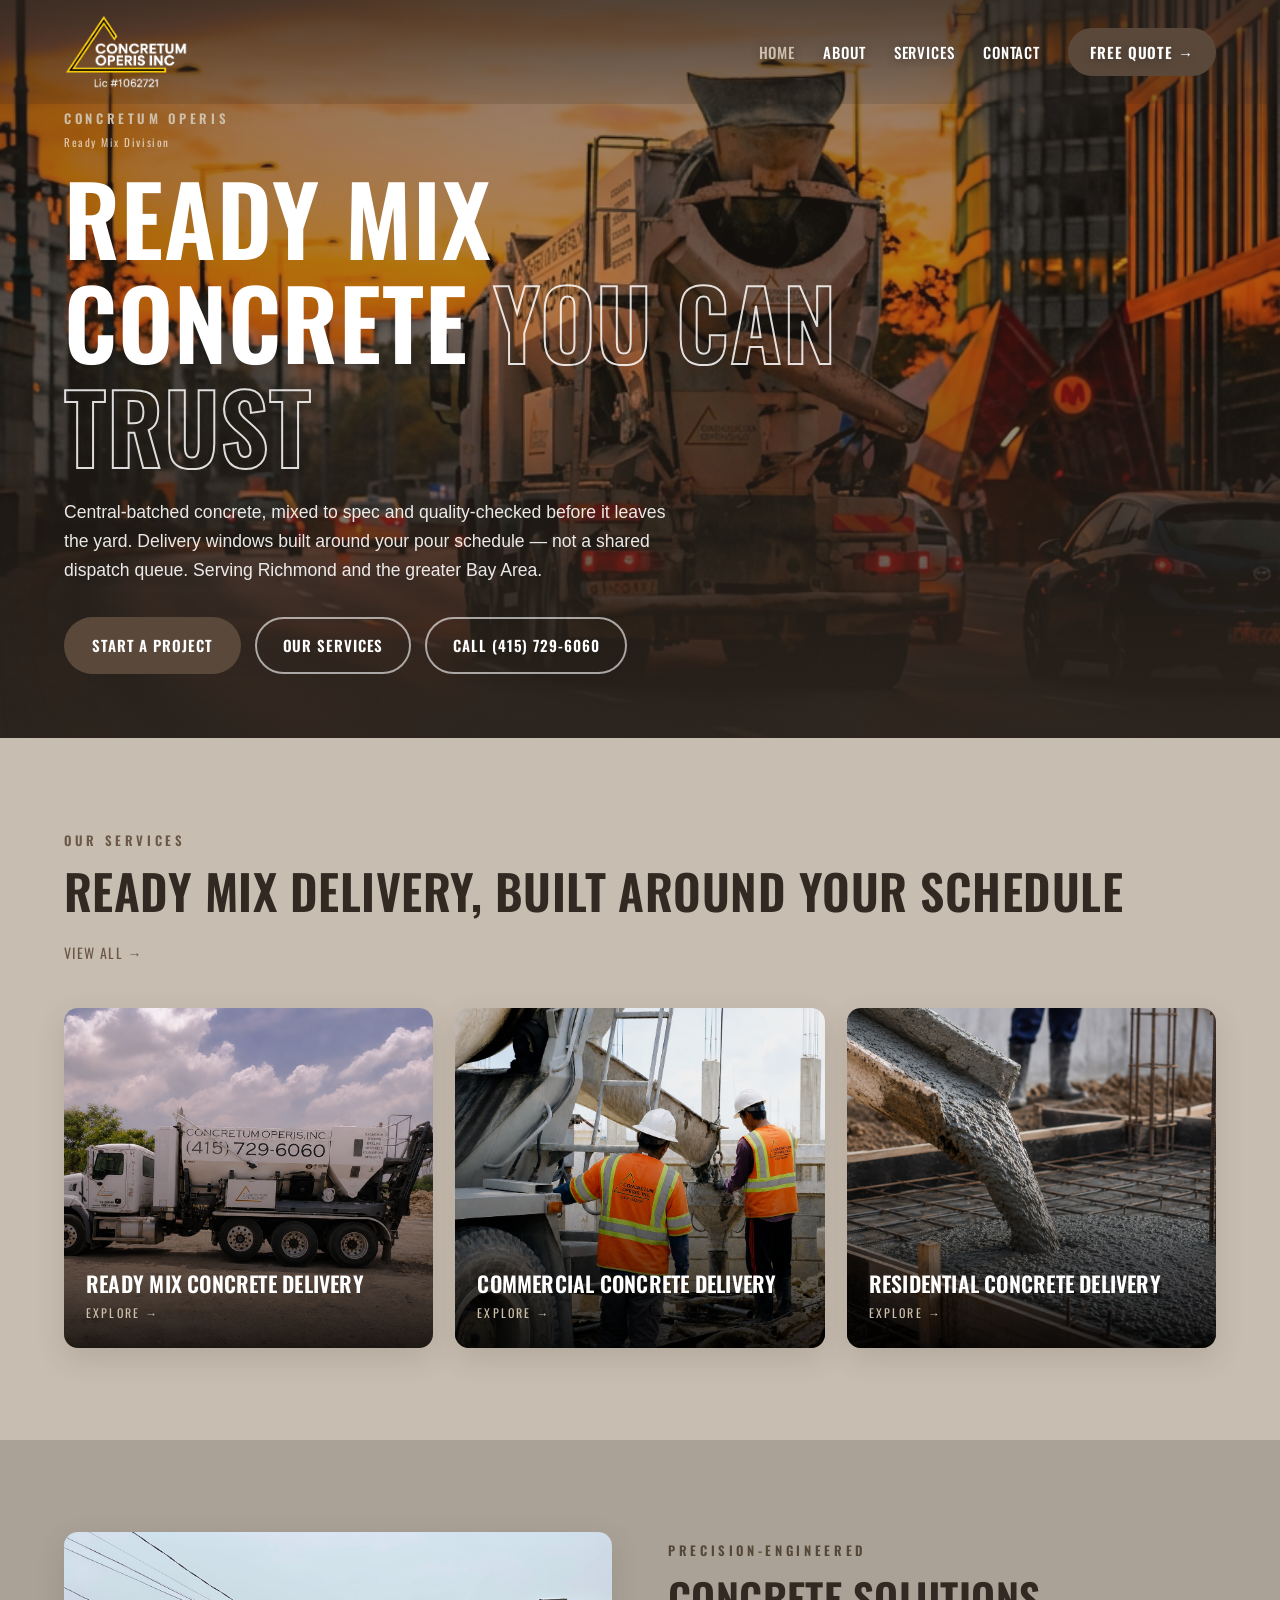
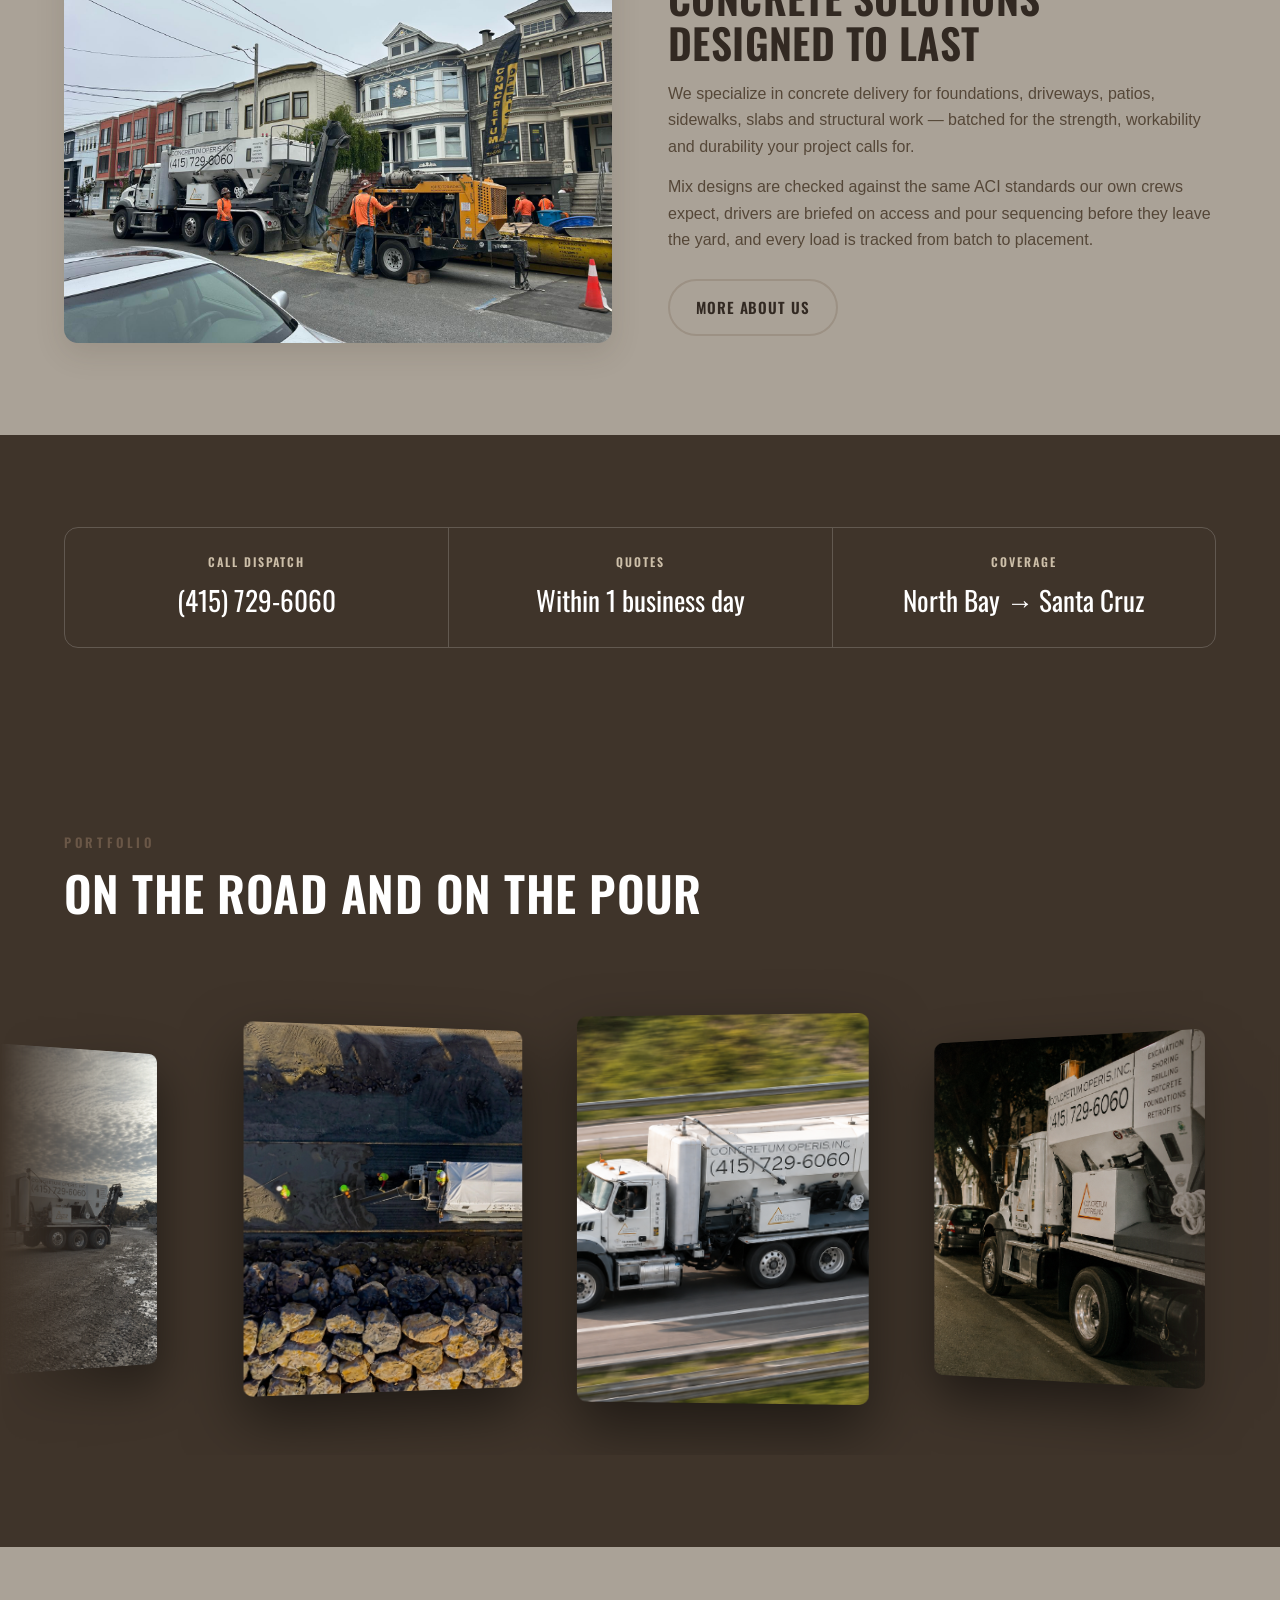
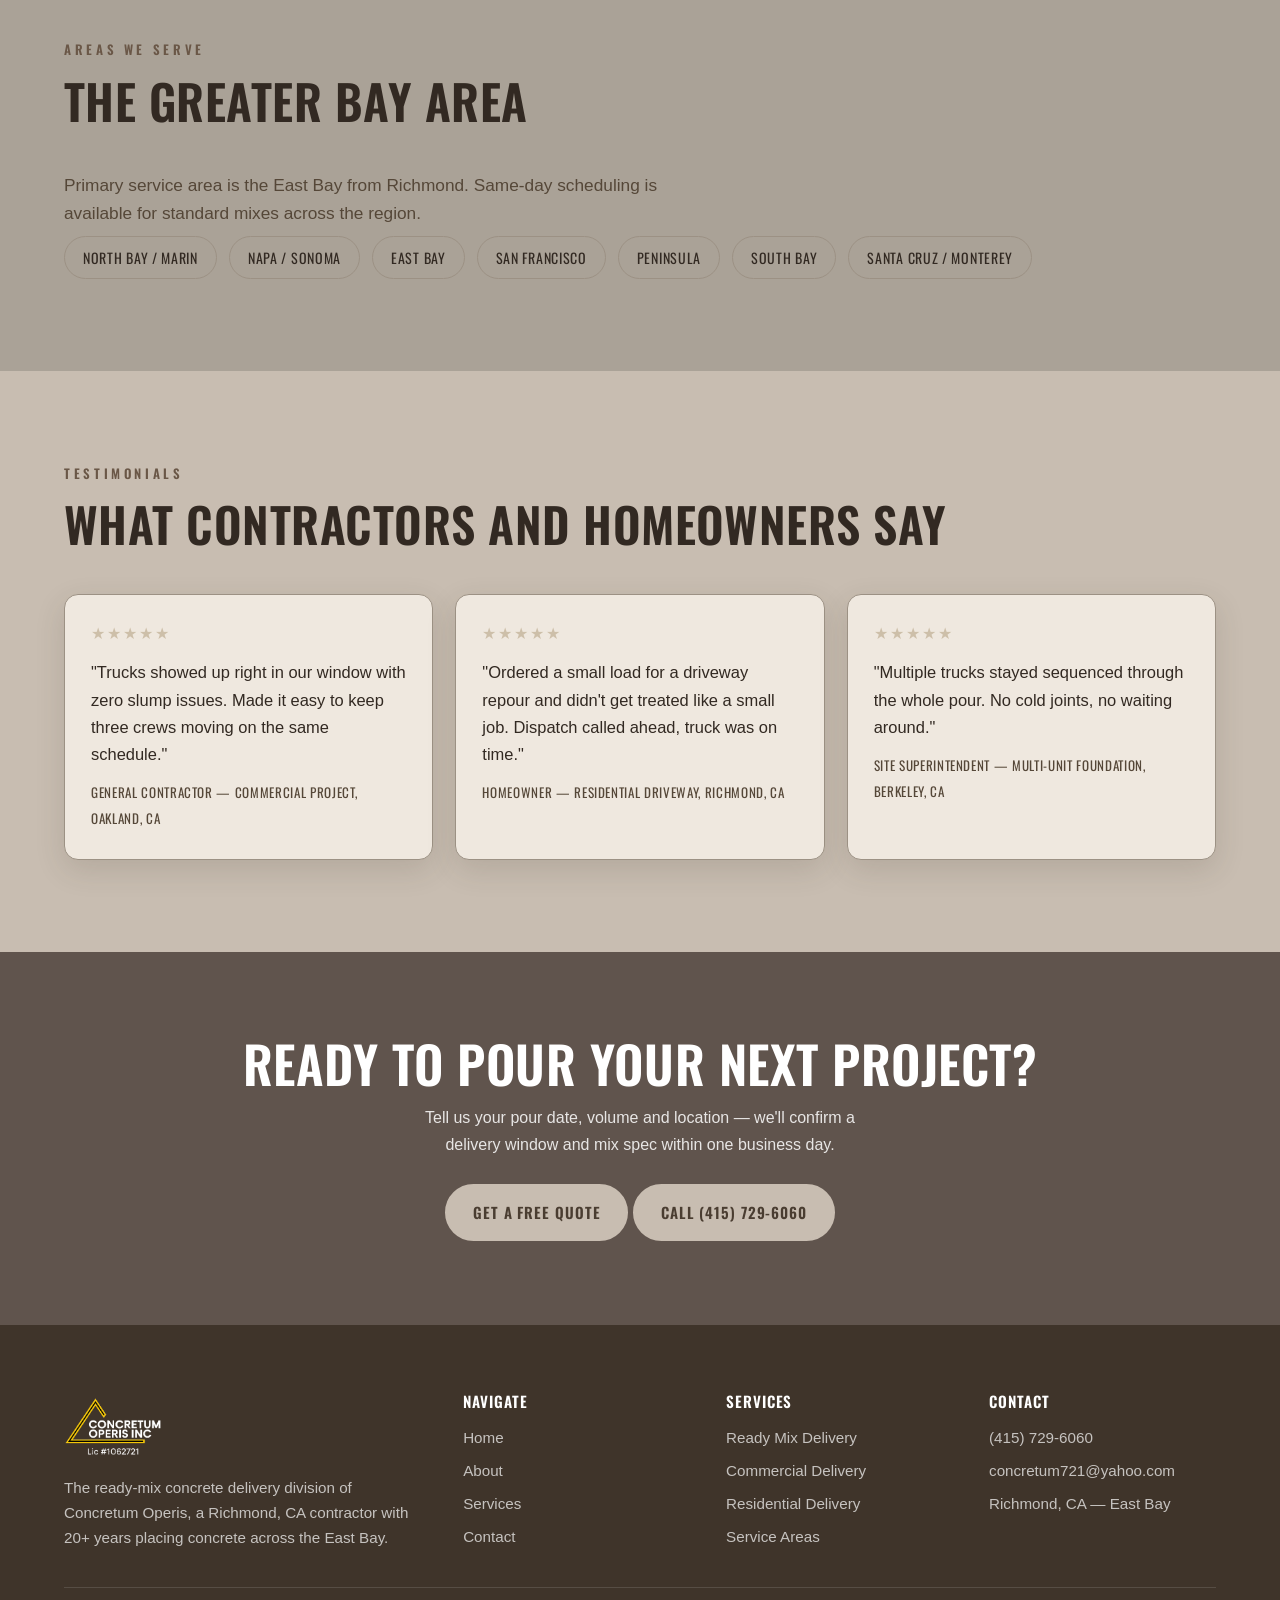
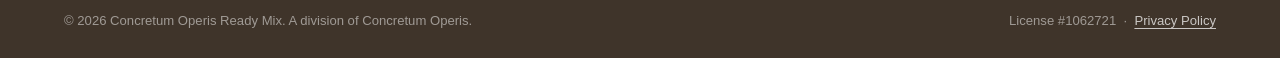
==== commit 6410ede0: "content(home): foto real de 9th Ave en 'Concrete solutions designed to last' Reemplaza chute-pour.pn" ====
--- a/public/index.html
+++ b/public/index.html
@@ -23,7 +23,7 @@
   <link rel="preconnect" href="https://fonts.googleapis.com" />
   <link rel="preconnect" href="https://fonts.gstatic.com" crossorigin />
   <link href="https://fonts.googleapis.com/css2?family=Oswald:wght@400;500;600;700&display=swap" rel="stylesheet" />
-  <link rel="stylesheet" href="styles.css?v=45" />
+  <link rel="stylesheet" href="styles.css?v=46" />
   <script type="application/ld+json">
   {"@context":"https://schema.org","@graph":[
     {"@type":"GeneralContractor","@id":"https://rosangellinares.github.io/nuevo-sitio/#business","name":"Concretum Operis Ready Mix","description":"Ready-mix concrete supply and delivery division of Concretum Operis, serving Richmond and the greater San Francisco Bay Area.","url":"https://rosangellinares.github.io/nuevo-sitio/","logo":"https://rosangellinares.github.io/nuevo-sitio/assets/logo-concretum.png","image":"https://rosangellinares.github.io/nuevo-sitio/assets/hero-sunset.png","telephone":"+1-415-729-6060","email":"concretum721@yahoo.com","slogan":"Ready mix concrete you can trust","parentOrganization":{"@type":"Organization","name":"Concretum Operis"},"address":{"@type":"PostalAddress","addressLocality":"Richmond","addressRegion":"CA","addressCountry":"US"},"areaServed":[{"@type":"AdministrativeArea","name":"San Francisco Bay Area"},{"@type":"AdministrativeArea","name":"East Bay"},{"@type":"AdministrativeArea","name":"North Bay"},{"@type":"AdministrativeArea","name":"San Francisco"},{"@type":"AdministrativeArea","name":"Peninsula"},{"@type":"AdministrativeArea","name":"South Bay"},{"@type":"AdministrativeArea","name":"Santa Cruz County"}],"openingHoursSpecification":[{"@type":"OpeningHoursSpecification","dayOfWeek":["Monday","Tuesday","Wednesday","Thursday","Friday","Saturday"],"opens":"05:30","closes":"22:00"},{"@type":"OpeningHoursSpecification","dayOfWeek":"Sunday","opens":"09:00","closes":"18:00"}],"identifier":{"@type":"PropertyValue","propertyID":"California Contractor License","value":"1062721"},"knowsAbout":["Ready mix concrete","Concrete delivery","Volumetric concrete mixing","Commercial concrete pours","Residential concrete"]},
@@ -100,7 +100,7 @@
     <section class="section panel">
       <div class="wrap">
         <div class="feature">
-          <div class="media"><img loading="lazy" decoding="async" src="assets/chute-pour.png" alt="Concretum Operis crew guiding concrete down the chute from the mixer" /></div>
+          <div class="media"><img loading="lazy" decoding="async" src="assets/job-sf-9th-ave-2.jpg" alt="Concretum Operis crew running the concrete pump line at a 9th Avenue job site in San Francisco" /></div>
           <div>
             <p class="eyebrow">Precision-Engineered</p>
             <h2>Concrete solutions designed to last</h2>
@@ -139,7 +139,6 @@
         <div class="cf-track">
           <div class="cf-item"><img loading="lazy" decoding="async" src="assets/workers-pour.png" alt="Crew placing concrete beside a Concretum Operis mixer" /></div>
           <div class="cf-item"><img loading="lazy" decoding="async" src="assets/job-sf-9th-ave-1.jpg" alt="Concretum Operis mixer truck and concrete pump on a residential pour on 9th Avenue, San Francisco" /></div>
-          <div class="cf-item"><img loading="lazy" decoding="async" src="assets/job-sf-9th-ave-2.jpg" alt="Concretum Operis crew running the concrete pump line at a 9th Avenue job site in San Francisco" /></div>
           <div class="cf-item"><img loading="lazy" decoding="async" src="assets/truck-aerial.png" alt="Aerial view of a Concretum Operis mixer truck on a rural road" /></div>
           <div class="cf-item"><img loading="lazy" decoding="async" src="assets/truck-yard.png" alt="Concretum Operis mixer truck parked at the yard" /></div>
           <div class="cf-item"><img loading="lazy" decoding="async" src="assets/road-pour.png" alt="Aerial view of a roadway concrete pour" /></div>
@@ -241,6 +240,6 @@
       </div>
     </div>
   </footer>
-  <script src="app.js?v=45" defer></script>
+  <script src="app.js?v=46" defer></script>
 </body>
 </html>
